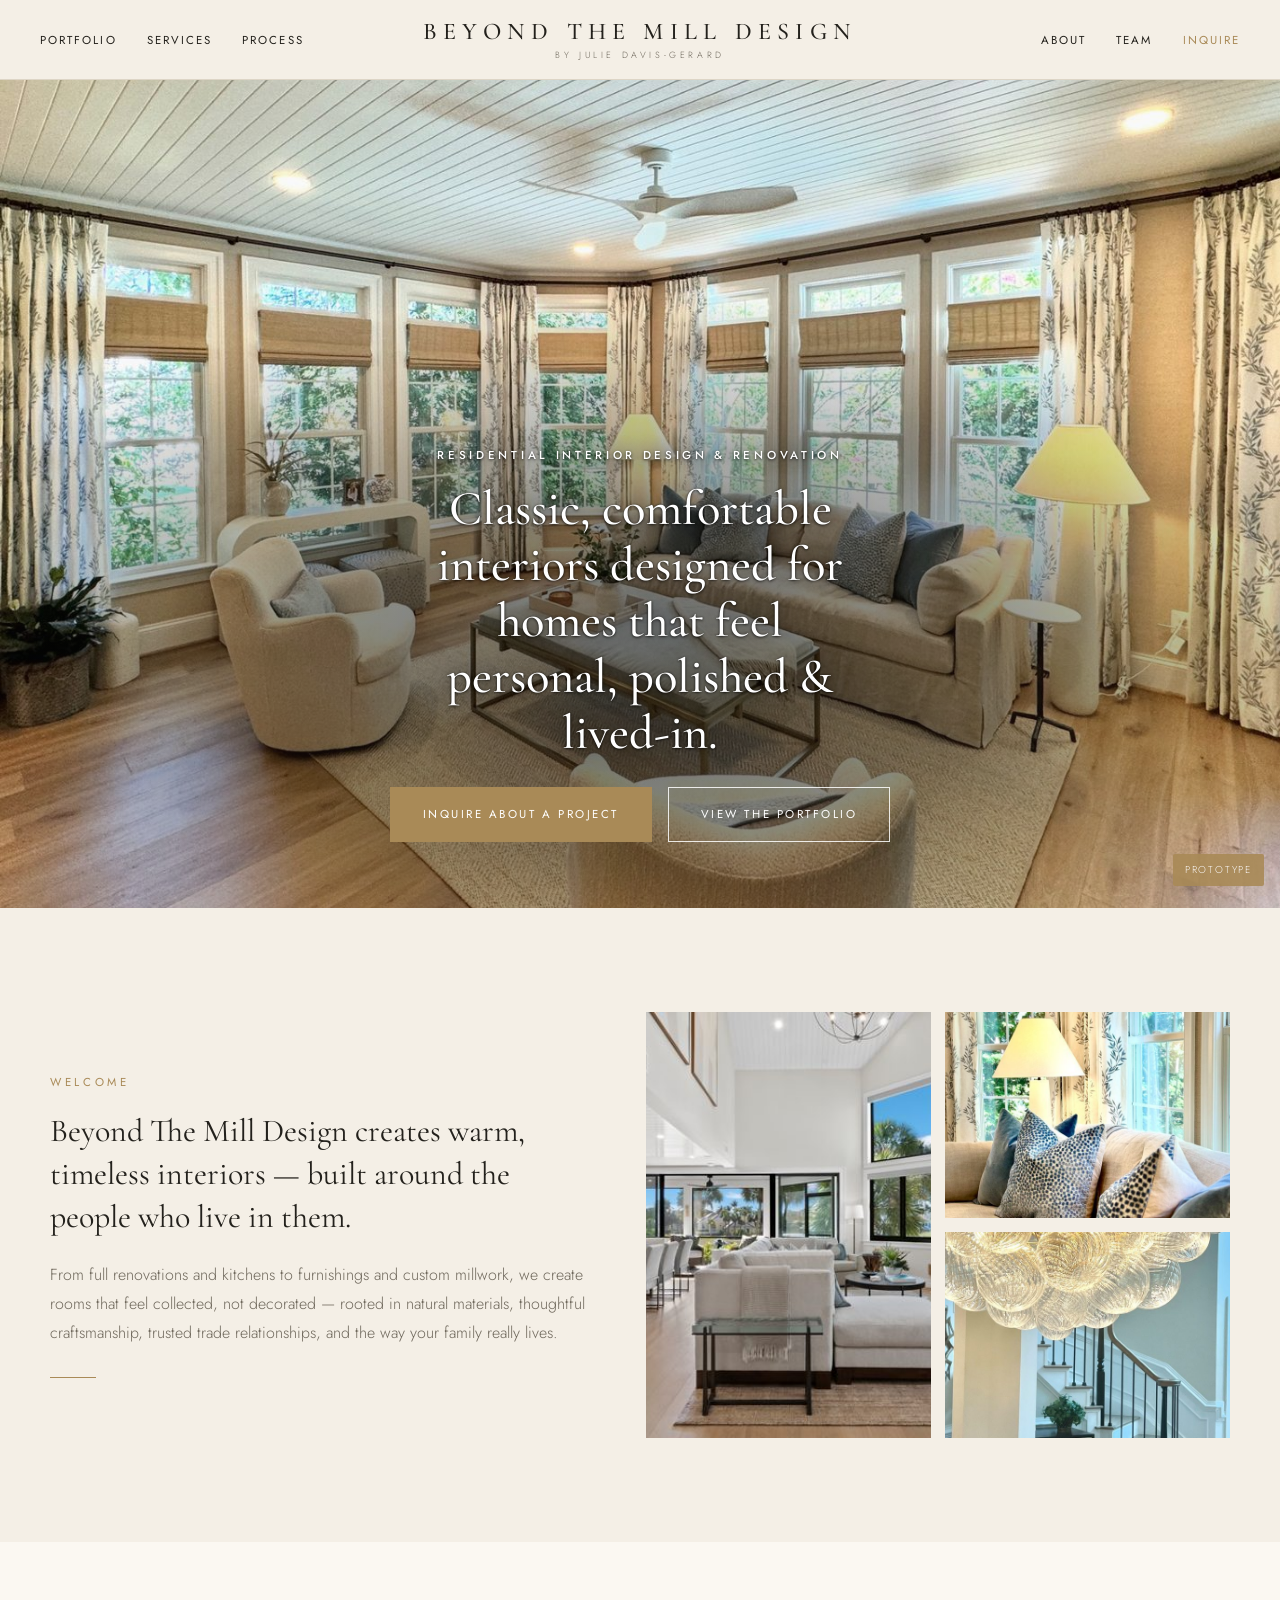
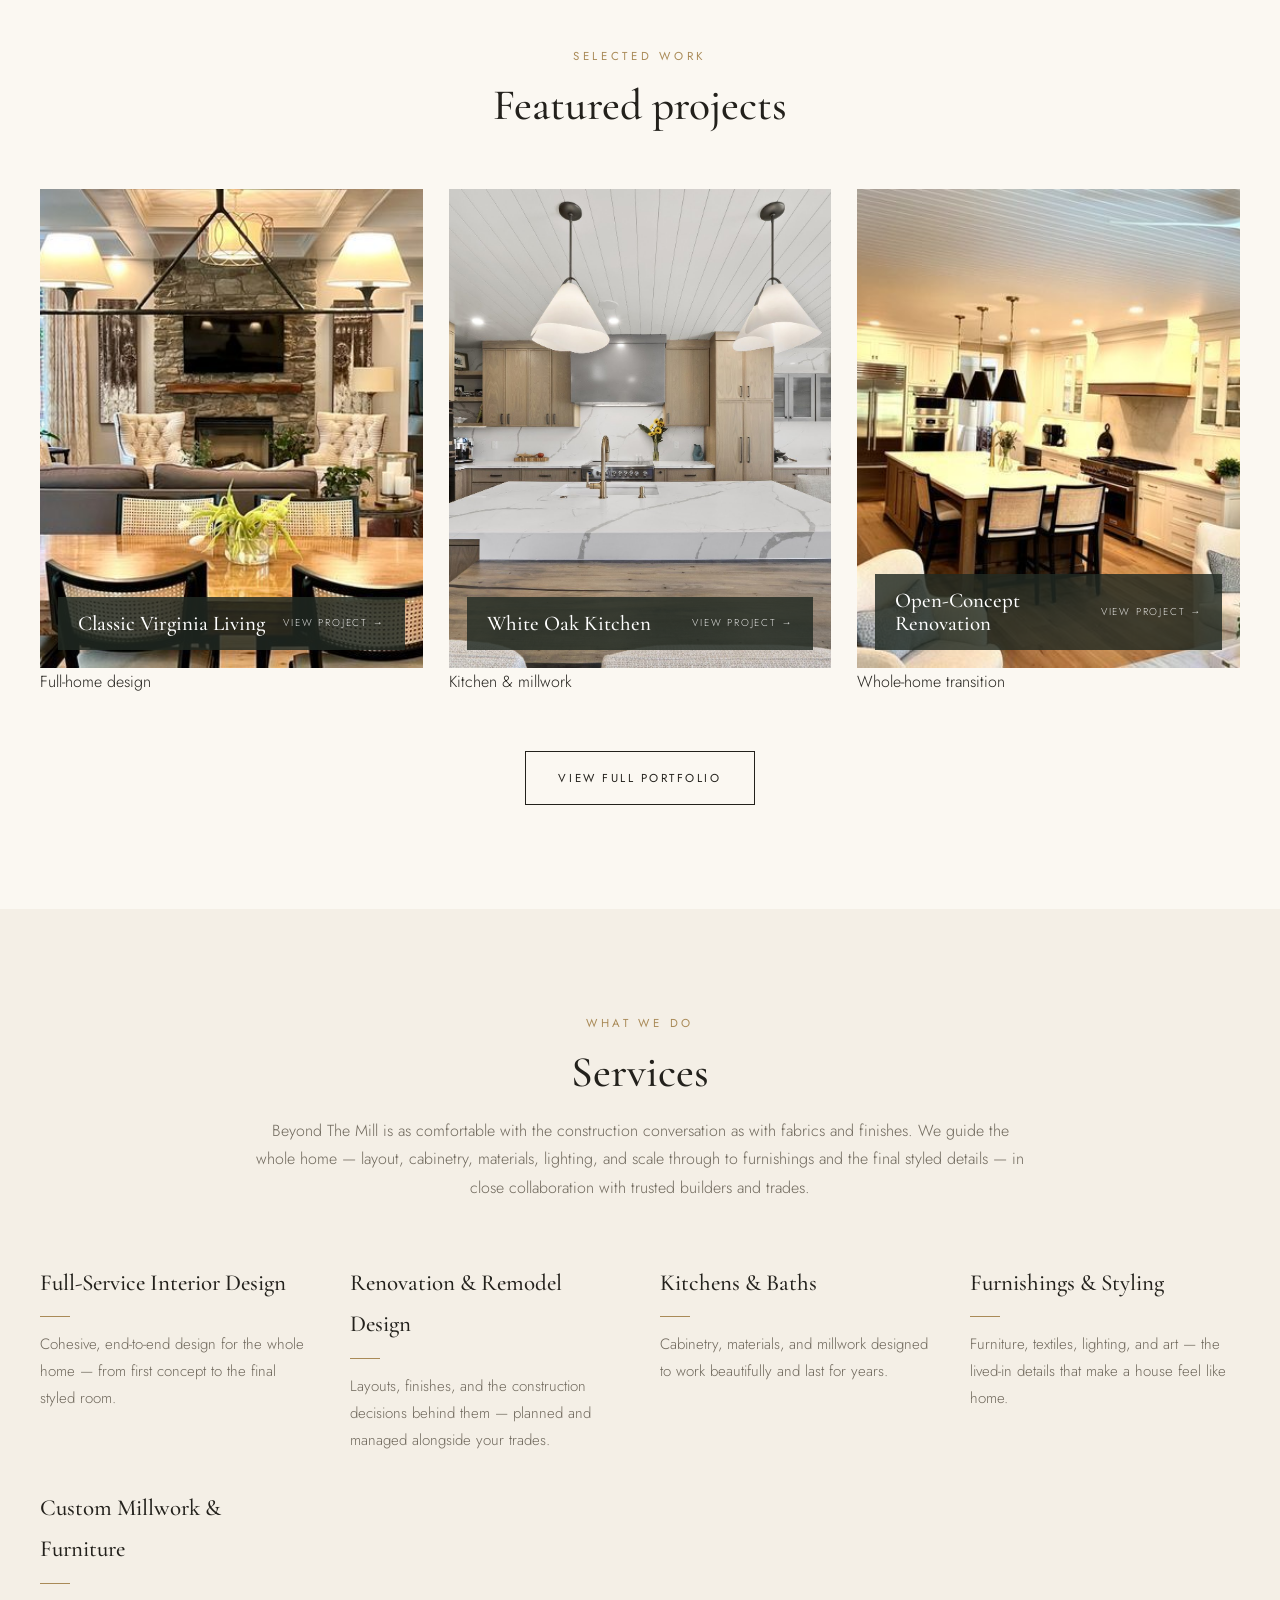
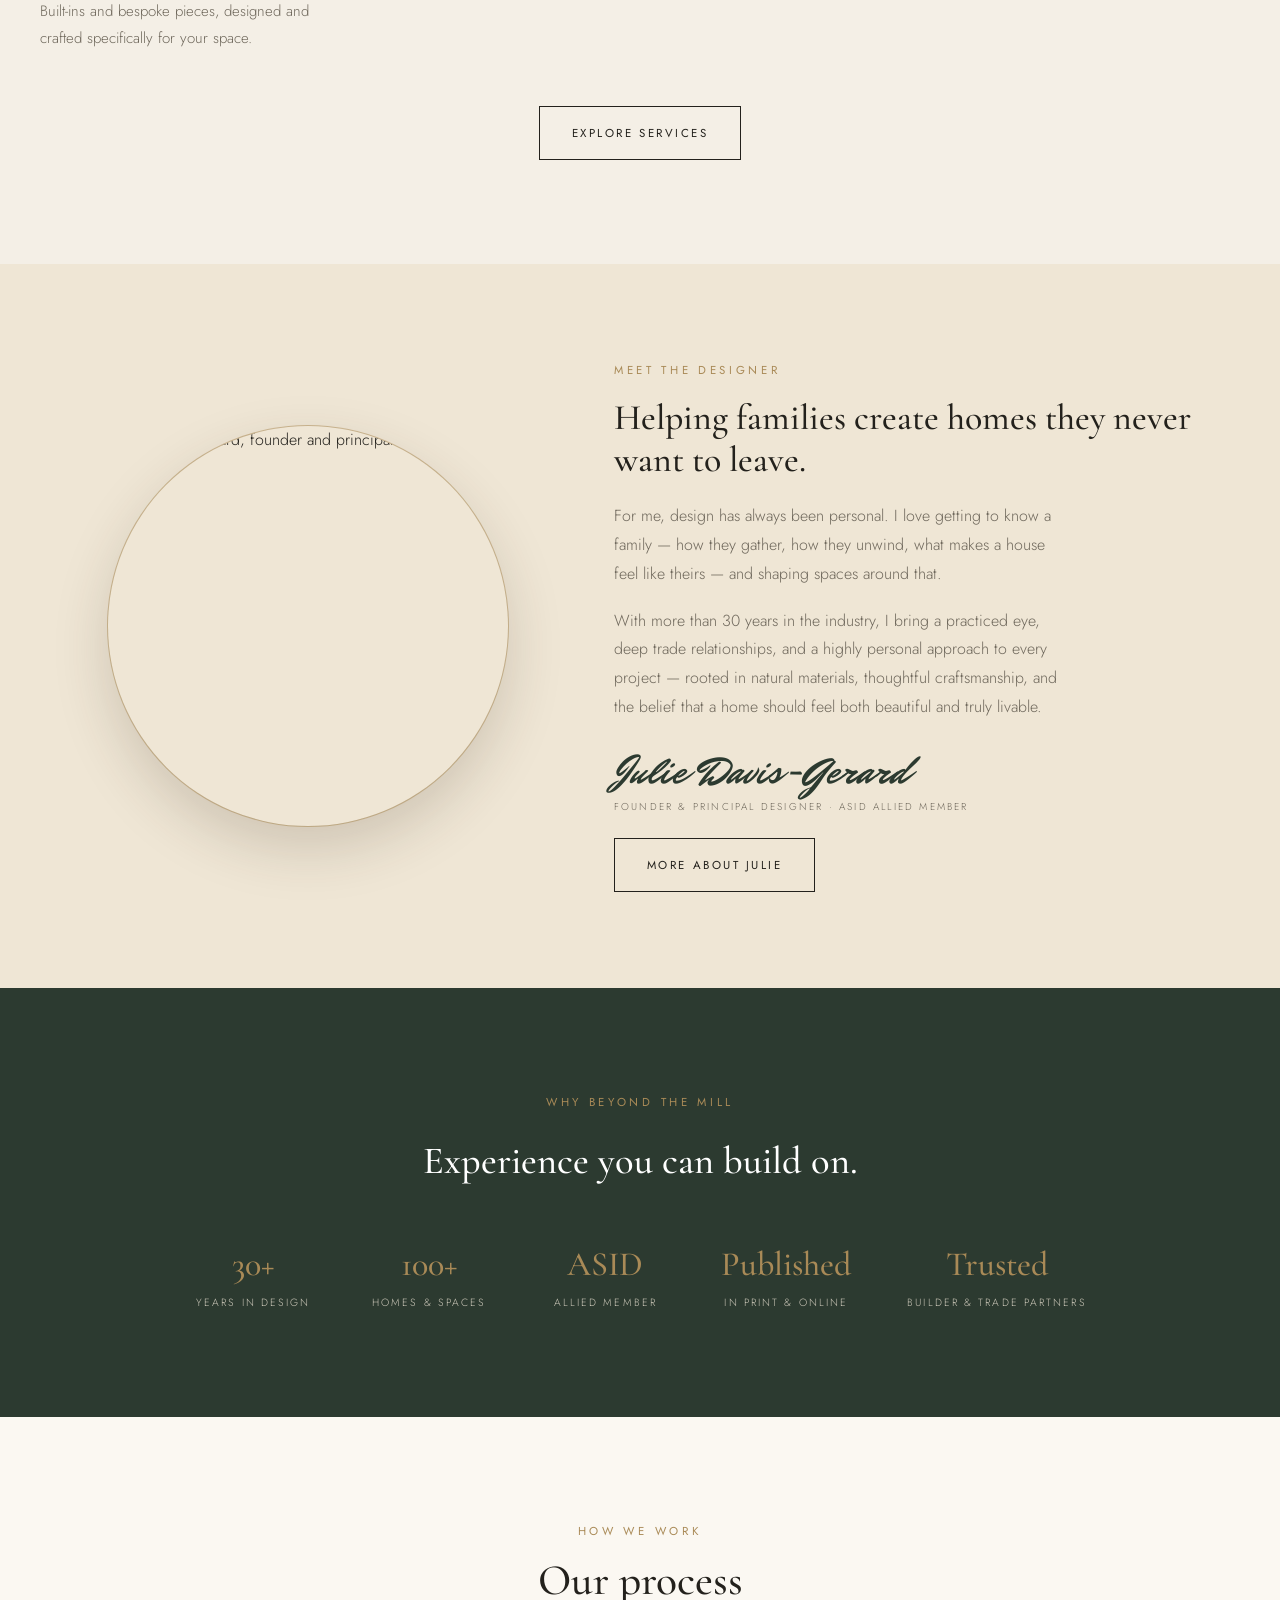
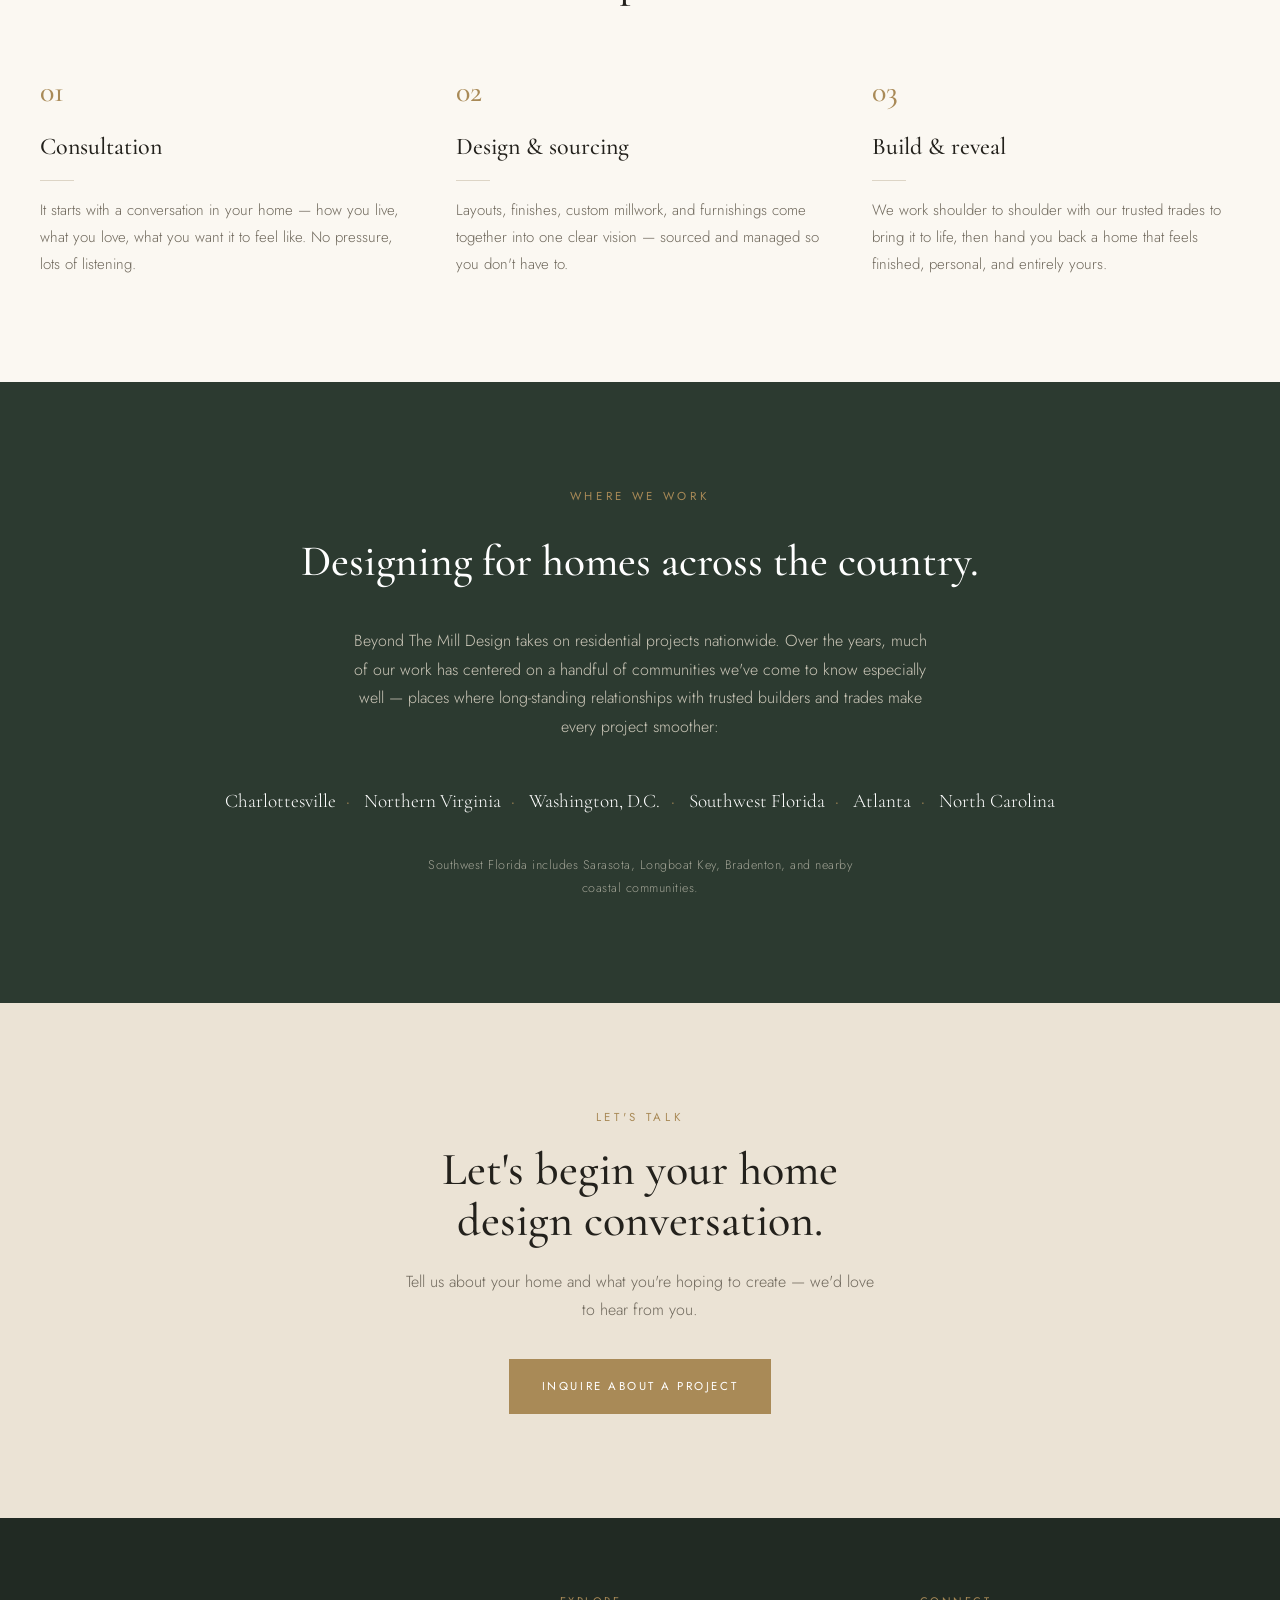
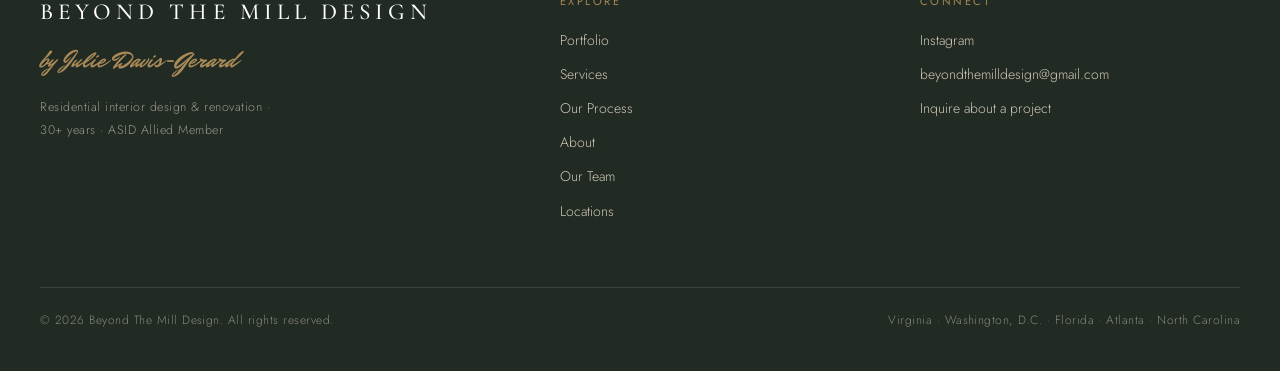
==== index.html @ 99b42111 "Add Team page, 3 project pages; captions below photos; brand + contact form per Julie's update doc C" ====
<!DOCTYPE html>
<html lang="en">
<head>
<meta charset="utf-8" />
<meta name="viewport" content="width=device-width, initial-scale=1" />
<title>Beyond The Mill Design — Residential Interior Design &amp; Renovation</title>
<link rel="preconnect" href="https://fonts.googleapis.com">
<link rel="preconnect" href="https://fonts.gstatic.com" crossorigin>
<link href="https://fonts.googleapis.com/css2?family=Cormorant+Garamond:ital,wght@0,400;0,500;0,600;1,400;1,500&family=Jost:wght@300;400;500&family=Mr+Dafoe&display=swap" rel="stylesheet">
<link rel="stylesheet" href="styles.css">
</head>
<body>

<header>
  <nav class="nav">
    <ul>
      <li><a href="portfolio.html">Portfolio</a></li>
      <li><a href="services.html">Services</a></li>
      <li><a href="index.html#process">Process</a></li>
    </ul>
    <div class="brand"><a href="index.html">
      <div class="name">BEYOND THE MILL DESIGN</div>
      <div class="sub">by Julie Davis-Gerard</div>
    </a></div>
    <ul class="right">
      <li><a href="about.html">About</a></li>
      <li><a href="team.html">Team</a></li>
      <li><a class="inq" href="contact.html">Inquire</a></li>
    </ul>
  </nav>
</header>

<div class="hero">
  <img src="img/hero.jpg" alt="Sunroom living room with warm neutral furnishings and garden views">
  <div class="scrim"></div>
  <div class="inner">
    <div class="eyebrow">Residential Interior Design &amp; Renovation</div>
    <h1 class="serif">Classic, comfortable interiors designed for homes that feel personal, polished &amp; lived-in.</h1>
    <div class="ctas">
      <a class="btn fill dark" href="contact.html">Inquire About a Project</a>
      <a class="btn light" href="portfolio.html">View the Portfolio</a>
    </div>
  </div>
</div>

<section class="intro">
  <div class="split">
    <div class="lead">
      <div class="eyebrow">Welcome</div>
      <p class="statement serif">Beyond The Mill Design creates warm, timeless interiors — built around the people who live in them.</p>
      <p class="body">From full renovations and kitchens to furnishings and custom millwork, we create rooms that feel collected, not decorated — rooted in natural materials, thoughtful craftsmanship, trusted trade relationships, and the way your family really lives.</p>
      <div class="rule"></div>
    </div>
    <div class="collage">
      <div class="tall"><img src="img/welcome-1.jpg" alt="Open-concept kitchen, living, and fireplace"></div>
      <img src="img/welcome-2.jpg" alt="Layered pillows and drapery detail">
      <img src="img/welcome-3.jpg" alt="Custom glass chandelier over a classic staircase">
    </div>
  </div>
</section>

<section class="featured" id="work">
  <div class="wrap">
    <div class="sec-head">
      <div class="eyebrow">Selected work</div>
      <h2 class="serif">Featured projects</h2>
    </div>
    <div class="grid3">
      <div>
        <div class="card">
          <div class="ph"><img src="img/feat-1.jpg" alt="Classic Virginia living and dining room with stone fireplace"></div>
          <div class="label"><span class="nm serif">Classic Virginia Living</span><span class="vp">View project →</span></div>
        </div>
        <div class="place">Full-home design</div>
      </div>
      <div>
        <div class="card">
          <div class="ph"><img src="img/florida/kitchen-oak.jpg" alt="White oak kitchen with marble waterfall island"></div>
          <div class="label"><span class="nm serif">White Oak Kitchen</span><span class="vp">View project →</span></div>
        </div>
        <div class="place">Kitchen &amp; millwork</div>
      </div>
      <div>
        <div class="card">
          <div class="ph"><img src="img/feat-3.jpg" alt="Open-concept kitchen and living renovation"></div>
          <div class="label"><span class="nm serif">Open-Concept Renovation</span><span class="vp">View project →</span></div>
        </div>
        <div class="place">Whole-home transition</div>
      </div>
    </div>
    <div class="center" style="margin-top:54px"><a class="btn" href="portfolio.html">View full portfolio</a></div>
  </div>
</section>

<section class="services" id="services">
  <div class="wrap">
    <div class="sec-head">
      <div class="eyebrow">What we do</div>
      <h2 class="serif">Services</h2>
      <p>Beyond The Mill is as comfortable with the construction conversation as with fabrics and finishes. We guide the whole home — layout, cabinetry, materials, lighting, and scale through to furnishings and the final styled details — in close collaboration with trusted builders and trades.</p>
    </div>
    <div class="svc-grid">
      <div class="svc">
        <h3 class="serif">Full-Service Interior Design</h3>
        <div class="ln"></div>
        <p>Cohesive, end-to-end design for the whole home — from first concept to the final styled room.</p>
      </div>
      <div class="svc">
        <h3 class="serif">Renovation &amp; Remodel Design</h3>
        <div class="ln"></div>
        <p>Layouts, finishes, and the construction decisions behind them — planned and managed alongside your trades.</p>
      </div>
      <div class="svc">
        <h3 class="serif">Kitchens &amp; Baths</h3>
        <div class="ln"></div>
        <p>Cabinetry, materials, and millwork designed to work beautifully and last for years.</p>
      </div>
      <div class="svc">
        <h3 class="serif">Furnishings &amp; Styling</h3>
        <div class="ln"></div>
        <p>Furniture, textiles, lighting, and art — the lived-in details that make a house feel like home.</p>
      </div>
      <div class="svc">
        <h3 class="serif">Custom Millwork &amp; Furniture</h3>
        <div class="ln"></div>
        <p>Built-ins and bespoke pieces, designed and crafted specifically for your space.</p>
      </div>
    </div>
    <div class="center" style="margin-top:54px"><a class="btn" href="services.html">Explore services</a></div>
  </div>
</section>

<section class="meet" id="about">
  <div class="row">
    <div class="media">
      <div class="portrait"><img src="https://static.wixstatic.com/media/a0bb2b_3e01b8cb6d084d5195e353aed743e5ec~mv2.jpg/v1/fill/w_700,h_700,al_c,q_90,enc_avif,quality_auto/julie.jpg" alt="Julie Davis-Gerard, founder and principal designer"></div>
    </div>
    <div class="txt">
      <div class="eyebrow">Meet the designer</div>
      <h2 class="serif">Helping families create homes they never want to leave.</h2>
      <p>For me, design has always been personal. I love getting to know a family — how they gather, how they unwind, what makes a house feel like theirs — and shaping spaces around that.</p>
      <p>With more than 30 years in the industry, I bring a practiced eye, deep trade relationships, and a highly personal approach to every project — rooted in natural materials, thoughtful craftsmanship, and the belief that a home should feel both beautiful and truly livable.</p>
      <div class="sig">Julie Davis-Gerard<small>Founder &amp; Principal Designer · ASID Allied Member</small></div>
      <div style="margin-top:26px"><a class="btn" href="about.html">More about Julie</a></div>
    </div>
  </div>
</section>

<section class="cred">
  <div class="wrap">
    <div class="eyebrow">Why Beyond The Mill</div>
    <h2 class="serif">Experience you can build on.</h2>
    <div class="stats">
      <div class="stat"><div class="n serif">30+</div><div class="l">Years in design</div></div>
      <div class="stat"><div class="n serif">100+</div><div class="l">Homes &amp; spaces</div></div>
      <div class="stat"><div class="n serif">ASID</div><div class="l">Allied member</div></div>
      <div class="stat"><div class="n serif">Published</div><div class="l">In print &amp; online</div></div>
      <div class="stat"><div class="n serif">Trusted</div><div class="l">Builder &amp; trade partners</div></div>
    </div>
  </div>
</section>

<section class="process" id="process">
  <div class="wrap">
    <div class="sec-head">
      <div class="eyebrow">How we work</div>
      <h2 class="serif">Our process</h2>
    </div>
    <div class="steps">
      <div class="step">
        <div class="no serif">01</div>
        <h3 class="serif">Consultation</h3>
        <div class="ln"></div>
        <p>It starts with a conversation in your home — how you live, what you love, what you want it to feel like. No pressure, lots of listening.</p>
      </div>
      <div class="step">
        <div class="no serif">02</div>
        <h3 class="serif">Design &amp; sourcing</h3>
        <div class="ln"></div>
        <p>Layouts, finishes, custom millwork, and furnishings come together into one clear vision — sourced and managed so you don't have to.</p>
      </div>
      <div class="step">
        <div class="no serif">03</div>
        <h3 class="serif">Build &amp; reveal</h3>
        <div class="ln"></div>
        <p>We work shoulder to shoulder with our trusted trades to bring it to life, then hand you back a home that feels finished, personal, and entirely yours.</p>
      </div>
    </div>
  </div>
</section>

<section class="where" id="locations">
  <div class="wrap">
    <div class="eyebrow">Where we work</div>
    <h2 class="serif">Designing for homes across the country.</h2>
    <p>Beyond The Mill Design takes on residential projects nationwide. Over the years, much of our work has centered on a handful of communities we've come to know especially well — places where long-standing relationships with trusted builders and trades make every project smoother:</p>
    <div class="regions">
      <span>Charlottesville</span>
      <span>Northern Virginia</span>
      <span>Washington, D.C.</span>
      <span>Southwest Florida</span>
      <span>Atlanta</span>
      <span>North Carolina</span>
    </div>
    <p class="fine">Southwest Florida includes Sarasota, Longboat Key, Bradenton, and nearby coastal communities.</p>
  </div>
</section>

<section class="cta" id="inquire">
  <div class="wrap">
    <div class="eyebrow">Let's talk</div>
    <h2 class="serif">Let's begin your home design conversation.</h2>
    <p>Tell us about your home and what you're hoping to create — we'd love to hear from you.</p>
    <a class="btn fill" href="contact.html">Inquire About a Project</a>
  </div>
</section>

<footer>
  <div class="fgrid">
    <div>
      <div class="name">BEYOND THE MILL DESIGN</div>
      <div class="by">by Julie Davis-Gerard</div>
      <div class="tag">Residential interior design &amp; renovation · 30+ years · ASID Allied Member</div>
    </div>
    <div>
      <h4>Explore</h4>
      <a href="portfolio.html">Portfolio</a>
      <a href="services.html">Services</a>
      <a href="index.html#process">Our Process</a>
      <a href="about.html">About</a>
      <a href="team.html">Our Team</a>
      <a href="index.html#locations">Locations</a>
    </div>
    <div>
      <h4>Connect</h4>
      <a href="#">Instagram</a>
      <a href="mailto:beyondthemilldesign@gmail.com">beyondthemilldesign@gmail.com</a>
      <a href="contact.html">Inquire about a project</a>
    </div>
  </div>
  <div class="fbar">
    <span>© 2026 Beyond The Mill Design. All rights reserved.</span>
    <span>Virginia · Washington, D.C. · Florida · Atlanta · North Carolina</span>
  </div>
</footer>

<div class="badge">Prototype</div>

</body>
</html>
---- styles.css ----
:root{
  --cream:#F4EFE6; --cream2:#EBE3D5; --paper:#FBF8F2;
  --ink:#23211C; --muted:#6F685C; --line:#DDD5C6;
  --ever:#2C3A30; --ever-deep:#212A23; --brass:#A98A57;
}
*{box-sizing:border-box;margin:0;padding:0}
html{scroll-behavior:smooth}
body{background:var(--cream);color:var(--ink);font-family:'Jost',sans-serif;font-weight:300;line-height:1.8;-webkit-font-smoothing:antialiased}
img{display:block;width:100%;height:100%;object-fit:cover}
.serif{font-family:'Cormorant Garamond',Georgia,serif}
.eyebrow{font-family:'Jost',sans-serif;font-weight:400;text-transform:uppercase;letter-spacing:.32em;font-size:11.5px;color:var(--brass)}
.btn{display:inline-block;font-family:'Jost',sans-serif;font-weight:400;text-transform:uppercase;letter-spacing:.22em;font-size:11.5px;padding:16px 32px;border:1px solid var(--ink);color:var(--ink);text-decoration:none;background:transparent;transition:.35s;cursor:pointer}
.btn:hover{background:var(--ink);color:var(--cream)}
.btn.light{border-color:rgba(255,255,255,.85);color:#fff}
.btn.light:hover{background:#fff;color:var(--ink)}
.btn.fill{background:var(--brass);border-color:var(--brass);color:#fff}
.btn.fill:hover{background:transparent;color:#fff;border-color:#fff}
.btn.fill.dark:hover{color:var(--ever);background:#fff;border-color:#fff}
.btn.solid{background:var(--ever);border-color:var(--ever);color:#fff}
.btn.solid:hover{background:transparent;color:var(--ever)}

/* HEADER */
header{position:sticky;top:0;z-index:50;background:rgba(244,239,230,.97);border-bottom:1px solid var(--line)}
.nav{display:grid;grid-template-columns:1fr auto 1fr;align-items:center;max-width:1320px;margin:0 auto;padding:20px 40px}
.nav ul{list-style:none;display:flex;gap:30px}
.nav a{font-family:'Jost',sans-serif;font-weight:400;text-transform:uppercase;letter-spacing:.18em;font-size:11.5px;color:var(--ink);text-decoration:none;padding-bottom:3px;border-bottom:1px solid transparent;transition:.3s}
.nav a:hover{border-color:var(--brass);color:var(--ever)}
.nav a.inq{color:var(--brass)}
.nav a.active{border-color:var(--brass)}
.nav .right{justify-content:flex-end}
.brand{text-align:center;line-height:1}
.brand a{text-decoration:none;color:inherit}
.brand .name{font-family:'Cormorant Garamond',serif;font-weight:500;font-size:24px;letter-spacing:.26em;color:var(--ink);white-space:nowrap}
.brand .sub{font-family:'Jost',sans-serif;font-weight:300;text-transform:uppercase;letter-spacing:.4em;font-size:9px;color:var(--muted);margin-top:6px}

/* HOME HERO */
.hero{position:relative;height:92vh;min-height:620px}
.hero img{position:absolute;inset:0}
.hero .scrim{position:absolute;inset:0;background:radial-gradient(ellipse 82% 60% at 50% 74%,rgba(13,15,11,.6) 0%,rgba(13,15,11,.46) 34%,rgba(13,15,11,.2) 60%,rgba(13,15,11,0) 80%)}
.hero .inner{position:absolute;left:0;right:0;bottom:8%;text-align:center;color:#fff;padding:0 24px}
.hero .eyebrow{color:#fff;font-weight:500;text-shadow:0 1px 3px rgba(0,0,0,.75),0 0 16px rgba(0,0,0,.75)}
.hero h1{font-family:'Cormorant Garamond',serif;font-weight:500;font-size:clamp(30px,3.8vw,50px);line-height:1.15;margin:16px auto 26px;max-width:19ch;text-shadow:0 0 2px rgba(0,0,0,.55),0 1px 3px rgba(0,0,0,.6),0 0 24px rgba(0,0,0,.6)}
.hero .ctas{display:flex;gap:16px;justify-content:center;flex-wrap:wrap}

/* PAGE BANNER (interior pages) */
.banner{position:relative;height:46vh;min-height:340px}
.banner img{position:absolute;inset:0}
.banner .scrim{position:absolute;inset:0;background:radial-gradient(ellipse 85% 75% at 50% 60%,rgba(13,15,11,.62) 0%,rgba(13,15,11,.45) 40%,rgba(13,15,11,.18) 70%,rgba(13,15,11,0) 90%)}
.banner .inner{position:absolute;inset:0;display:flex;flex-direction:column;align-items:center;justify-content:center;text-align:center;color:#fff;padding:0 24px}
.banner .eyebrow{color:#fff;font-weight:500;text-shadow:0 1px 3px rgba(0,0,0,.75),0 0 16px rgba(0,0,0,.7)}
.banner h1{font-family:'Cormorant Garamond',serif;font-weight:500;font-size:clamp(32px,4vw,54px);line-height:1.1;margin-top:14px;text-shadow:0 1px 3px rgba(0,0,0,.55),0 0 24px rgba(0,0,0,.55)}

/* SECTION SHELL */
section{padding:104px 40px}
.wrap{max-width:1240px;margin:0 auto}
.narrow{max-width:820px;margin:0 auto}
.center{text-align:center}
.sec-head{text-align:center;max-width:780px;margin:0 auto 60px}
.sec-head h2{font-family:'Cormorant Garamond',serif;font-weight:500;font-size:clamp(30px,3.4vw,46px);line-height:1.12;margin-top:14px}
.sec-head p{color:var(--muted);font-size:16px;margin-top:20px}

/* INTRO (home) */
.intro{background:var(--cream)}
.intro .split{display:grid;grid-template-columns:minmax(0,1fr) minmax(0,1.08fr);gap:56px;align-items:center;max-width:1180px;margin:0 auto}
.intro .lead{text-align:left}
.intro .collage{display:grid;grid-template-columns:minmax(0,1fr) minmax(0,1fr);grid-template-rows:206px 206px;gap:14px}
.intro .collage .tall{grid-row:1 / span 2}
.intro .statement{font-family:'Cormorant Garamond',serif;font-weight:400;font-size:clamp(24px,2.5vw,35px);line-height:1.34;margin:18px 0 0}
.intro p.body{margin:22px 0 0;color:var(--muted);font-size:16px}
.rule{width:46px;height:1px;background:var(--brass);margin:30px 0 0}

/* PROJECT CARDS */
.featured{background:var(--paper)}
.grid3{display:grid;grid-template-columns:repeat(3,minmax(0,1fr));gap:26px}
.card{position:relative;overflow:hidden}
.card .ph{position:relative;aspect-ratio:4/5;overflow:hidden}
.card .ph img{transition:transform 1.1s ease}
.card:hover .ph img{transform:scale(1.05)}
.card .label{position:absolute;left:18px;right:18px;bottom:18px;background:rgba(33,42,35,.82);color:#fff;padding:15px 20px;display:flex;justify-content:space-between;align-items:center;gap:12px}
.card .label .nm{font-family:'Cormorant Garamond',serif;font-size:21px;font-weight:500;line-height:1.1}
.card .label .vp{font-family:'Jost',sans-serif;text-transform:uppercase;letter-spacing:.18em;font-size:10px;color:rgba(255,255,255,.85);white-space:nowrap}
.card .place{font-family:'Jost',sans-serif;text-transform:uppercase;letter-spacing:.22em;font-size:11px;color:var(--muted);margin-top:16px;text-align:center}

/* SERVICES */
.services{background:var(--cream)}
.svc-grid{display:grid;grid-template-columns:repeat(auto-fit,minmax(240px,1fr));gap:34px 40px;margin-top:8px}
.svc h3{font-family:'Cormorant Garamond',serif;font-weight:500;font-size:23px;margin-bottom:4px}
.svc .ln{width:30px;height:1px;background:var(--brass);margin:12px 0 14px}
.svc p{color:var(--muted);font-size:15px}
.svc-row{display:grid;grid-template-columns:minmax(0,1fr) minmax(0,1fr);gap:56px;align-items:center;margin-bottom:80px}
.svc-row:last-child{margin-bottom:0}
.svc-row.flip .media{order:2}
.svc-row .media{aspect-ratio:4/3;overflow:hidden}
.svc-row h3{font-family:'Cormorant Garamond',serif;font-weight:500;font-size:clamp(24px,2.4vw,32px);margin:14px 0 0}
.svc-row p{color:var(--muted);font-size:16px;margin-top:18px}
.svc-row ul{list-style:none;margin-top:20px}
.svc-row li{color:var(--muted);font-size:15px;padding-left:20px;position:relative;margin-bottom:8px}
.svc-row li::before{content:"";position:absolute;left:0;top:13px;width:9px;height:1px;background:var(--brass)}

/* CREDIBILITY */
.cred{background:var(--ever);color:#EFE7D7;text-align:center}
.cred .eyebrow{color:var(--brass)}
.cred h2{font-family:'Cormorant Garamond',serif;font-weight:500;font-size:clamp(28px,3vw,40px);color:#fff;margin:14px 0 0}
.stats{display:flex;flex-wrap:wrap;justify-content:center;gap:40px 56px;margin-top:52px}
.stat{min-width:120px}
.stat .n{font-family:'Cormorant Garamond',serif;font-weight:500;font-size:34px;color:var(--brass);line-height:1}
.stat .l{font-family:'Jost',sans-serif;text-transform:uppercase;letter-spacing:.2em;font-size:10.5px;color:rgba(239,231,215,.82);margin-top:12px}

/* MEET / ABOUT */
.meet{background:#EFE6D5;padding:96px 40px}
.meet .row{display:grid;grid-template-columns:0.9fr 1.1fr;align-items:center;gap:5%;max-width:1160px;margin:0 auto}
.meet .media{display:flex;justify-content:center}
.meet .portrait{width:min(400px,82%);aspect-ratio:1;border-radius:50%;overflow:hidden;box-shadow:0 0 0 1px rgba(169,138,87,.55),0 22px 55px rgba(60,45,25,.18)}
.meet .txt{display:flex;flex-direction:column;justify-content:center;padding:0}
.meet .txt h2{font-family:'Cormorant Garamond',serif;font-weight:500;font-size:clamp(28px,2.8vw,40px);line-height:1.16;margin:16px 0 22px}
.meet .txt p{color:var(--muted);font-size:16px;margin-bottom:18px;max-width:50ch}
.meet .sig{font-family:'Mr Dafoe',cursive;font-size:40px;color:var(--ever);margin-top:12px;line-height:1}
.meet .sig small{display:block;font-family:'Jost',sans-serif;font-style:normal;text-transform:uppercase;letter-spacing:.22em;font-size:10px;color:var(--muted);margin-top:10px}
.prose p{color:var(--muted);font-size:16px;margin-bottom:20px}
.prose p.lead-in{font-family:'Cormorant Garamond',serif;font-size:clamp(21px,2.1vw,28px);line-height:1.45;color:var(--ink)}

/* PROCESS */
.process{background:var(--paper)}
.steps{display:grid;grid-template-columns:repeat(3,minmax(0,1fr));gap:48px;margin-top:8px}
.step .no{font-family:'Cormorant Garamond',serif;font-size:30px;color:var(--brass);font-weight:500}
.step h3{font-family:'Cormorant Garamond',serif;font-weight:500;font-size:24px;margin:6px 0 12px}
.step .ln{width:34px;height:1px;background:var(--line);margin:0 0 16px}
.step p{color:var(--muted);font-size:15px}

/* LOCATIONS */
.where{background:var(--ever);color:#EFE7D7;text-align:center}
.where .eyebrow{color:var(--brass)}
.where h2{font-family:'Cormorant Garamond',serif;font-weight:500;font-size:clamp(30px,3.4vw,46px);margin:16px 0 26px;color:#fff}
.where p{max-width:64ch;margin:0 auto;color:rgba(239,231,215,.82);font-size:16px}
.regions{display:flex;flex-wrap:nowrap;justify-content:center;gap:0 clamp(18px,2.2vw,32px);margin:42px auto 36px;max-width:none}
.regions span{font-family:'Cormorant Garamond',serif;font-size:clamp(15px,1.5vw,21px);color:#fff;position:relative;white-space:nowrap}
.regions span:not(:last-child)::after{content:"·";position:absolute;right:calc(clamp(18px,2.2vw,32px) * -0.5);color:var(--brass)}
.where .fine{font-size:12.5px;letter-spacing:.04em;color:rgba(239,231,215,.6);margin:0 auto;text-transform:none}

/* CTA */
.cta{background:var(--cream2);text-align:center}
.cta h2{font-family:'Cormorant Garamond',serif;font-weight:500;font-size:clamp(30px,3.6vw,48px);line-height:1.1;max-width:18ch;margin:16px auto 0}
.cta p{color:var(--muted);font-size:16px;max-width:52ch;margin:22px auto 34px}

/* CONTACT FORM */
.contact-grid{display:grid;grid-template-columns:minmax(0,1.15fr) minmax(0,.85fr);gap:64px;align-items:start}
.field{margin-bottom:22px}
.field label{display:block;font-family:'Jost',sans-serif;text-transform:uppercase;letter-spacing:.2em;font-size:10.5px;color:var(--muted);margin-bottom:9px}
.field input,.field select,.field textarea{width:100%;font-family:'Jost',sans-serif;font-weight:300;font-size:15px;color:var(--ink);background:var(--paper);border:1px solid var(--line);padding:13px 15px;outline:none;transition:.25s}
.field input:focus,.field select:focus,.field textarea:focus{border-color:var(--brass);background:#fff}
.field textarea{min-height:140px;resize:vertical}
.field-row{display:grid;grid-template-columns:1fr 1fr;gap:20px}
.info-block{margin-bottom:32px}
.info-block h4{font-family:'Jost',sans-serif;font-weight:400;text-transform:uppercase;letter-spacing:.22em;font-size:11px;color:var(--brass);margin-bottom:10px}
.info-block p,.info-block a{color:var(--muted);font-size:15px;text-decoration:none;display:block}
.info-block a:hover{color:var(--ever)}
.form-note{font-size:12.5px;color:var(--muted);margin-top:14px}

/* FOOTER */
footer{background:var(--ever-deep);color:#CFC7B6;padding:74px 40px 40px}
.fgrid{max-width:1240px;margin:0 auto;display:grid;grid-template-columns:1.5fr 1fr 1fr;gap:40px;align-items:start}
footer .name{font-family:'Cormorant Garamond',serif;font-weight:500;font-size:23px;letter-spacing:.22em;color:#fff}
footer .by{font-family:'Mr Dafoe',cursive;font-size:24px;color:var(--brass);margin-top:6px}
footer .tag{font-size:12.5px;letter-spacing:.04em;color:rgba(207,199,182,.7);margin-top:14px;max-width:34ch}
footer h4{font-family:'Jost',sans-serif;font-weight:400;text-transform:uppercase;letter-spacing:.22em;font-size:11px;color:var(--brass);margin-bottom:16px}
footer a{display:block;color:#CFC7B6;text-decoration:none;font-size:14px;margin-bottom:9px;transition:.3s}
footer a:hover{color:#fff}
.fbar{max-width:1240px;margin:54px auto 0;padding-top:22px;border-top:1px solid rgba(255,255,255,.12);display:flex;justify-content:space-between;gap:16px;font-size:12px;color:rgba(207,199,182,.6);letter-spacing:.04em}
.badge{position:fixed;bottom:14px;right:16px;z-index:99;background:var(--brass);color:#fff;font-family:'Jost',sans-serif;font-size:10px;letter-spacing:.18em;text-transform:uppercase;padding:7px 12px;border-radius:2px;opacity:.9}

@media(max-width:900px){
  .contact-grid{grid-template-columns:1fr;gap:44px}
  .svc-row{grid-template-columns:1fr;gap:28px;margin-bottom:56px}
  .svc-row.flip .media{order:0}
}
@media(max-width:860px){
  .intro .split,.meet .row{grid-template-columns:1fr}
  .intro .collage{margin-top:32px}
  .grid3,.steps{grid-template-columns:1fr}
  .nav{grid-template-columns:auto 1fr;gap:14px}
  .nav ul:first-child{display:none}
  .field-row{grid-template-columns:1fr}
}

/* PROJECT GALLERY */
.gallery{display:grid;grid-template-columns:repeat(2,minmax(0,1fr));gap:20px}
.gallery figure{margin:0}
.gallery figure img{aspect-ratio:4/3}
.gallery .full{grid-column:1 / -1}
.gallery .full img{aspect-ratio:16/9}
.gallery figcaption{font-family:'Jost',sans-serif;text-transform:uppercase;letter-spacing:.2em;font-size:10.5px;color:var(--muted);margin-top:10px}
.proj-meta{display:flex;flex-wrap:wrap;gap:26px 60px;margin:0 auto 60px;padding:28px 0;border-top:1px solid var(--line);border-bottom:1px solid var(--line);max-width:900px}
.proj-meta h4{font-family:'Jost',sans-serif;font-weight:400;text-transform:uppercase;letter-spacing:.22em;font-size:10.5px;color:var(--brass);margin-bottom:7px}
.proj-meta p{font-size:15px;color:var(--ink)}
@media(max-width:760px){.gallery{grid-template-columns:1fr}}

/* PORTFOLIO CARDS — caption below image (no text over photos) */
.grid-proj{display:grid;grid-template-columns:repeat(auto-fit,minmax(300px,1fr));gap:46px 30px}
.pcard{display:block;text-decoration:none;color:inherit}
.pcard .ph{aspect-ratio:4/3;overflow:hidden}
.pcard .ph img{transition:transform 1.1s ease}
.pcard:hover .ph img{transform:scale(1.04)}
.pcard .nm{font-family:'Cormorant Garamond',serif;font-size:25px;font-weight:500;line-height:1.15;margin-top:20px}
.pcard .meta{font-family:'Jost',sans-serif;text-transform:uppercase;letter-spacing:.22em;font-size:10.5px;color:var(--brass);margin-top:9px}
.pcard .desc{color:var(--muted);font-size:14.5px;margin-top:12px}
.pcard .more{font-family:'Jost',sans-serif;text-transform:uppercase;letter-spacing:.2em;font-size:10.5px;color:var(--ever);margin-top:15px;display:inline-block;border-bottom:1px solid var(--brass);padding-bottom:3px}
.pcard:hover .more{color:var(--brass)}

/* TEAM */
.team-grid{display:grid;grid-template-columns:repeat(auto-fit,minmax(270px,1fr));gap:60px 44px}
.team-card{text-align:center}
.team-card .ph{width:min(230px,78%);aspect-ratio:1;border-radius:50%;overflow:hidden;margin:0 auto 24px;box-shadow:0 0 0 1px rgba(169,138,87,.5),0 18px 45px rgba(60,45,25,.15)}
.team-card h3{font-family:'Cormorant Garamond',serif;font-weight:500;font-size:26px}
.team-card .role{font-family:'Jost',sans-serif;text-transform:uppercase;letter-spacing:.22em;font-size:10.5px;color:var(--brass);margin-top:9px}
.team-card p{color:var(--muted);font-size:14.5px;margin-top:18px;text-align:left}
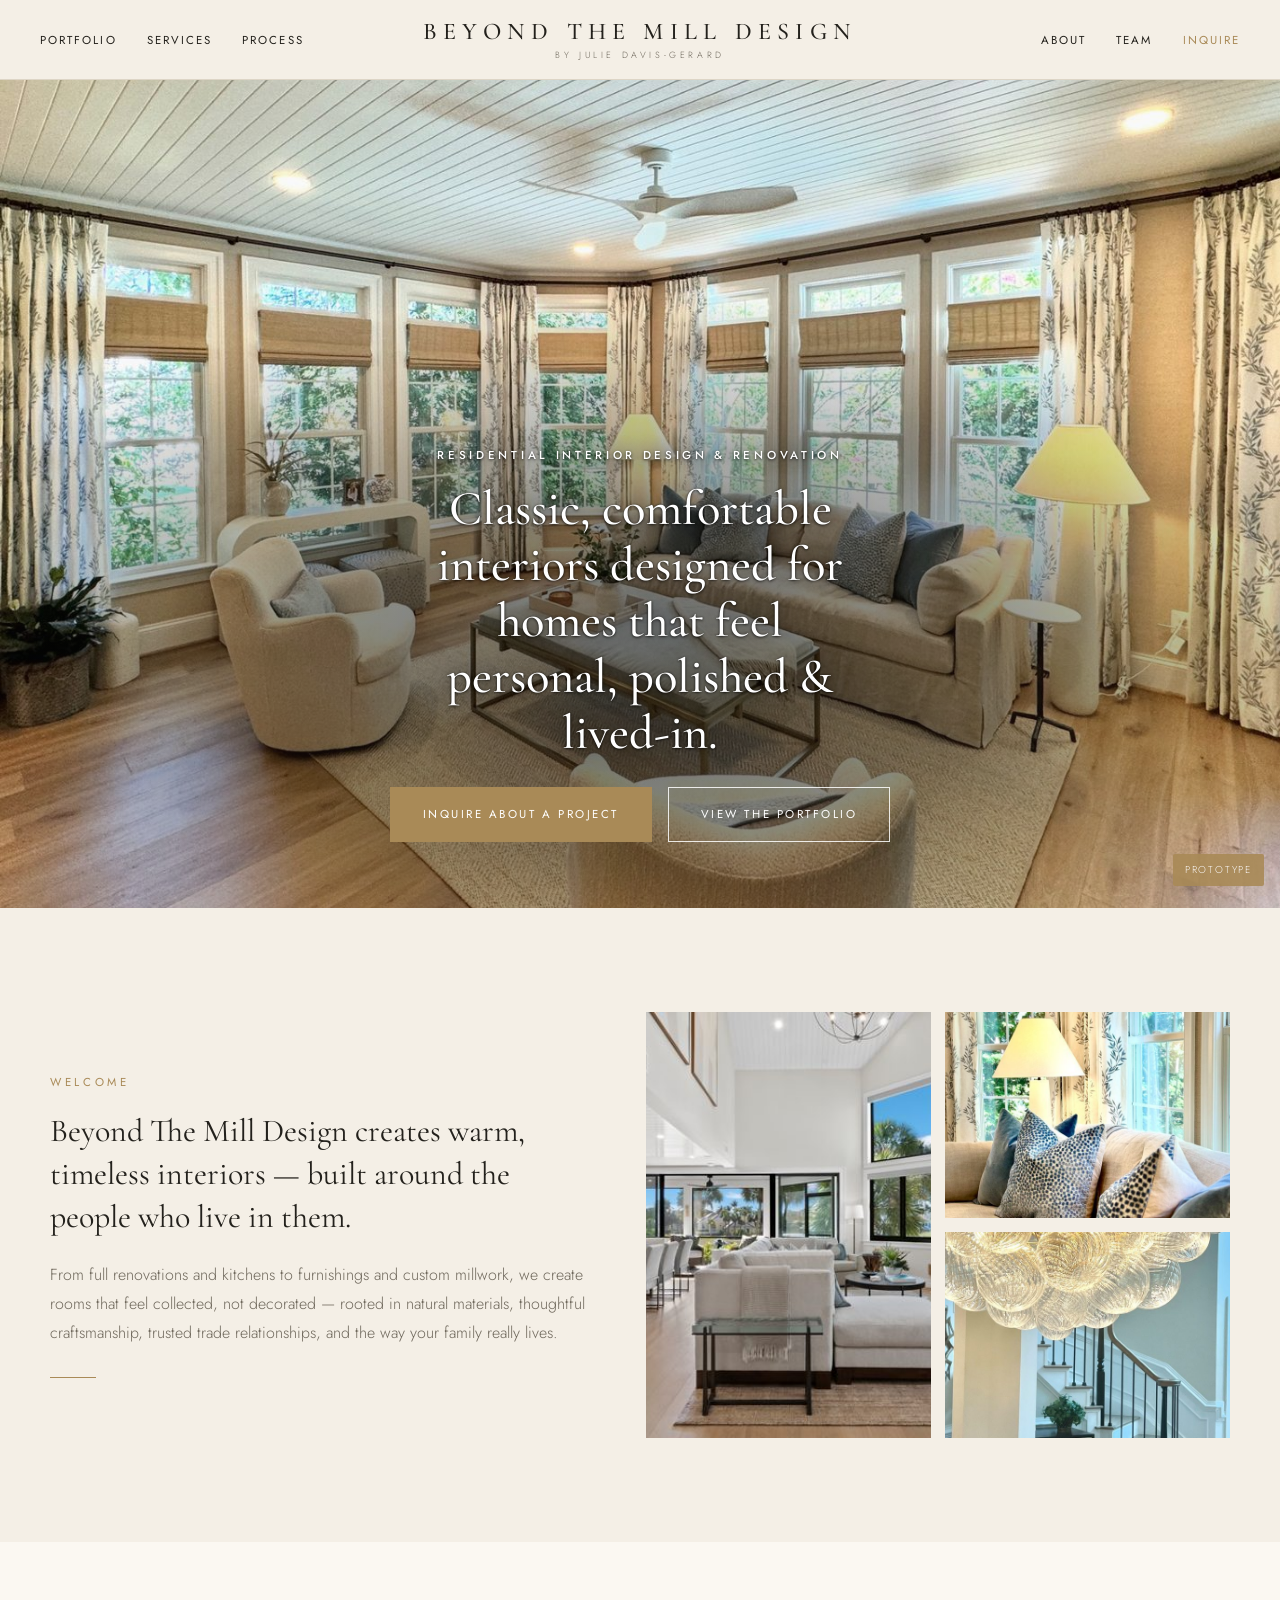
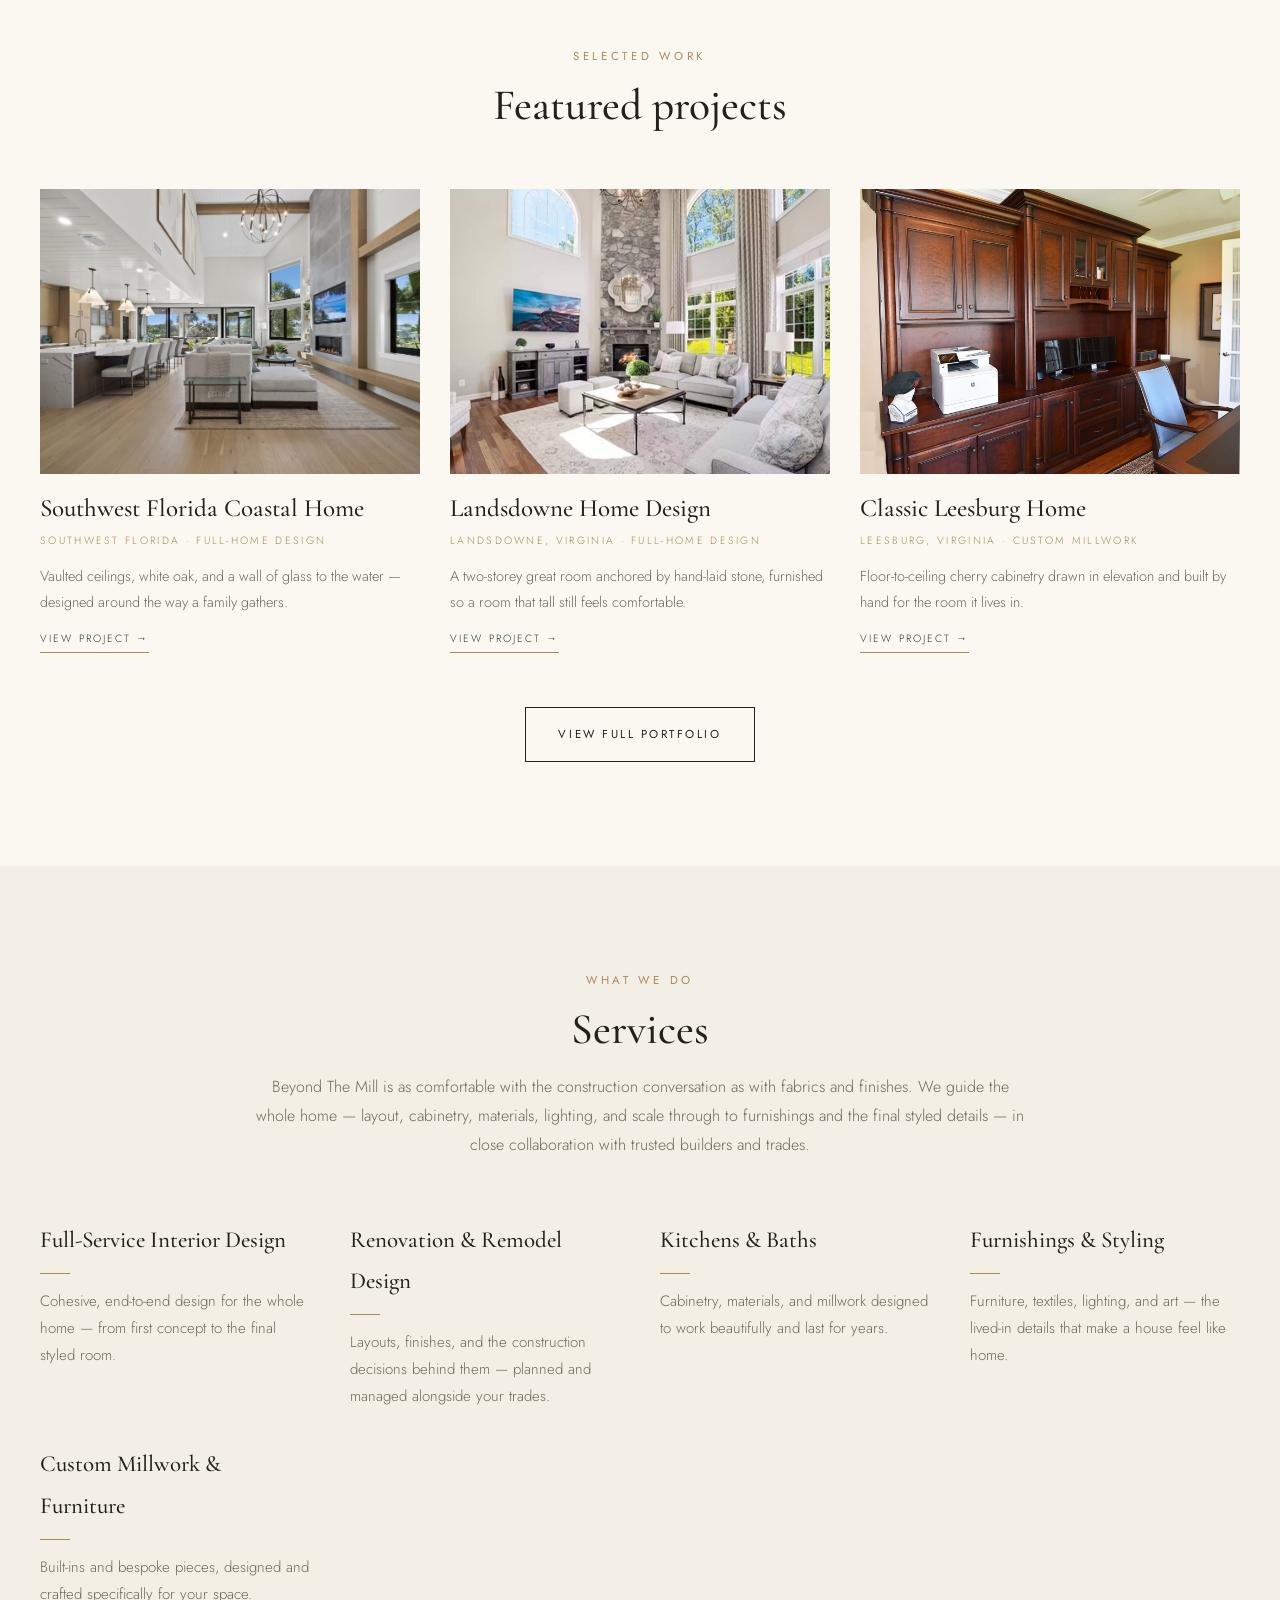
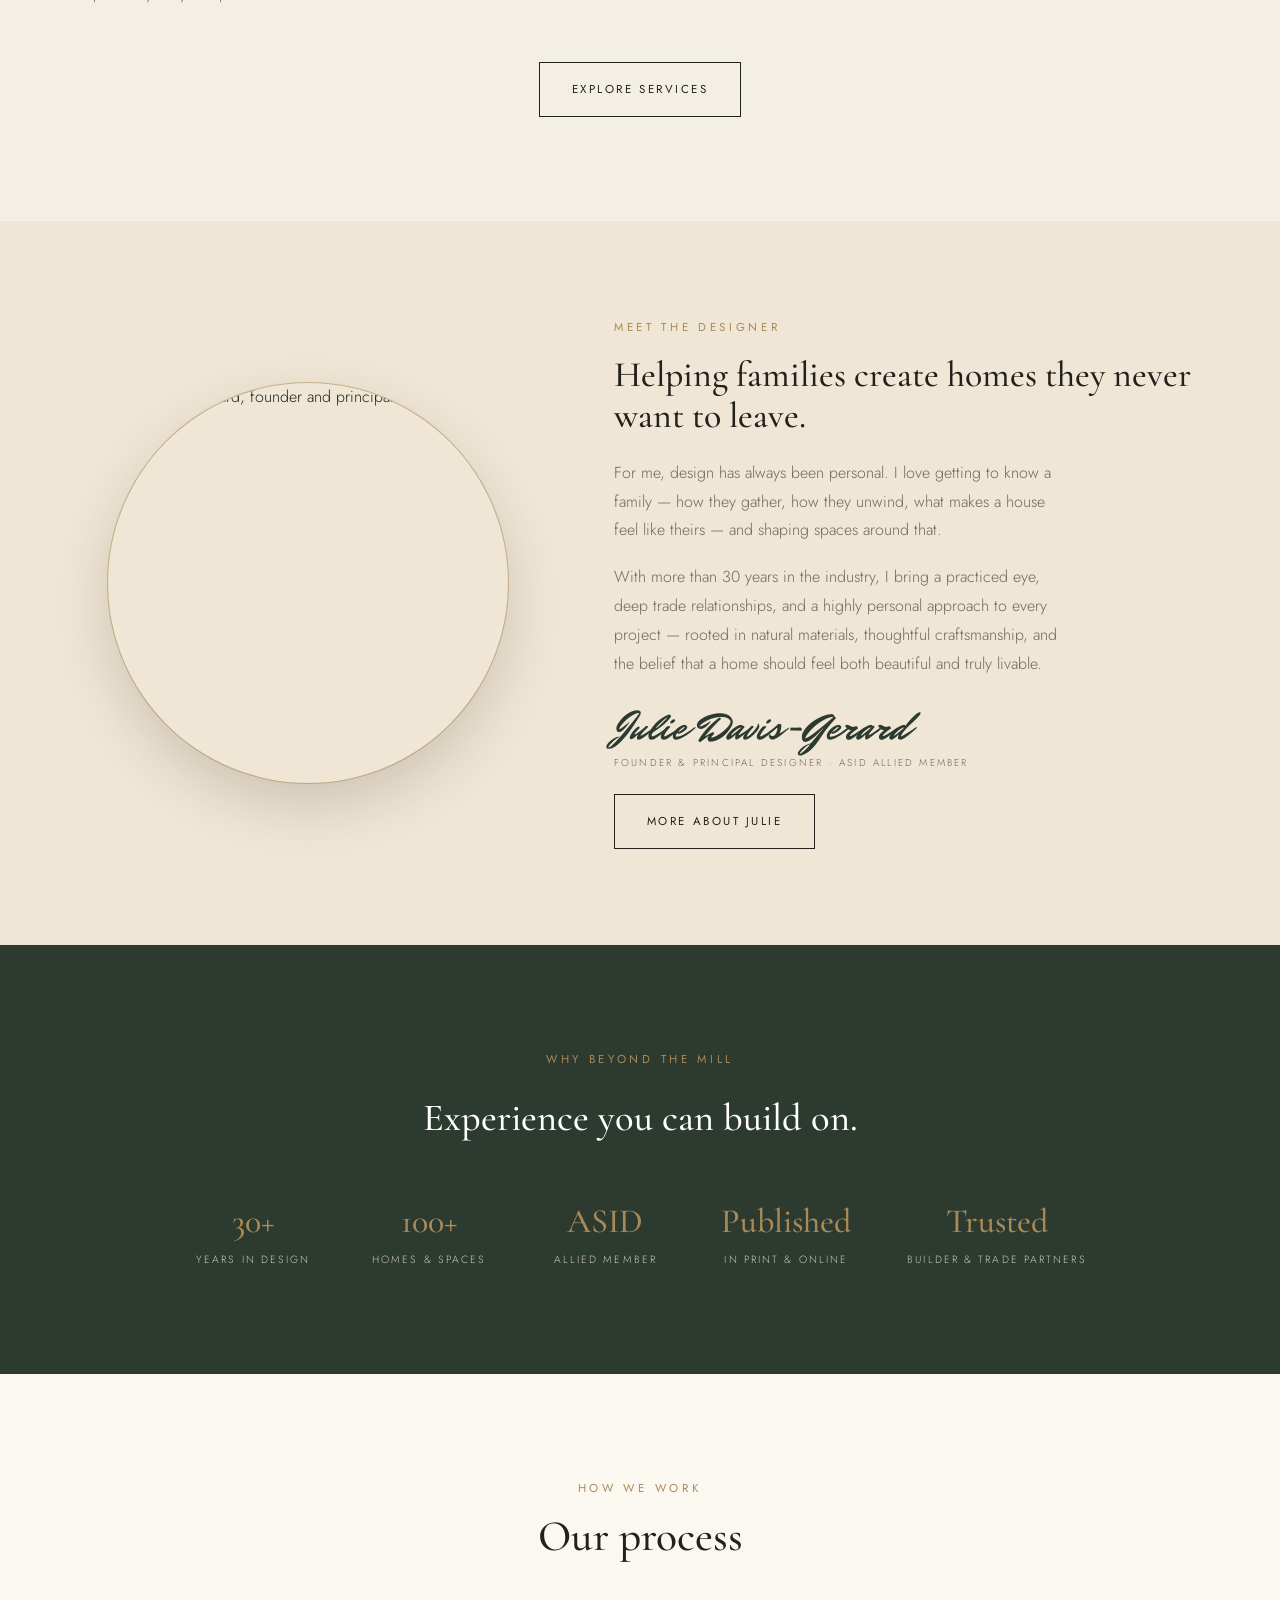
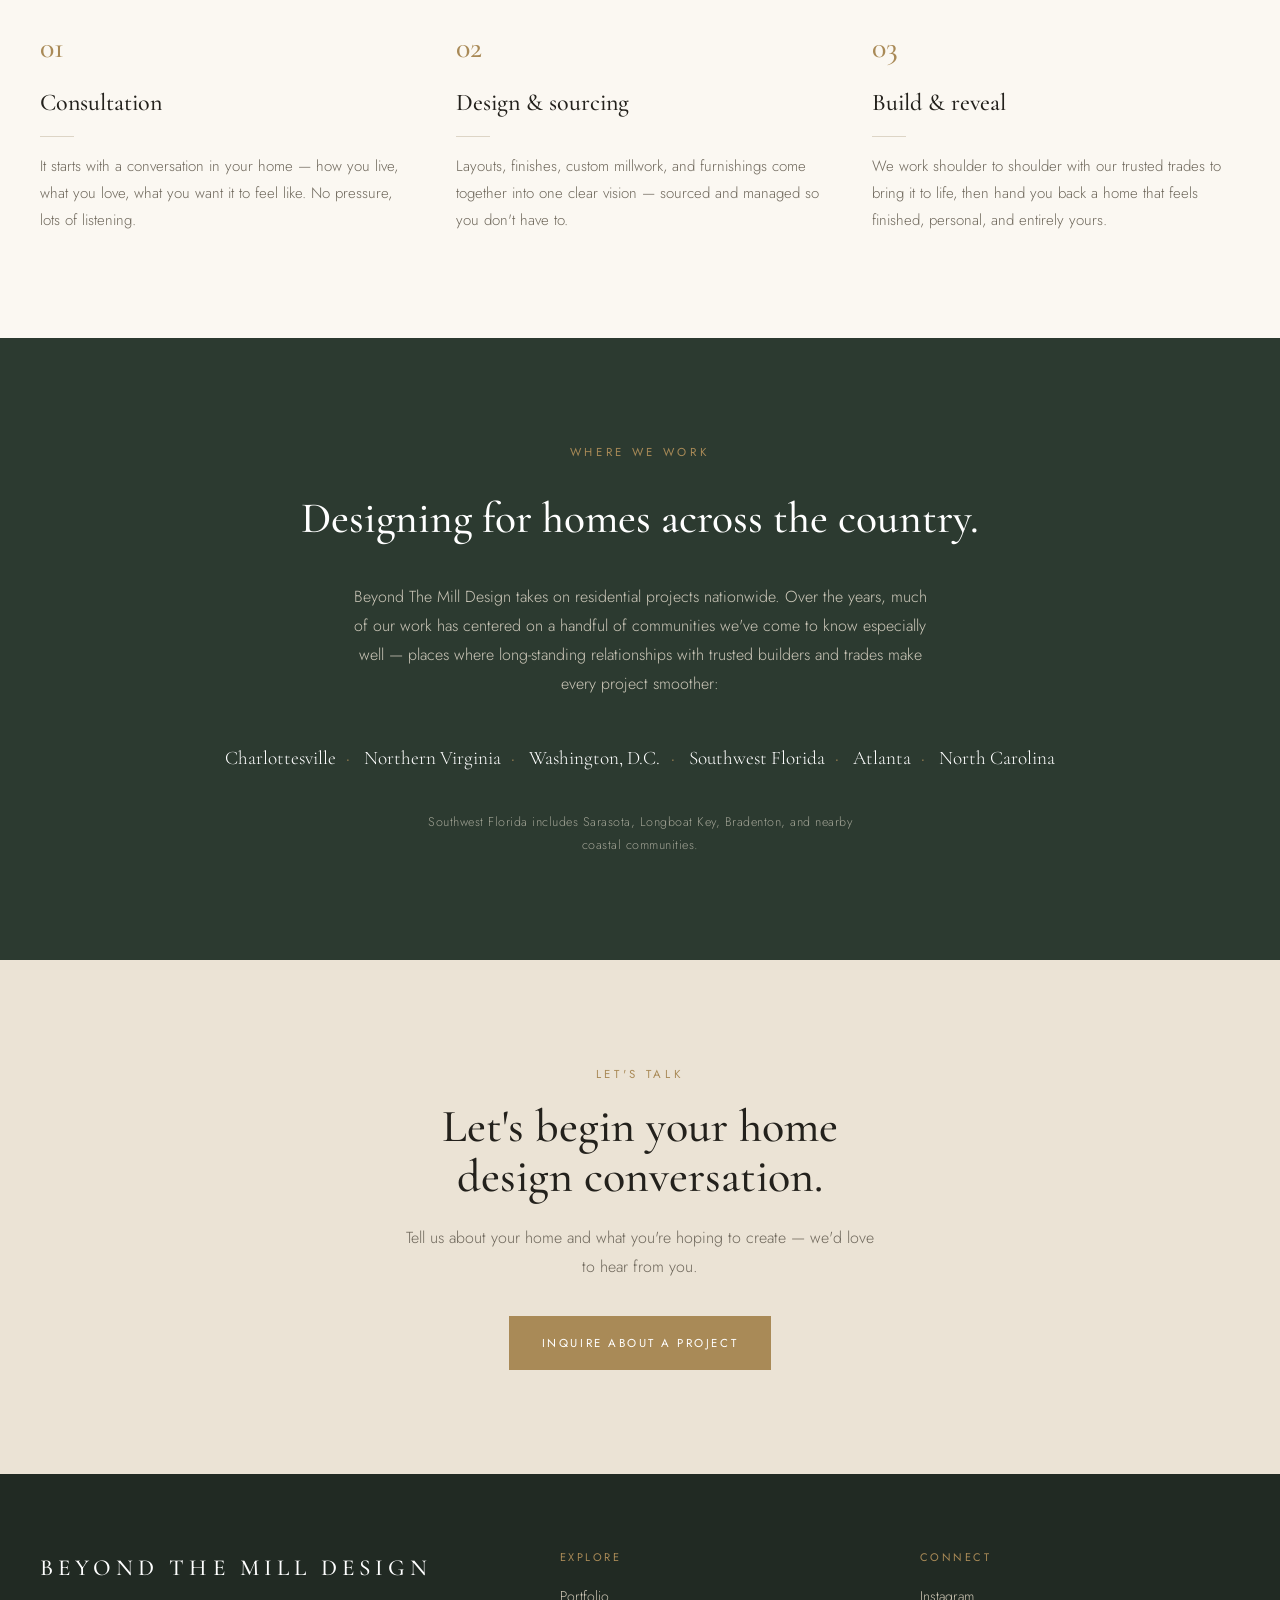
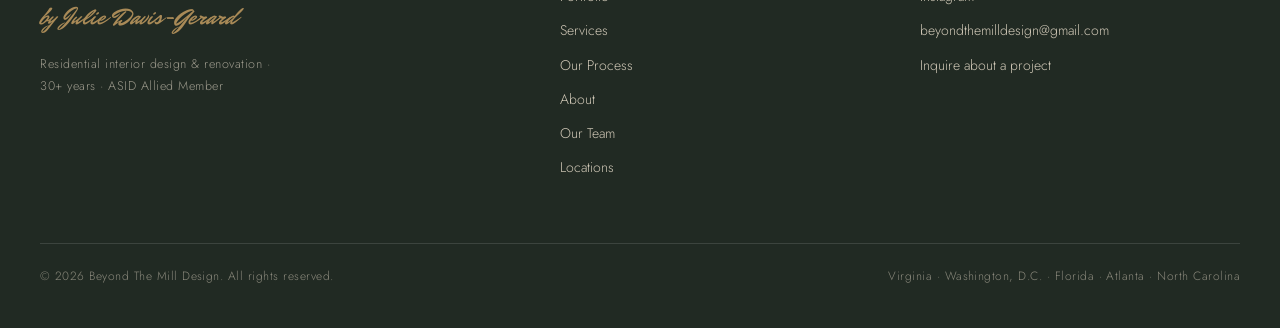
==== commit 8b3d8f58: "Fix homepage featured projects: clickable, real verified projects, captions below photos Co-Authored" ====
--- a/index.html
+++ b/index.html
@@ -65,28 +65,28 @@
       <div class="eyebrow">Selected work</div>
       <h2 class="serif">Featured projects</h2>
     </div>
-    <div class="grid3">
-      <div>
-        <div class="card">
-          <div class="ph"><img src="img/feat-1.jpg" alt="Classic Virginia living and dining room with stone fireplace"></div>
-          <div class="label"><span class="nm serif">Classic Virginia Living</span><span class="vp">View project →</span></div>
-        </div>
-        <div class="place">Full-home design</div>
-      </div>
-      <div>
-        <div class="card">
-          <div class="ph"><img src="img/florida/kitchen-oak.jpg" alt="White oak kitchen with marble waterfall island"></div>
-          <div class="label"><span class="nm serif">White Oak Kitchen</span><span class="vp">View project →</span></div>
-        </div>
-        <div class="place">Kitchen &amp; millwork</div>
-      </div>
-      <div>
-        <div class="card">
-          <div class="ph"><img src="img/feat-3.jpg" alt="Open-concept kitchen and living renovation"></div>
-          <div class="label"><span class="nm serif">Open-Concept Renovation</span><span class="vp">View project →</span></div>
-        </div>
-        <div class="place">Whole-home transition</div>
-      </div>
+    <div class="grid-proj">
+      <a class="pcard" href="florida-project.html">
+        <div class="ph"><img src="img/florida/hero.jpg" alt="Open-concept living and kitchen with vaulted ceiling"></div>
+        <div class="nm serif">Southwest Florida Coastal Home</div>
+        <div class="meta">Southwest Florida &middot; Full-home design</div>
+        <p class="desc">Vaulted ceilings, white oak, and a wall of glass to the water &mdash; designed around the way a family gathers.</p>
+        <span class="more">View project &rarr;</span>
+      </a>
+      <a class="pcard" href="project-landsdowne.html">
+        <div class="ph"><img src="img/projects/landsdowne/00.jpg" alt="Two-storey great room with stone fireplace"></div>
+        <div class="nm serif">Landsdowne Home Design</div>
+        <div class="meta">Landsdowne, Virginia &middot; Full-home design</div>
+        <p class="desc">A two-storey great room anchored by hand-laid stone, furnished so a room that tall still feels comfortable.</p>
+        <span class="more">View project &rarr;</span>
+      </a>
+      <a class="pcard" href="project-leesburg.html">
+        <div class="ph"><img src="img/projects/leesburg/01.jpg" alt="Custom built-in cherry millwork"></div>
+        <div class="nm serif">Classic Leesburg Home</div>
+        <div class="meta">Leesburg, Virginia &middot; Custom millwork</div>
+        <p class="desc">Floor-to-ceiling cherry cabinetry drawn in elevation and built by hand for the room it lives in.</p>
+        <span class="more">View project &rarr;</span>
+      </a>
     </div>
     <div class="center" style="margin-top:54px"><a class="btn" href="portfolio.html">View full portfolio</a></div>
   </div>
--- a/styles.css
+++ b/styles.css
@@ -213,3 +213,28 @@
 .team-card h3{font-family:'Cormorant Garamond',serif;font-weight:500;font-size:26px}
 .team-card .role{font-family:'Jost',sans-serif;text-transform:uppercase;letter-spacing:.22em;font-size:10.5px;color:var(--brass);margin-top:9px}
 .team-card p{color:var(--muted);font-size:14.5px;margin-top:18px;text-align:left}
+
+/* PORTFOLIO — editorial alternating rows */
+.proj-list{display:flex;flex-direction:column;gap:120px}
+.proj-item{display:grid;grid-template-columns:minmax(0,1.12fr) minmax(0,.88fr);gap:60px;align-items:center;text-decoration:none;color:inherit}
+.proj-item.flip .proj-media{order:2}
+.proj-media{position:relative}
+.proj-media .main{aspect-ratio:4/3;overflow:hidden}
+.proj-media .main img{transition:transform 1.2s ease}
+.proj-item:hover .main img{transform:scale(1.04)}
+.proj-media .inset{position:absolute;width:40%;aspect-ratio:1;overflow:hidden;bottom:-42px;right:-28px;border:9px solid var(--paper);box-shadow:0 20px 44px rgba(60,45,25,.18)}
+.proj-item.flip .proj-media .inset{right:auto;left:-28px}
+.proj-num{font-family:'Jost',sans-serif;font-weight:400;letter-spacing:.34em;font-size:11px;color:var(--brass)}
+.proj-item h3{font-family:'Cormorant Garamond',serif;font-weight:500;font-size:clamp(28px,3.1vw,44px);line-height:1.08;margin:14px 0 0}
+.proj-item .meta{font-family:'Jost',sans-serif;text-transform:uppercase;letter-spacing:.22em;font-size:10.5px;color:var(--muted);margin-top:12px}
+.proj-item .rule-sm{width:38px;height:1px;background:var(--brass);margin:22px 0}
+.proj-item .desc{color:var(--muted);font-size:15.5px}
+.proj-item .count{font-family:'Jost',sans-serif;text-transform:uppercase;letter-spacing:.2em;font-size:10px;color:var(--muted);margin-top:16px}
+.proj-item .more{font-family:'Jost',sans-serif;text-transform:uppercase;letter-spacing:.2em;font-size:11px;color:var(--ever);margin-top:24px;display:inline-block;border-bottom:1px solid var(--brass);padding-bottom:4px;transition:.3s}
+.proj-item:hover .more{color:var(--brass);letter-spacing:.26em}
+@media(max-width:900px){
+  .proj-list{gap:76px}
+  .proj-item,.proj-item.flip{grid-template-columns:1fr;gap:26px}
+  .proj-item.flip .proj-media{order:0}
+  .proj-media .inset{display:none}
+}
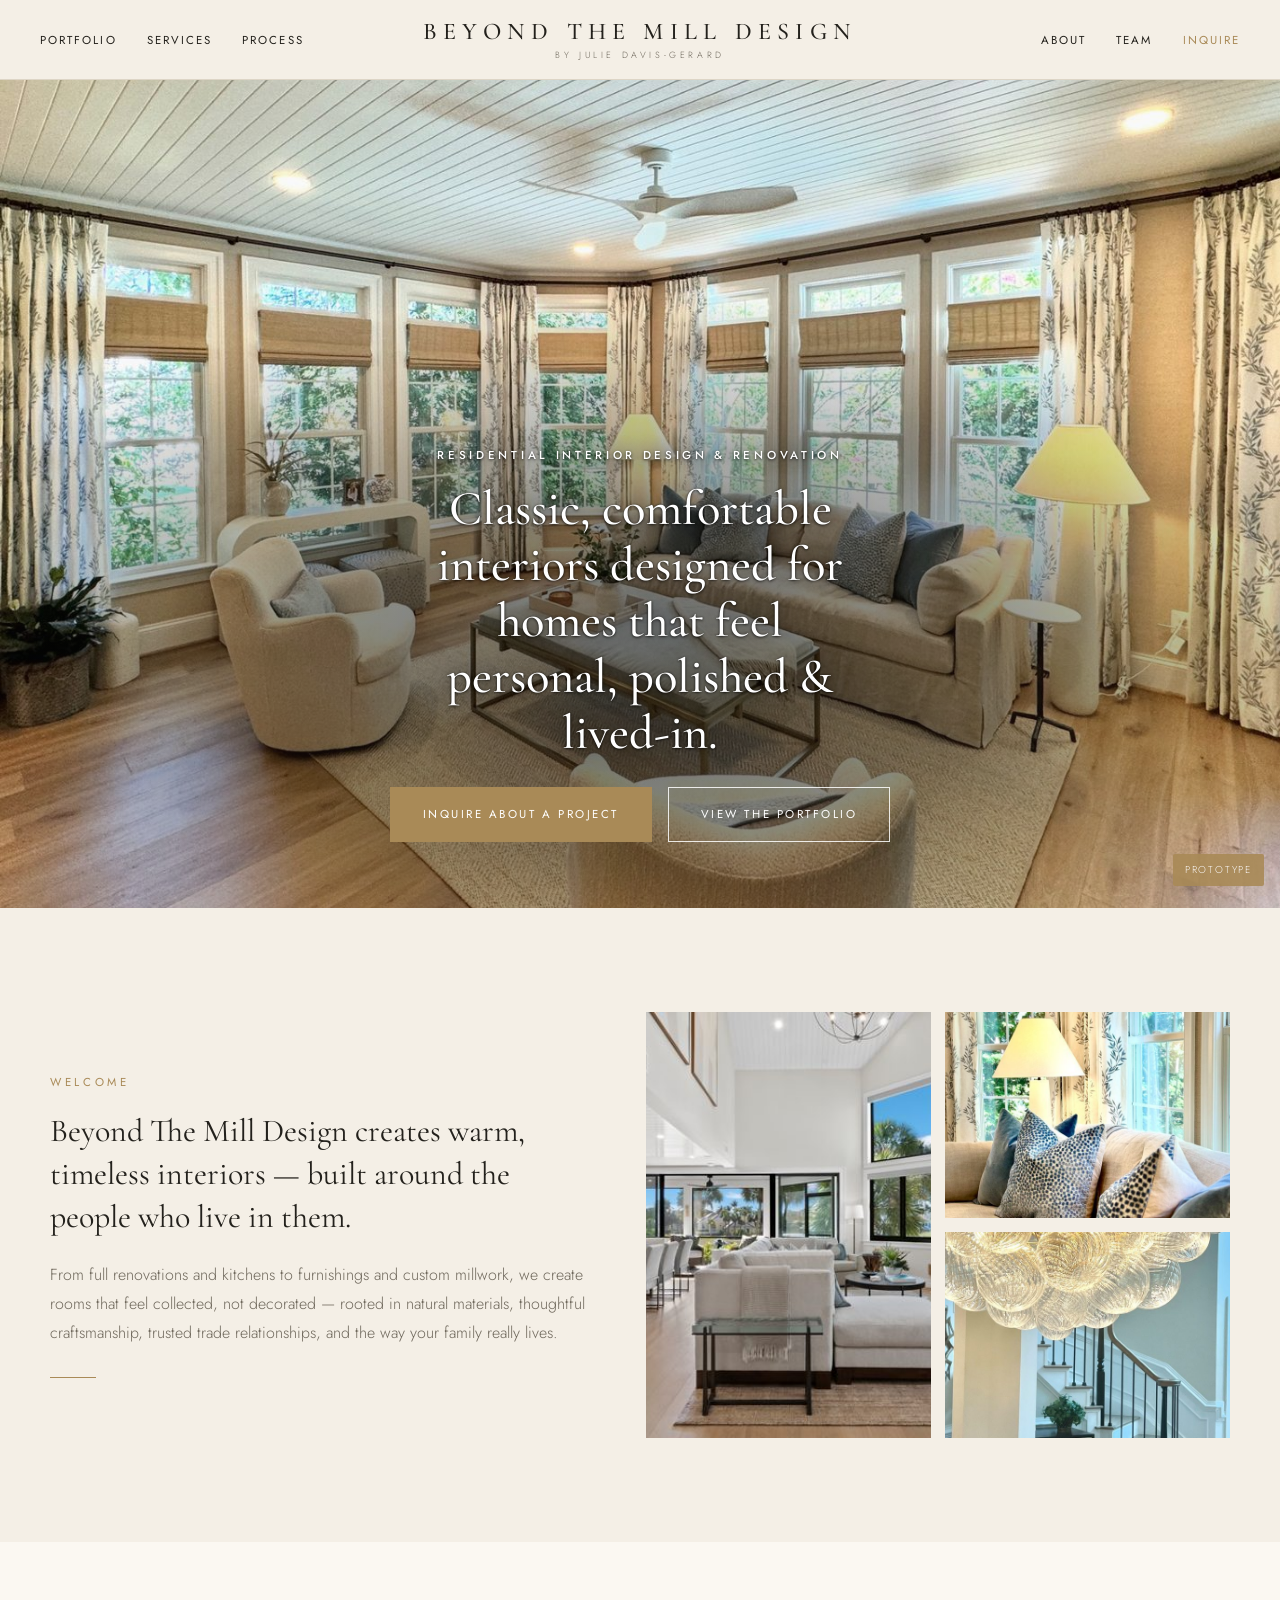
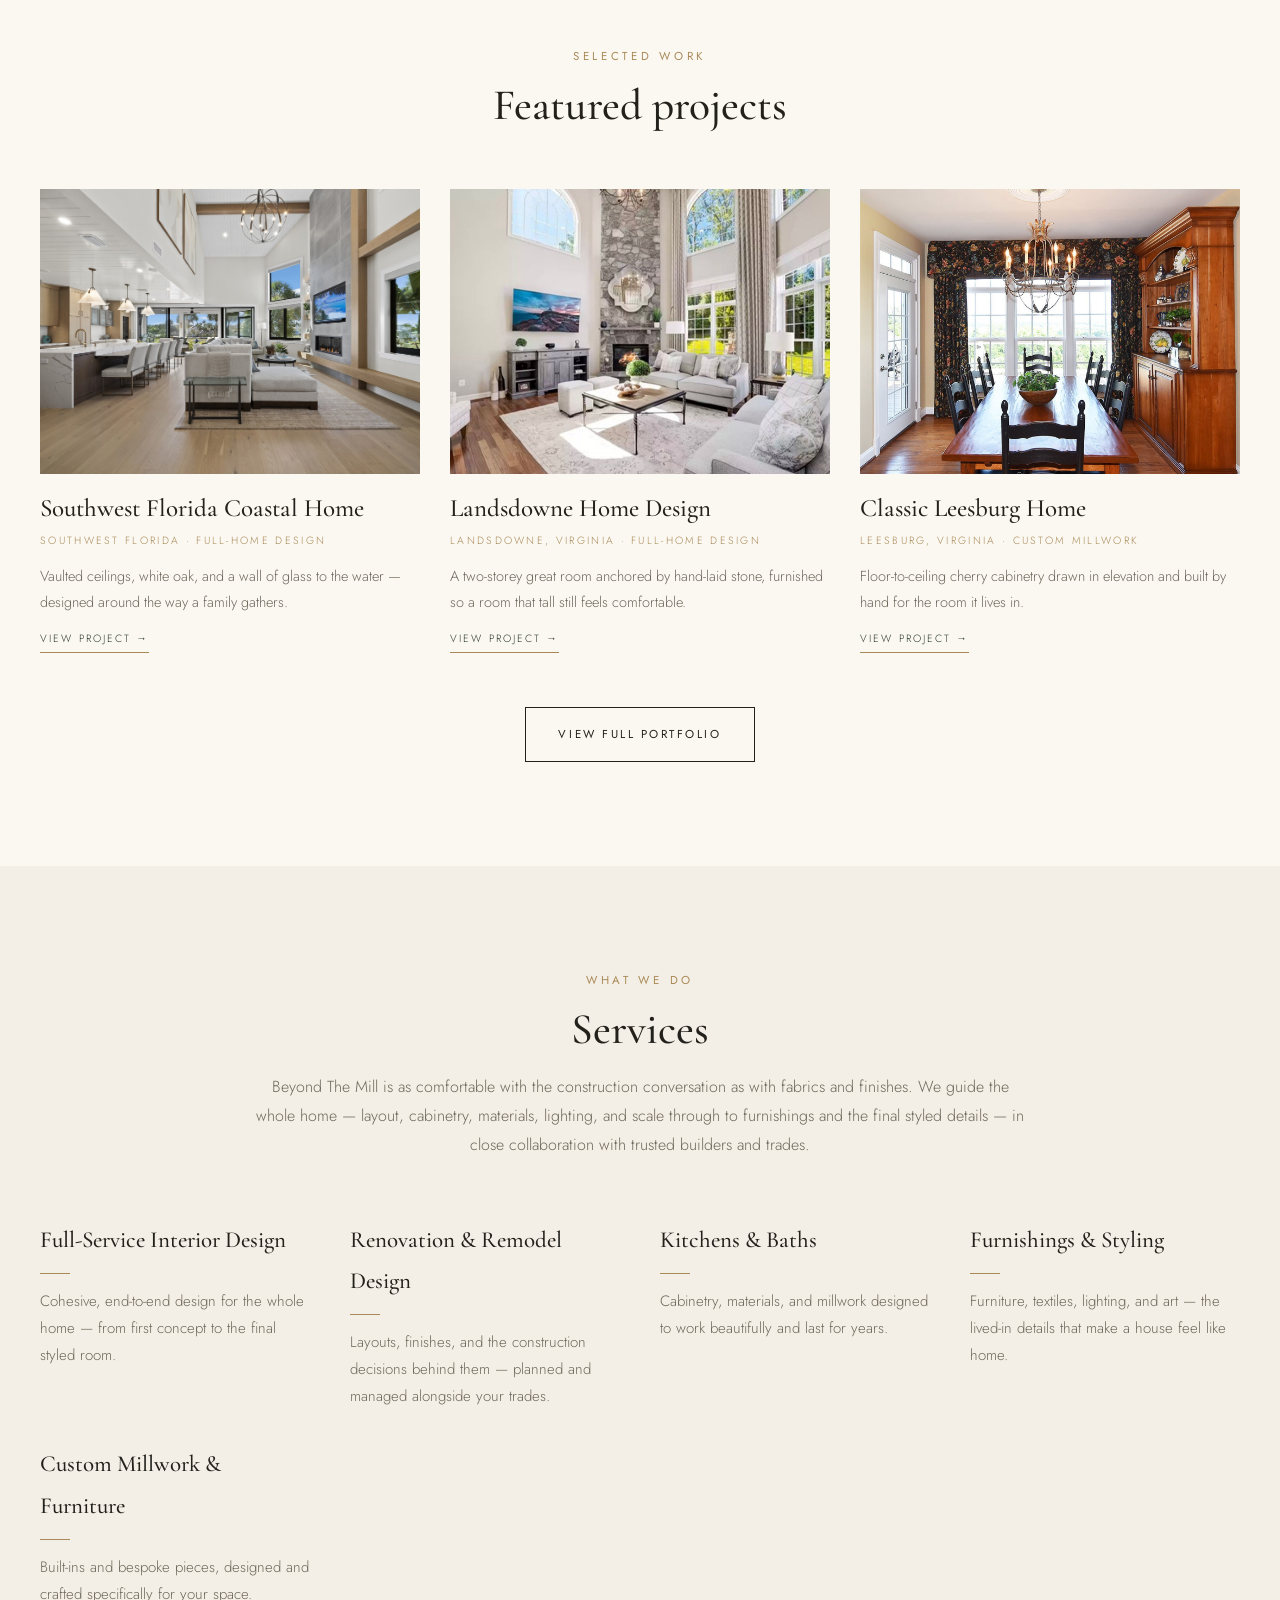
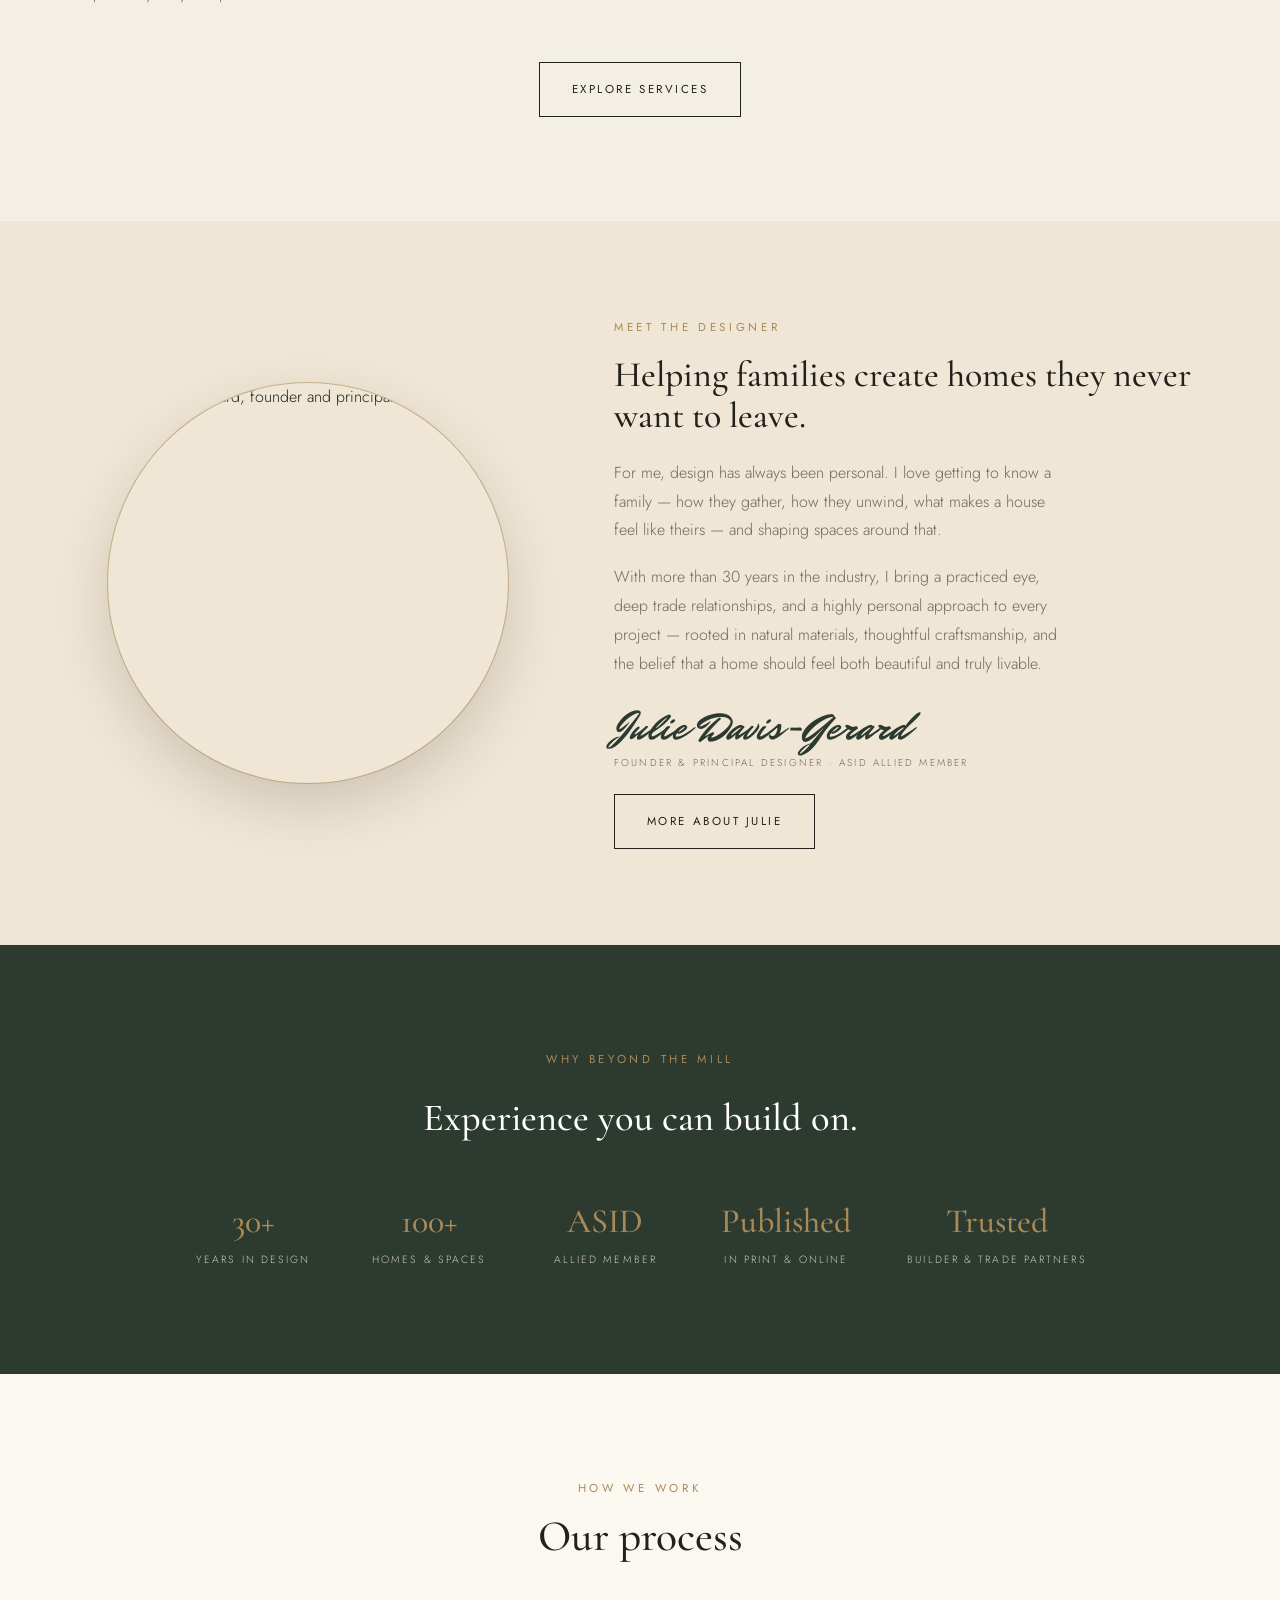
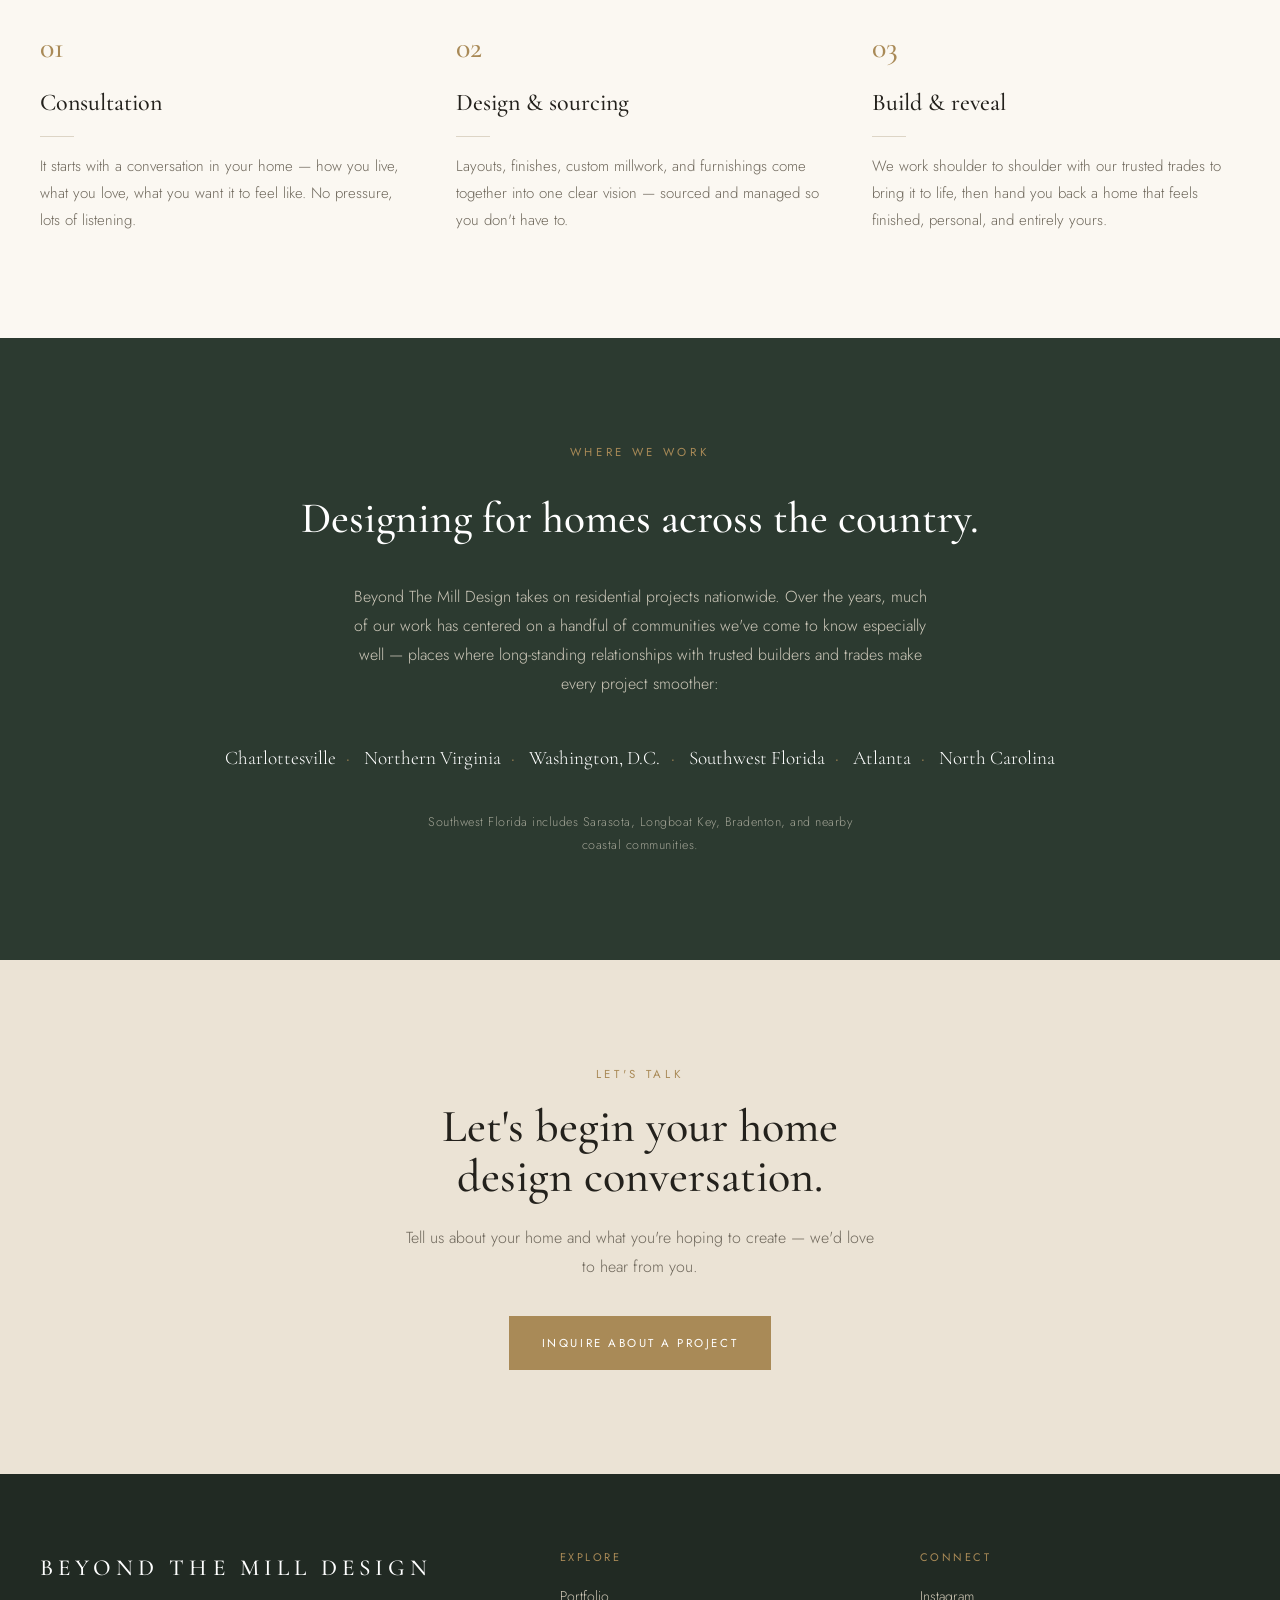
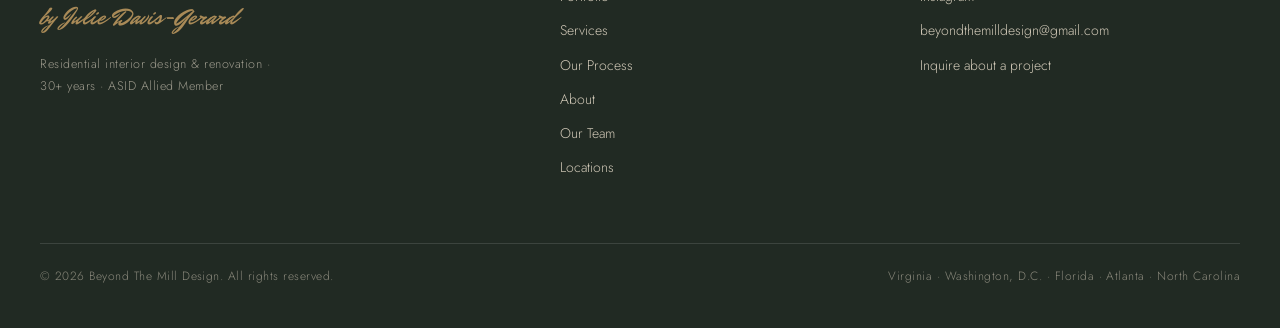
==== commit 2cdf9079: "Use brighter dining room with custom china cabinet as Classic Leesburg cover Co-Authored-By: Claude " ====
--- a/index.html
+++ b/index.html
@@ -81,7 +81,7 @@
         <span class="more">View project &rarr;</span>
       </a>
       <a class="pcard" href="project-leesburg.html">
-        <div class="ph"><img src="img/projects/leesburg/01.jpg" alt="Custom built-in cherry millwork"></div>
+        <div class="ph"><img src="img/projects/leesburg/03.jpg" alt="Formal dining room with custom cherry china cabinet and chandelier"></div>
         <div class="nm serif">Classic Leesburg Home</div>
         <div class="meta">Leesburg, Virginia &middot; Custom millwork</div>
         <p class="desc">Floor-to-ceiling cherry cabinetry drawn in elevation and built by hand for the room it lives in.</p>
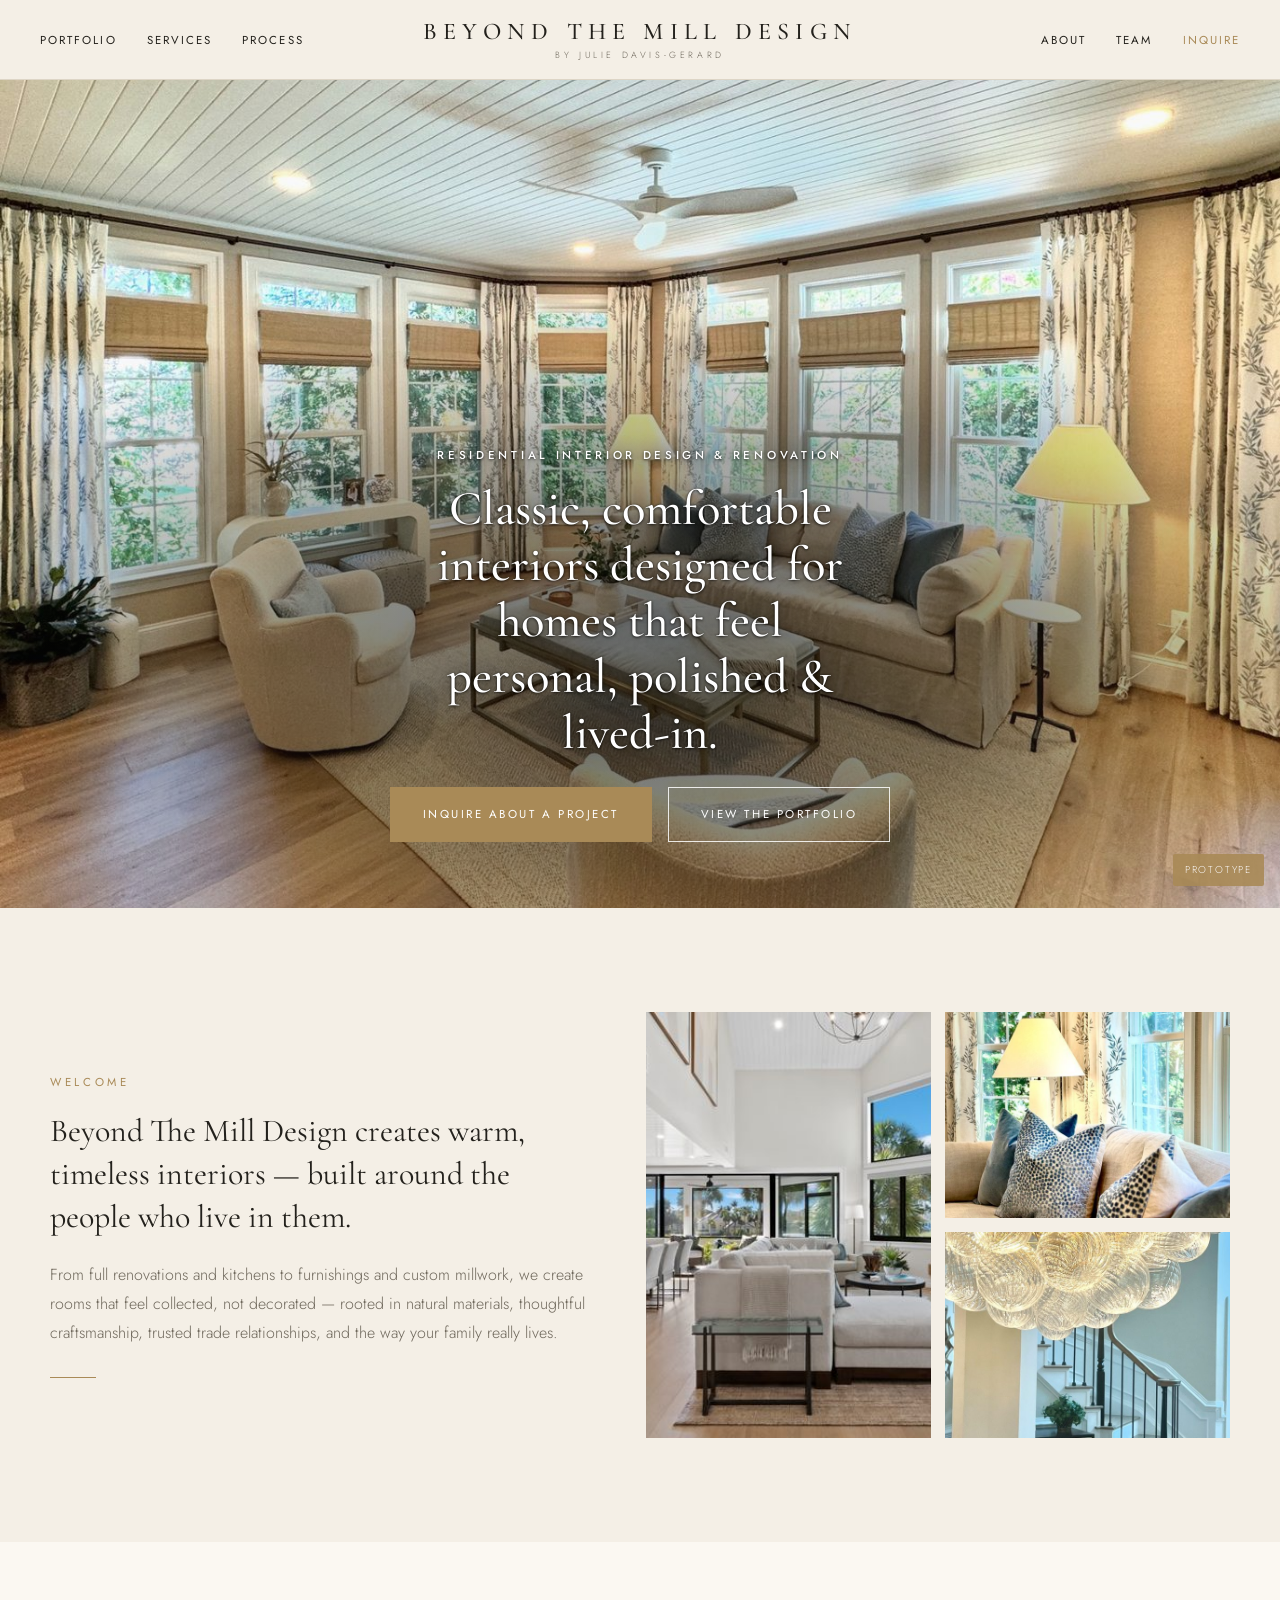
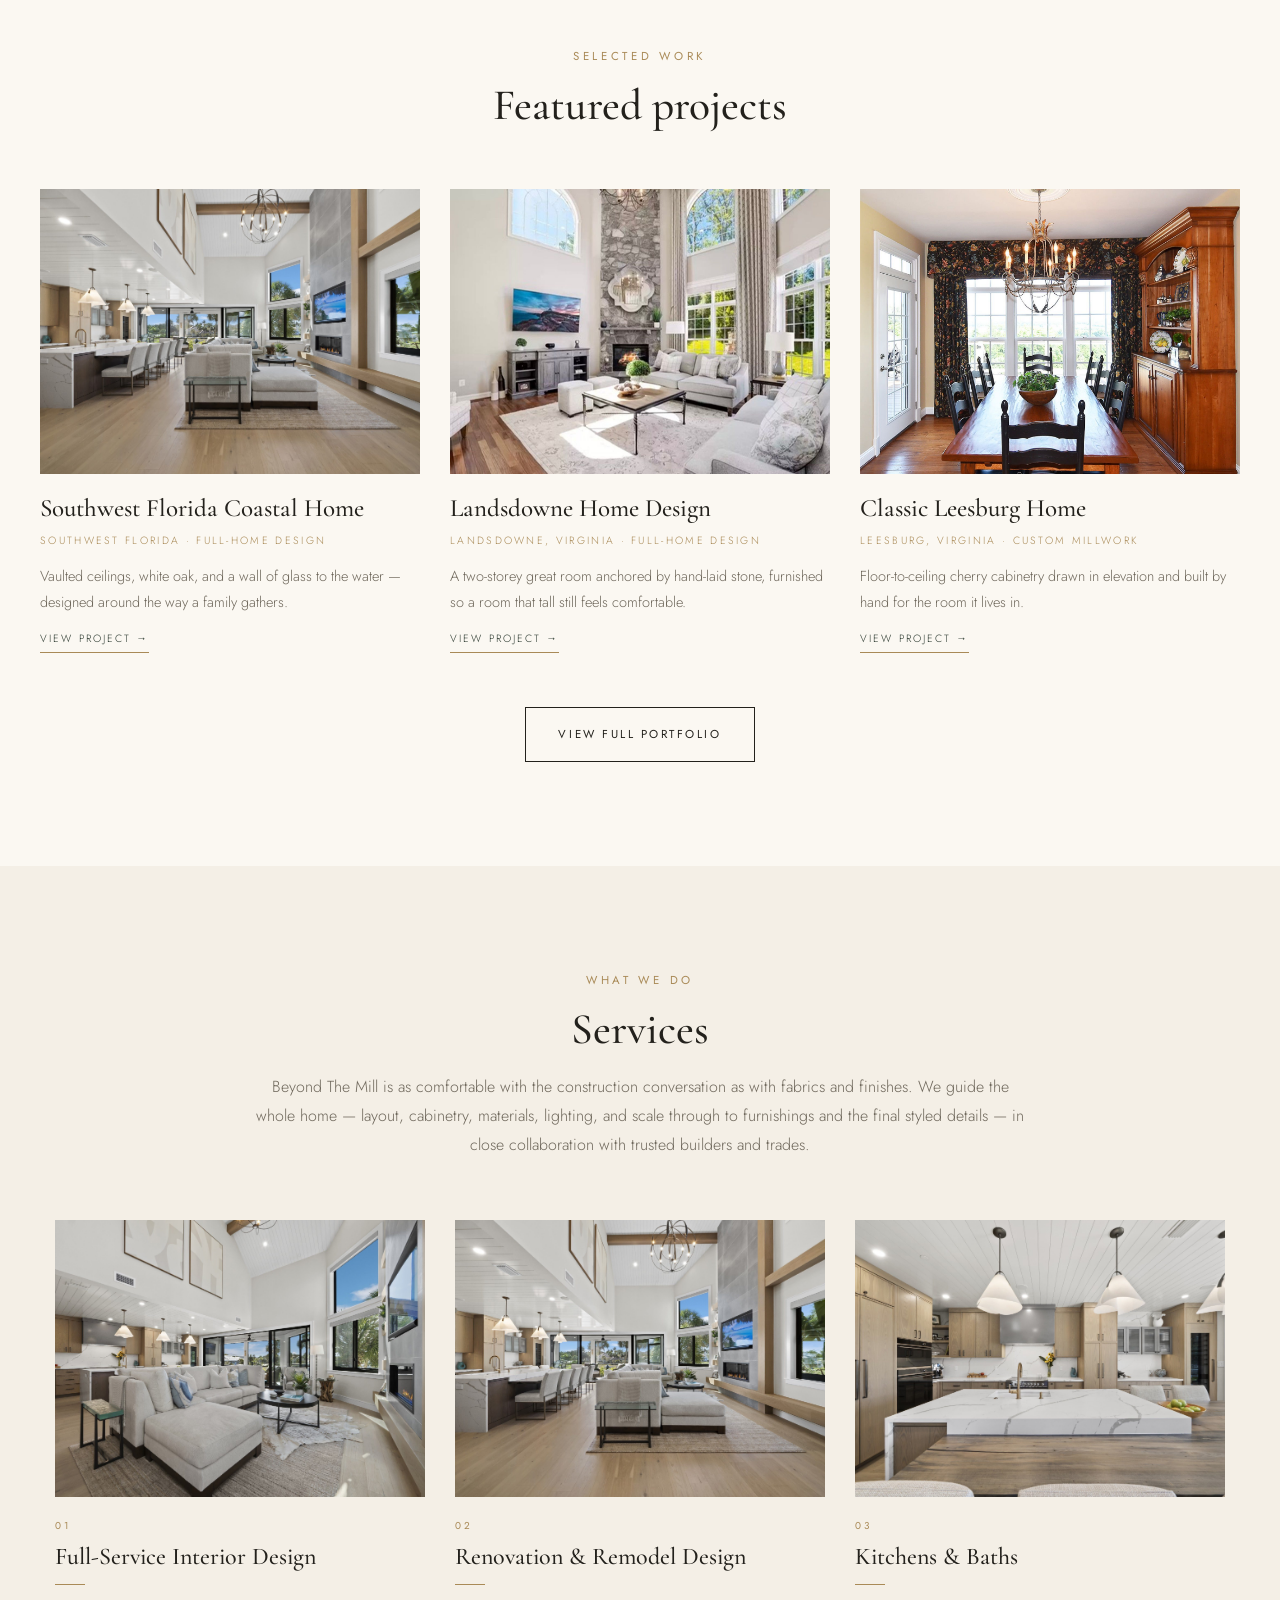
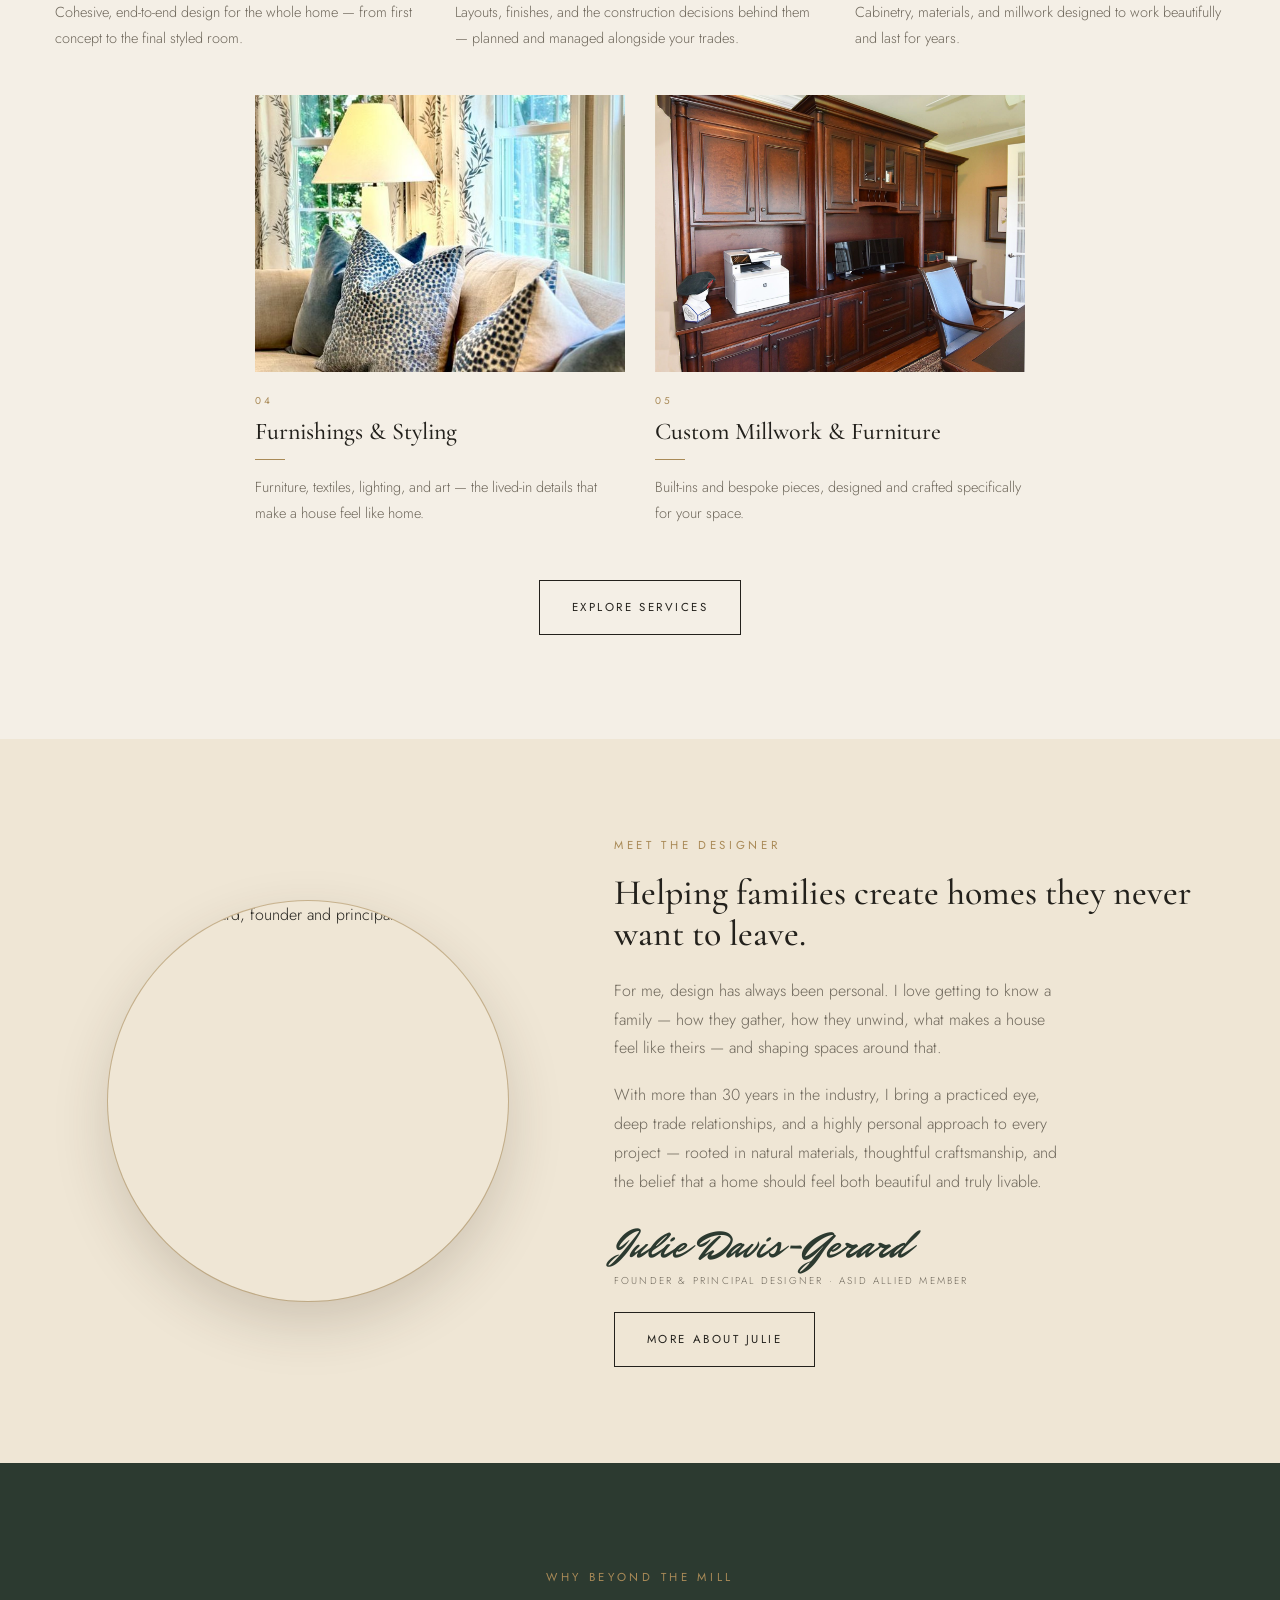
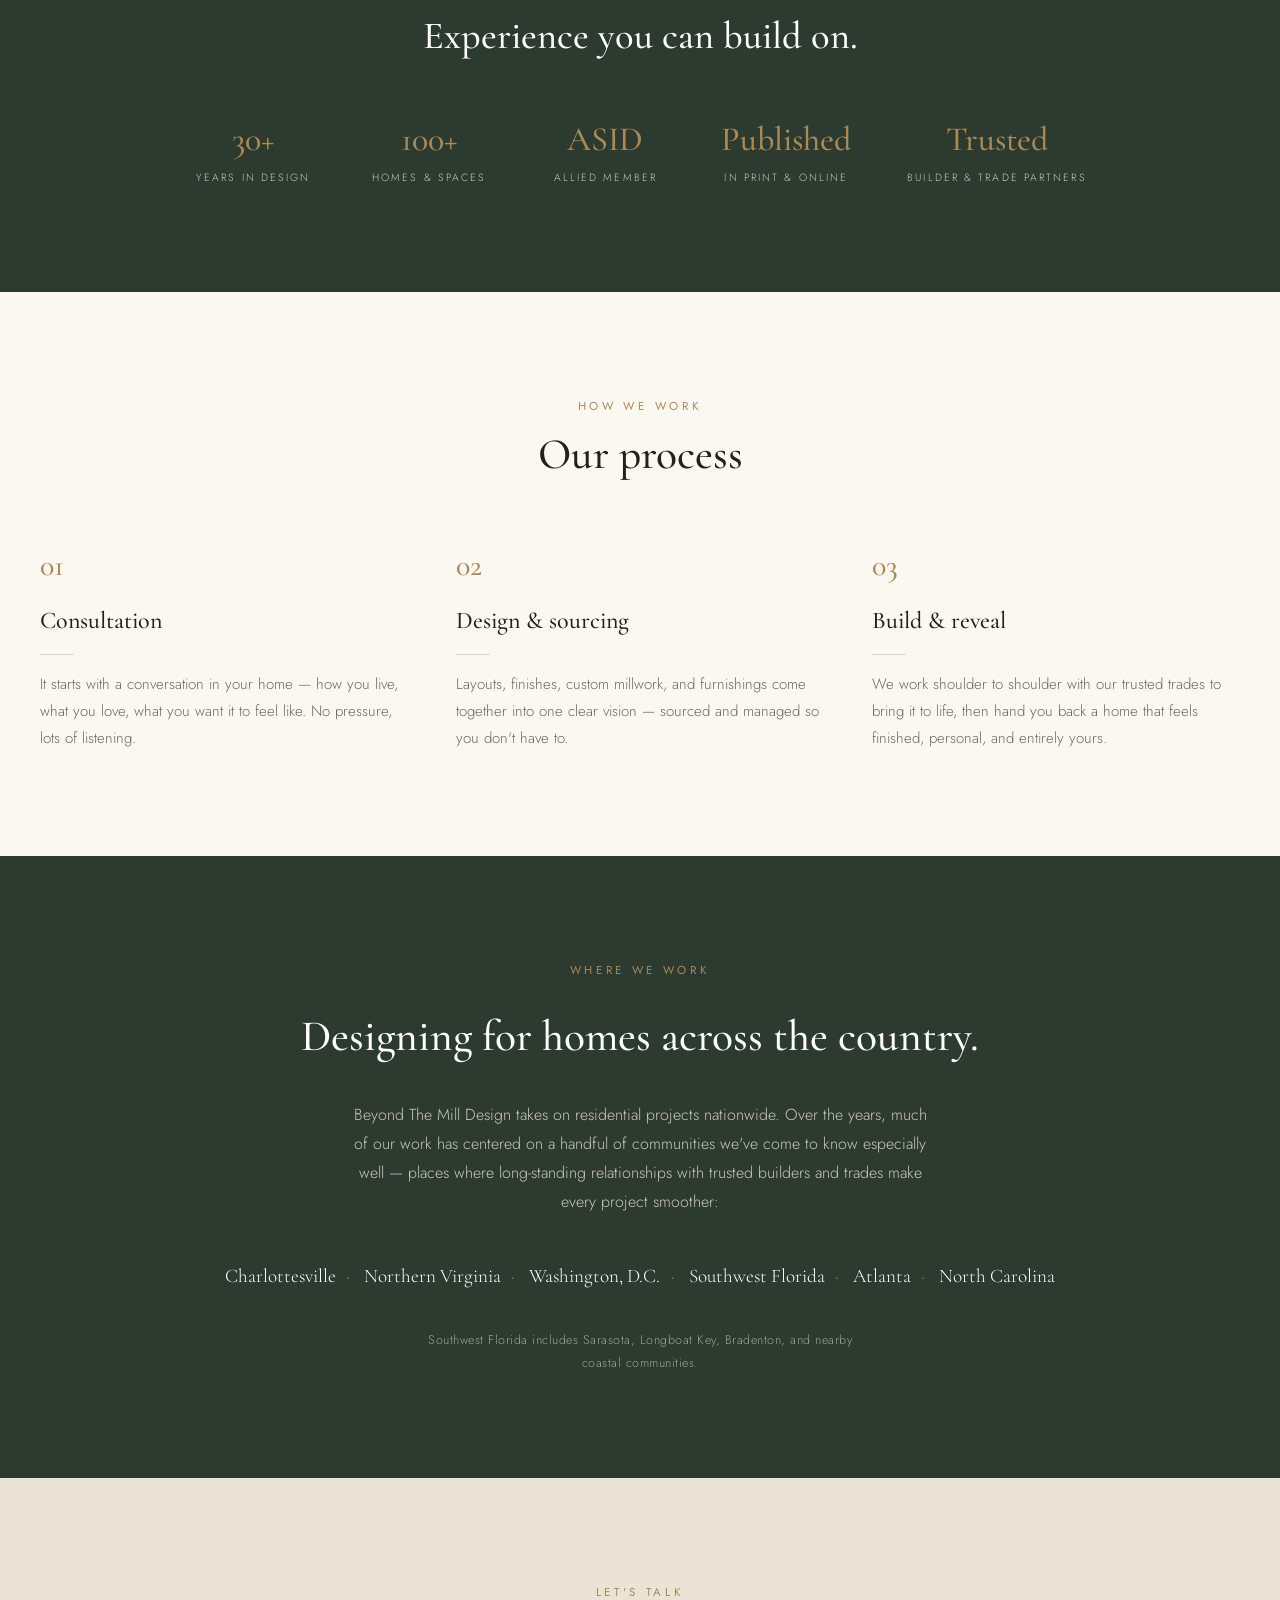
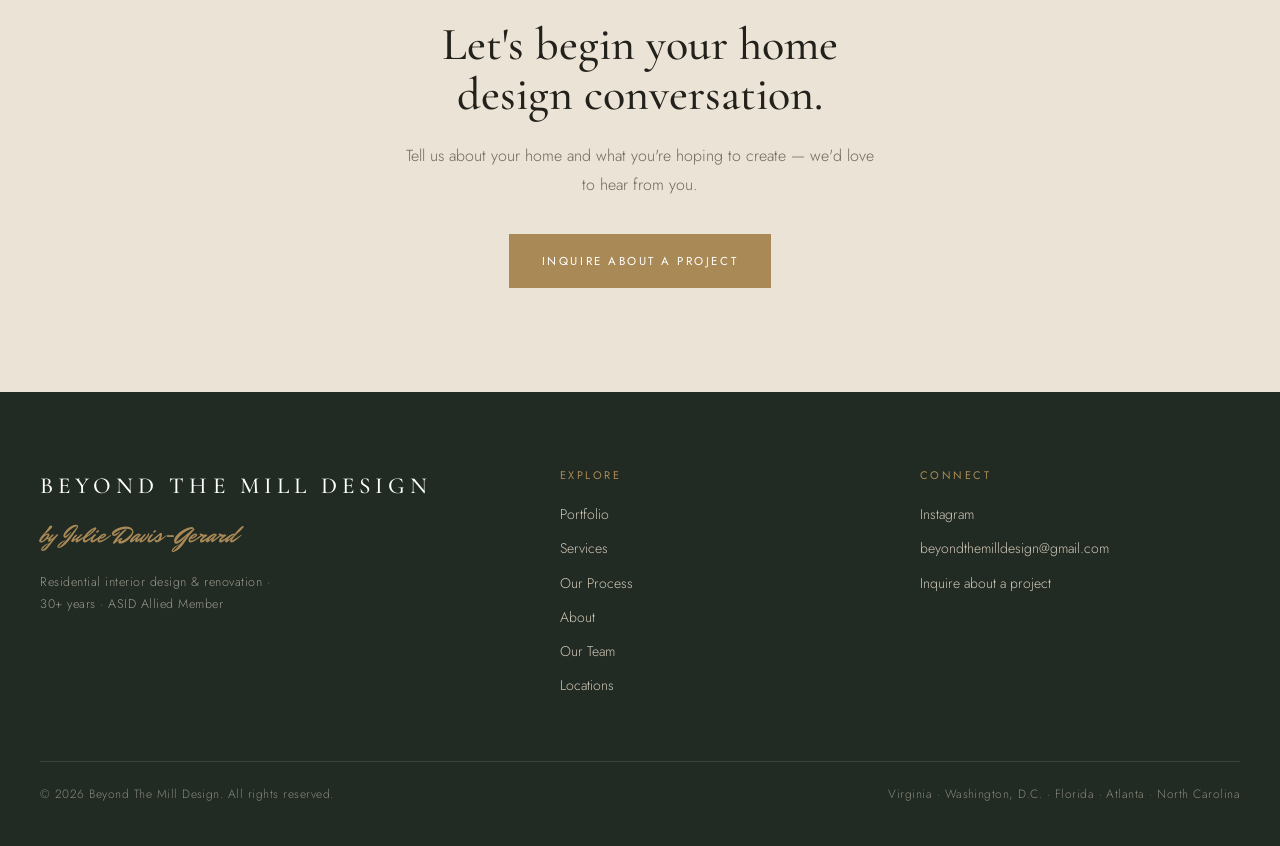
==== commit 9cf08251: "Homepage services: photo-led numbered cards, centred so 5 items balance Co-Authored-By: Claude Opus " ====
--- a/index.html
+++ b/index.html
@@ -99,32 +99,42 @@
       <h2 class="serif">Services</h2>
       <p>Beyond The Mill is as comfortable with the construction conversation as with fabrics and finishes. We guide the whole home — layout, cabinetry, materials, lighting, and scale through to furnishings and the final styled details — in close collaboration with trusted builders and trades.</p>
     </div>
-    <div class="svc-grid">
-      <div class="svc">
+    <div class="svc-cards">
+      <a class="svc-card" href="services.html">
+        <div class="ph"><img src="img/florida/living-1.jpg" alt="Living room with vaulted ceiling"></div>
+        <div class="no">01</div>
         <h3 class="serif">Full-Service Interior Design</h3>
         <div class="ln"></div>
-        <p>Cohesive, end-to-end design for the whole home — from first concept to the final styled room.</p>
-      </div>
-      <div class="svc">
+        <p>Cohesive, end-to-end design for the whole home &mdash; from first concept to the final styled room.</p>
+      </a>
+      <a class="svc-card" href="services.html">
+        <div class="ph"><img src="img/florida/hero.jpg" alt="Open-concept kitchen and living renovation"></div>
+        <div class="no">02</div>
         <h3 class="serif">Renovation &amp; Remodel Design</h3>
         <div class="ln"></div>
-        <p>Layouts, finishes, and the construction decisions behind them — planned and managed alongside your trades.</p>
-      </div>
-      <div class="svc">
+        <p>Layouts, finishes, and the construction decisions behind them &mdash; planned and managed alongside your trades.</p>
+      </a>
+      <a class="svc-card" href="services.html">
+        <div class="ph"><img src="img/florida/kitchen-oak.jpg" alt="White oak kitchen with marble island"></div>
+        <div class="no">03</div>
         <h3 class="serif">Kitchens &amp; Baths</h3>
         <div class="ln"></div>
         <p>Cabinetry, materials, and millwork designed to work beautifully and last for years.</p>
-      </div>
-      <div class="svc">
+      </a>
+      <a class="svc-card" href="services.html">
+        <div class="ph"><img src="img/welcome-2.jpg" alt="Layered pillows, textiles, and drapery"></div>
+        <div class="no">04</div>
         <h3 class="serif">Furnishings &amp; Styling</h3>
         <div class="ln"></div>
-        <p>Furniture, textiles, lighting, and art — the lived-in details that make a house feel like home.</p>
-      </div>
-      <div class="svc">
+        <p>Furniture, textiles, lighting, and art &mdash; the lived-in details that make a house feel like home.</p>
+      </a>
+      <a class="svc-card" href="services.html">
+        <div class="ph"><img src="img/projects/leesburg/01.jpg" alt="Custom built-in cherry millwork"></div>
+        <div class="no">05</div>
         <h3 class="serif">Custom Millwork &amp; Furniture</h3>
         <div class="ln"></div>
         <p>Built-ins and bespoke pieces, designed and crafted specifically for your space.</p>
-      </div>
+      </a>
     </div>
     <div class="center" style="margin-top:54px"><a class="btn" href="services.html">Explore services</a></div>
   </div>
--- a/styles.css
+++ b/styles.css
@@ -238,3 +238,17 @@
   .proj-item.flip .proj-media{order:0}
   .proj-media .inset{display:none}
 }
+
+/* SERVICES CARDS (homepage) — photo-led, centred so 5 items balance */
+.svc-cards{display:flex;flex-wrap:wrap;justify-content:center;gap:44px 30px;margin-top:8px}
+.svc-card{flex:0 1 calc(33.333% - 20px);min-width:250px;max-width:370px;text-decoration:none;color:inherit;display:block}
+.svc-card .ph{aspect-ratio:4/3;overflow:hidden}
+.svc-card .ph img{transition:transform 1.15s ease}
+.svc-card:hover .ph img{transform:scale(1.05)}
+.svc-card .no{font-family:'Jost',sans-serif;font-weight:400;letter-spacing:.3em;font-size:10px;color:var(--brass);margin-top:20px}
+.svc-card h3{font-family:'Cormorant Garamond',serif;font-weight:500;font-size:24px;line-height:1.15;margin-top:8px}
+.svc-card .ln{width:30px;height:1px;background:var(--brass);margin:13px 0 14px;transition:width .35s ease}
+.svc-card:hover .ln{width:52px}
+.svc-card p{color:var(--muted);font-size:14.5px}
+@media(max-width:900px){.svc-card{flex:0 1 calc(50% - 16px)}}
+@media(max-width:620px){.svc-card{flex:0 1 100%}}
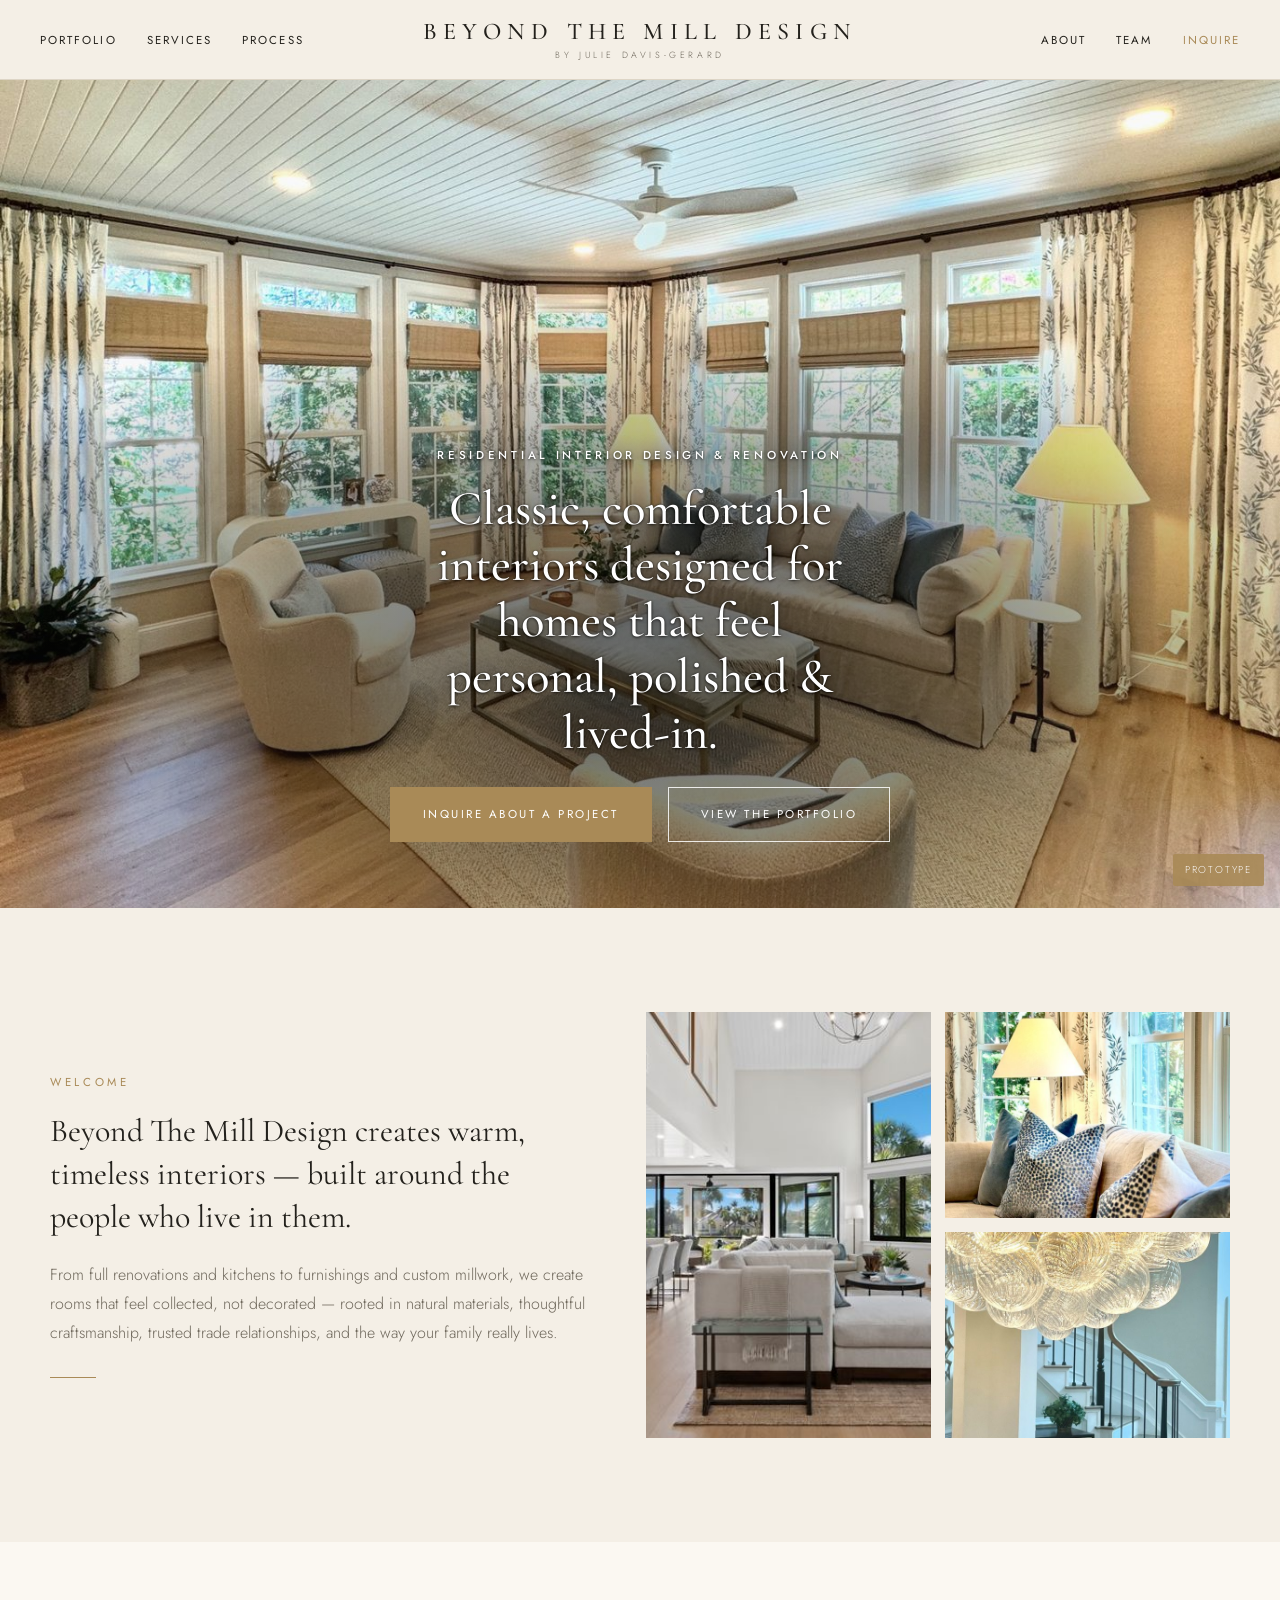
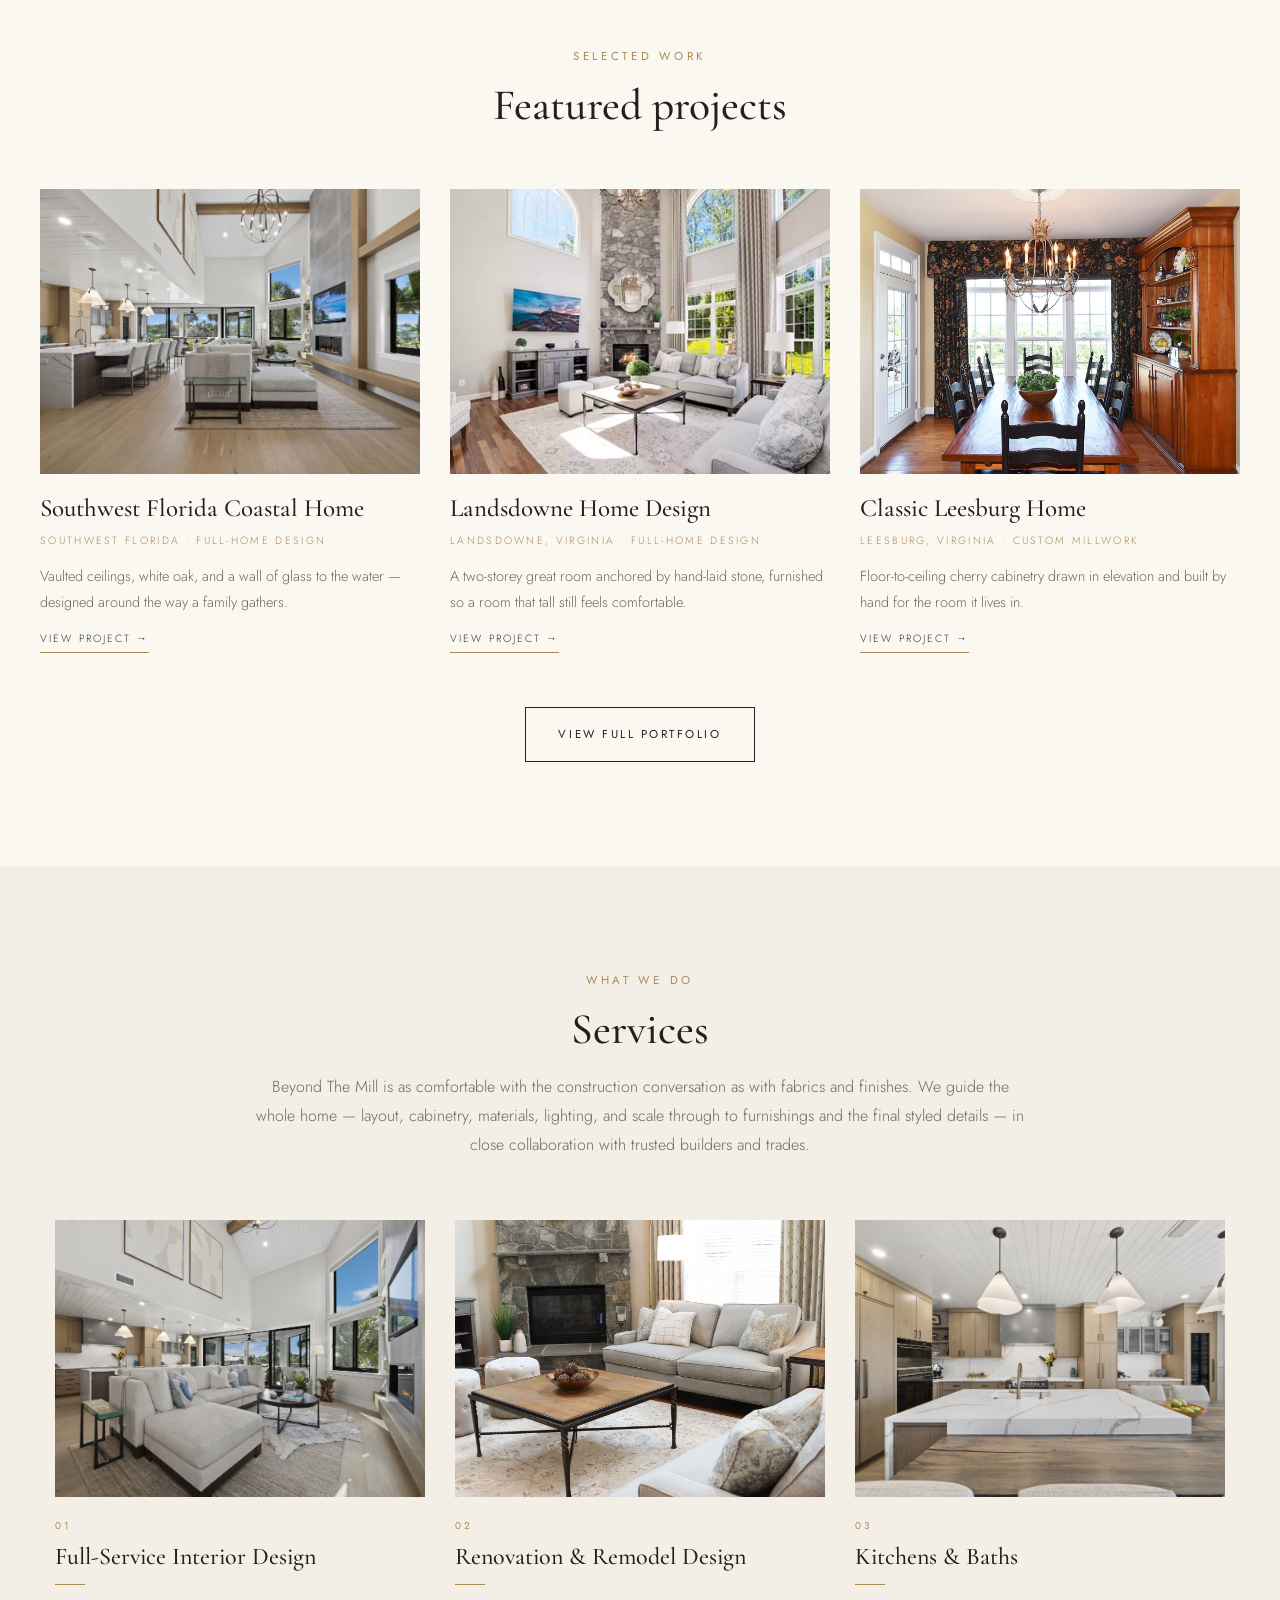
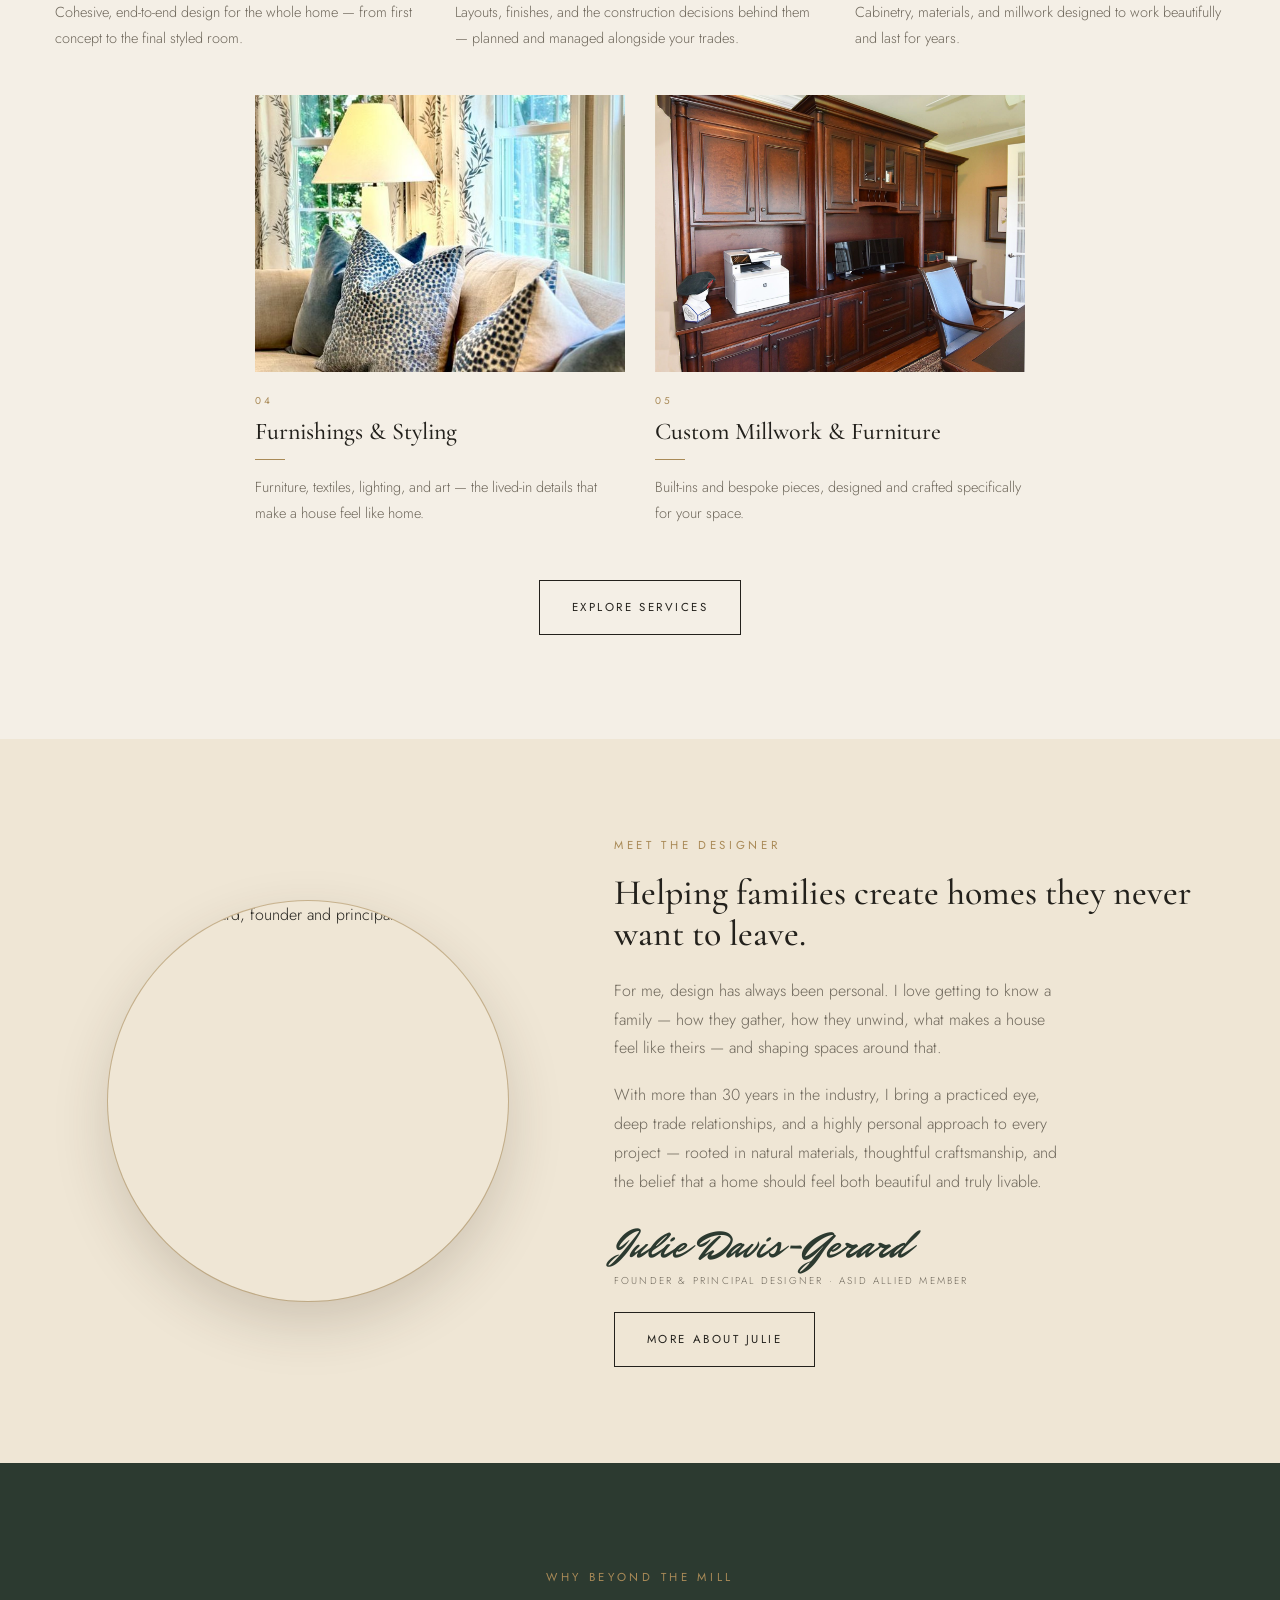
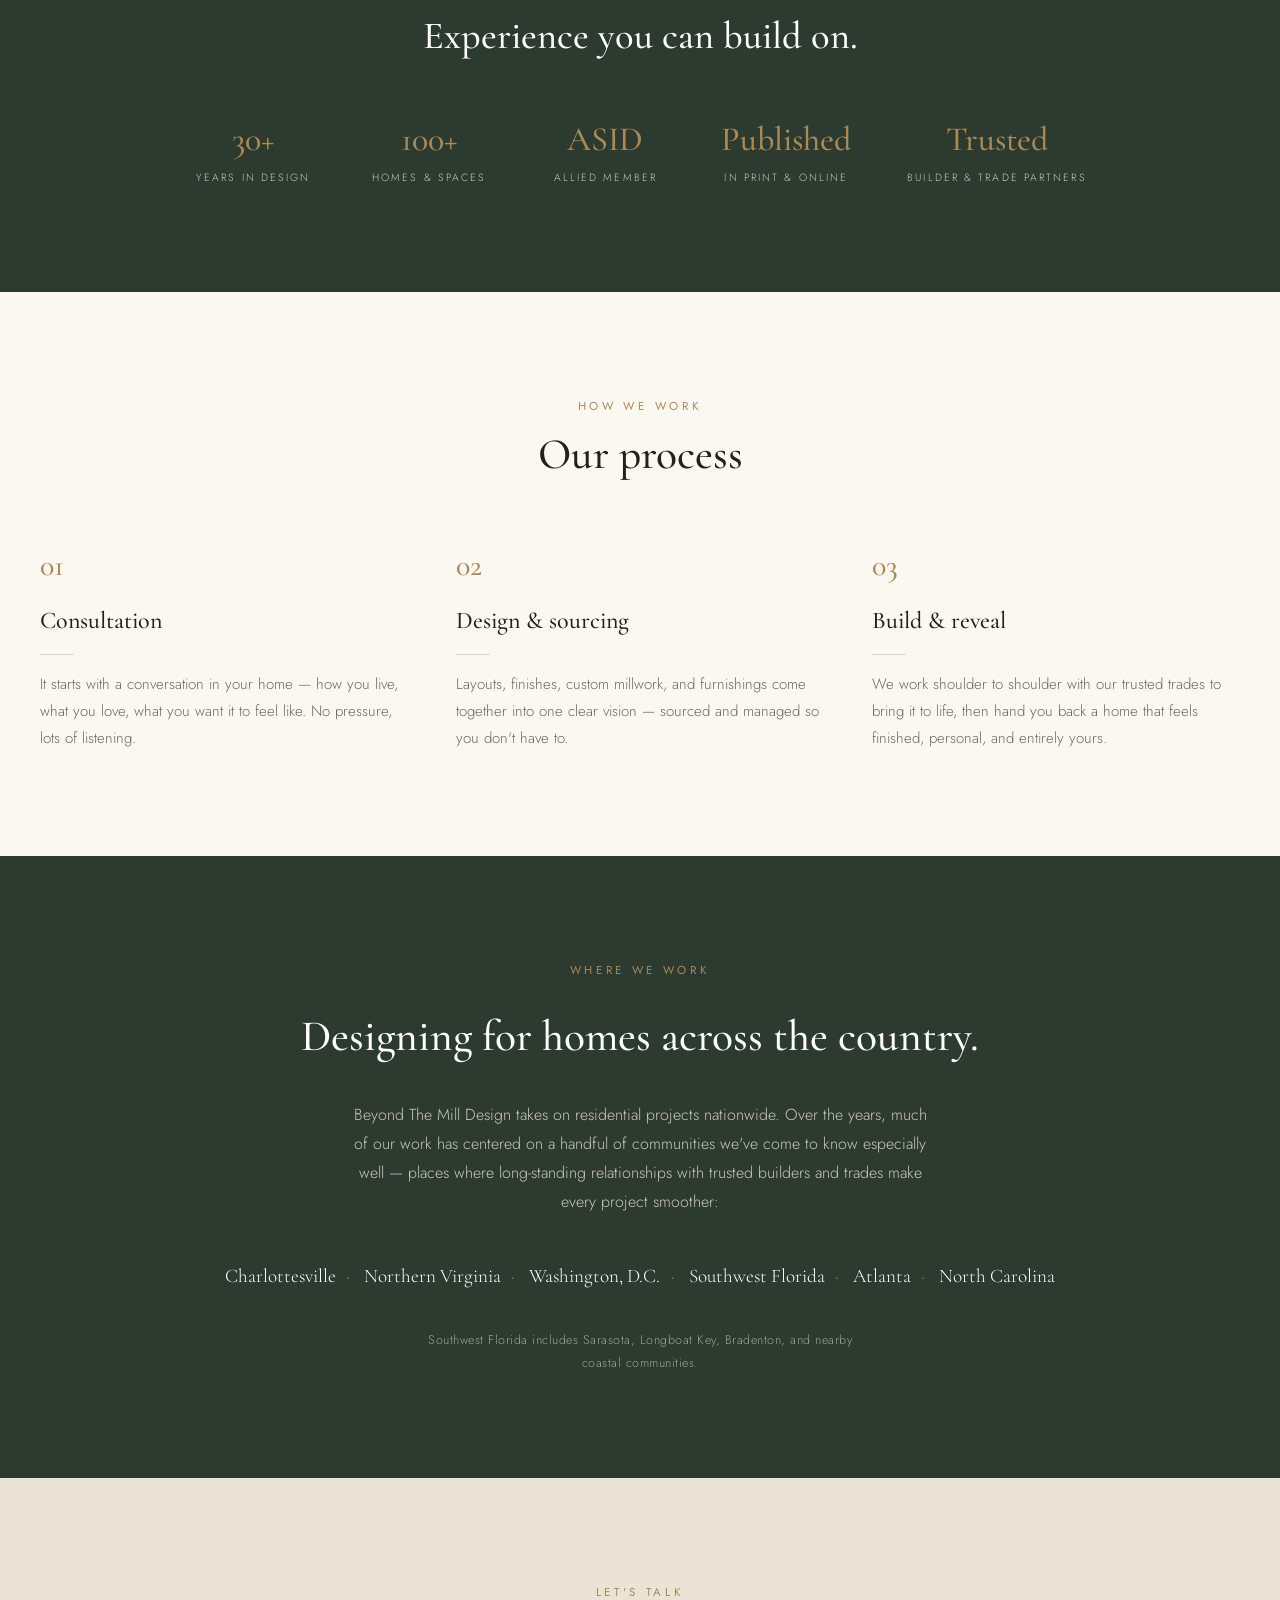
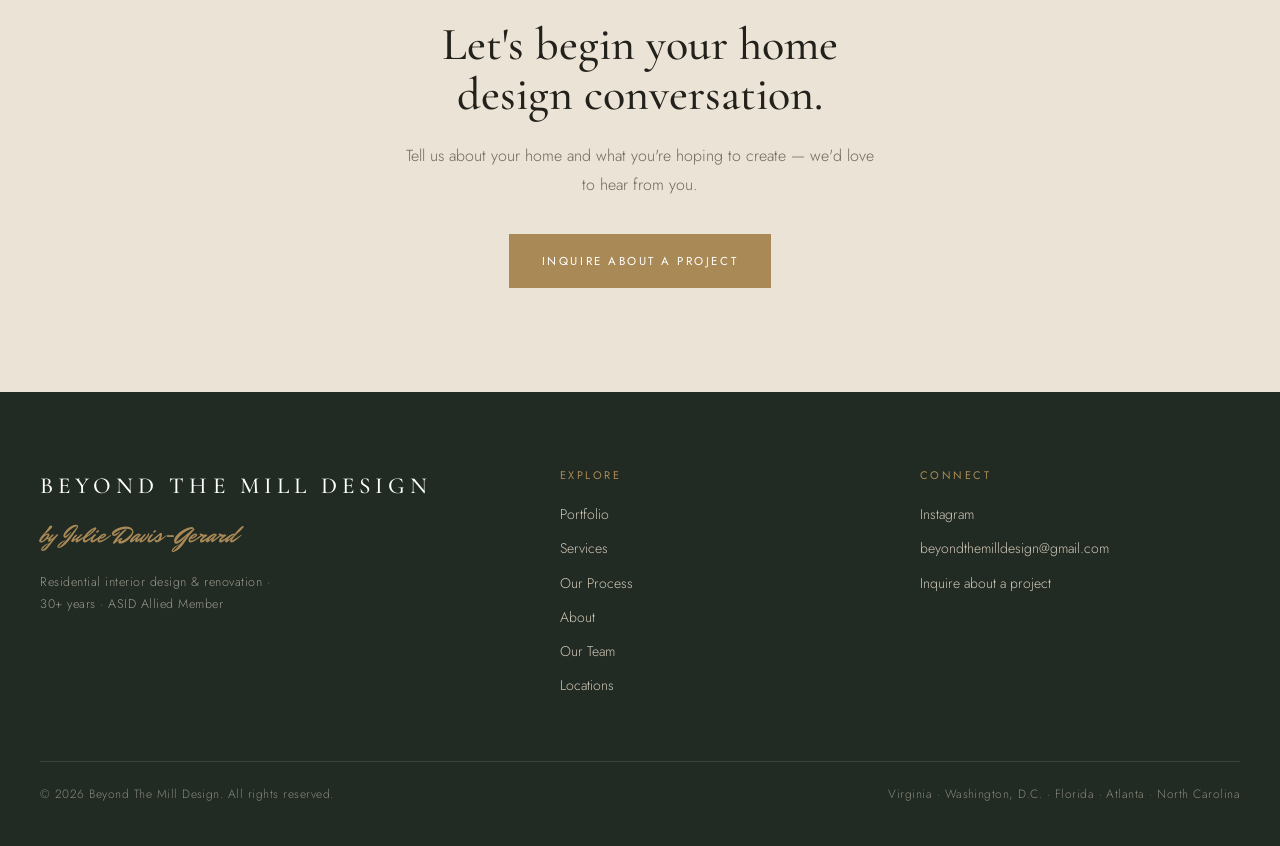
==== commit 8390ebec: "Homepage: use distinct Landsdowne photo for Renovation service card (was duplicating Florida hero) C" ====
--- a/index.html
+++ b/index.html
@@ -108,7 +108,7 @@
         <p>Cohesive, end-to-end design for the whole home &mdash; from first concept to the final styled room.</p>
       </a>
       <a class="svc-card" href="services.html">
-        <div class="ph"><img src="img/florida/hero.jpg" alt="Open-concept kitchen and living renovation"></div>
+        <div class="ph"><img src="img/projects/landsdowne/04.jpg" alt="Renovated Virginia living room with stone fireplace"></div>
         <div class="no">02</div>
         <h3 class="serif">Renovation &amp; Remodel Design</h3>
         <div class="ln"></div>
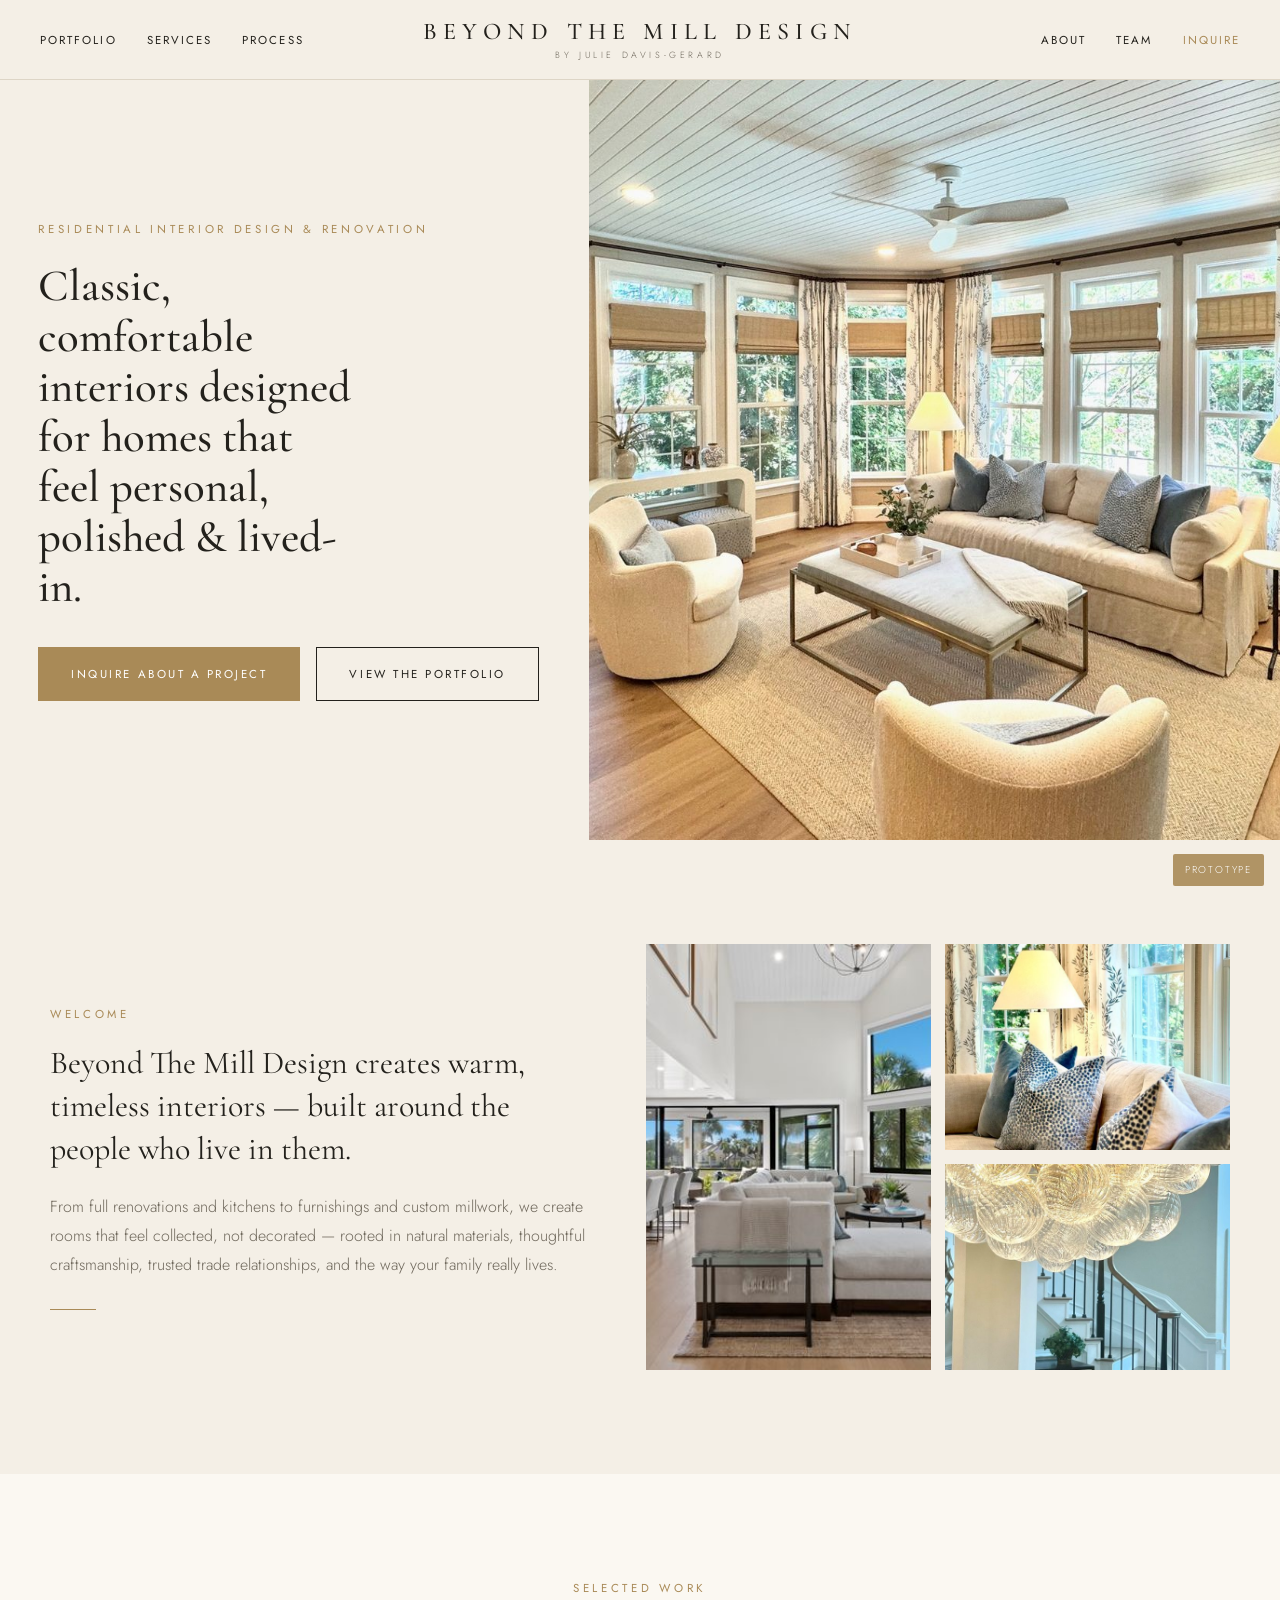
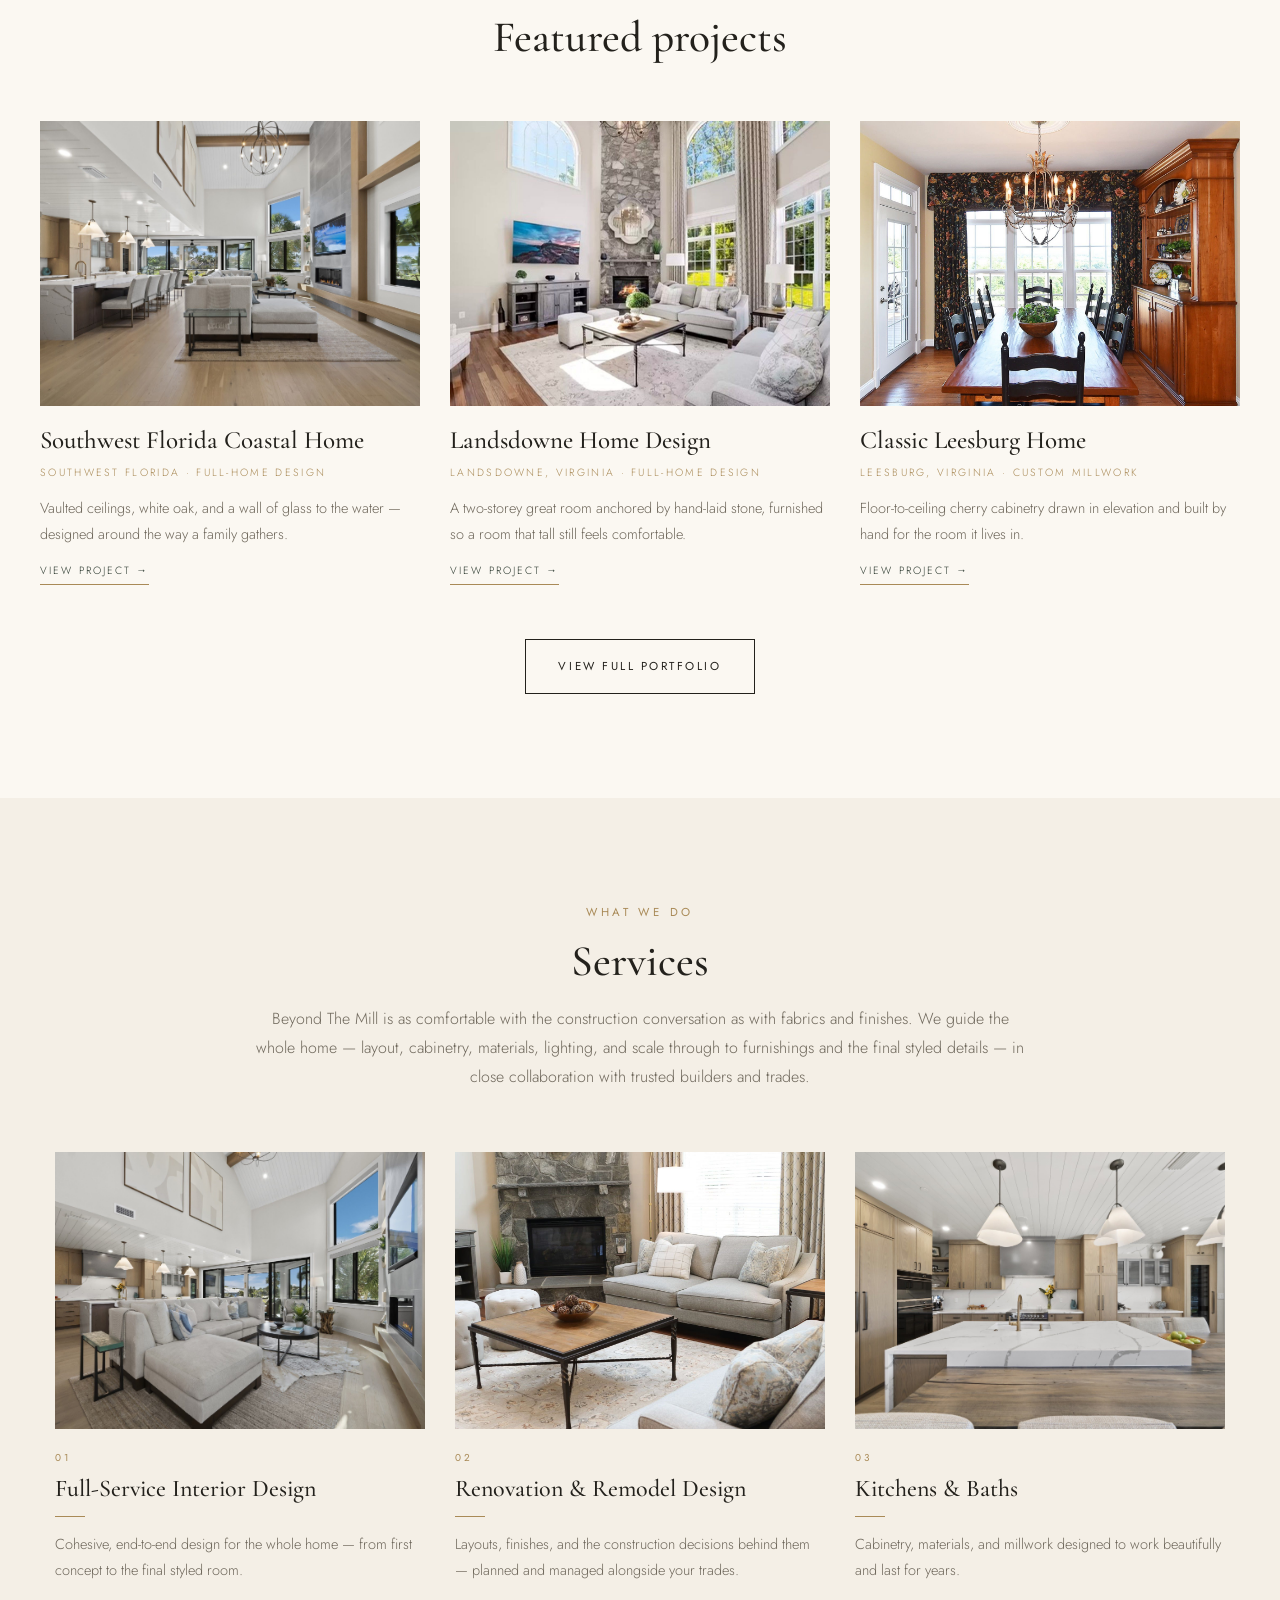
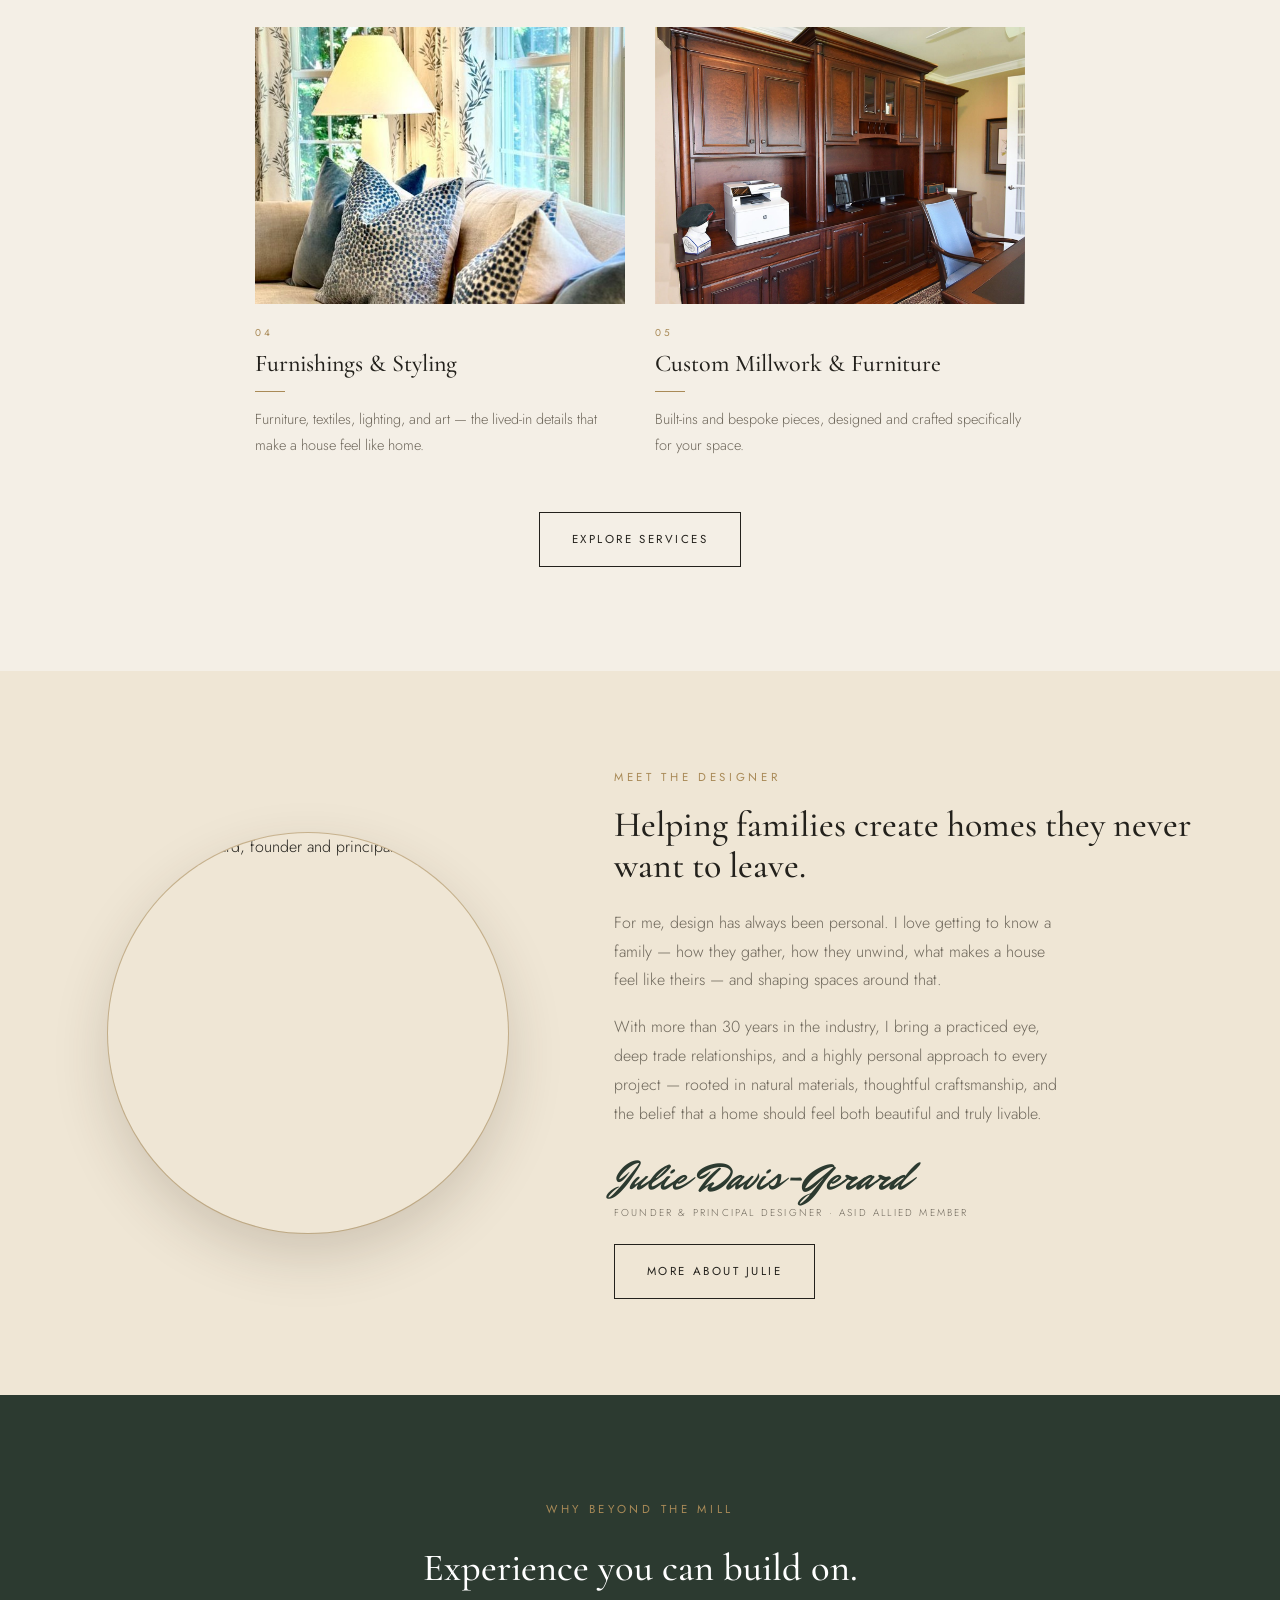
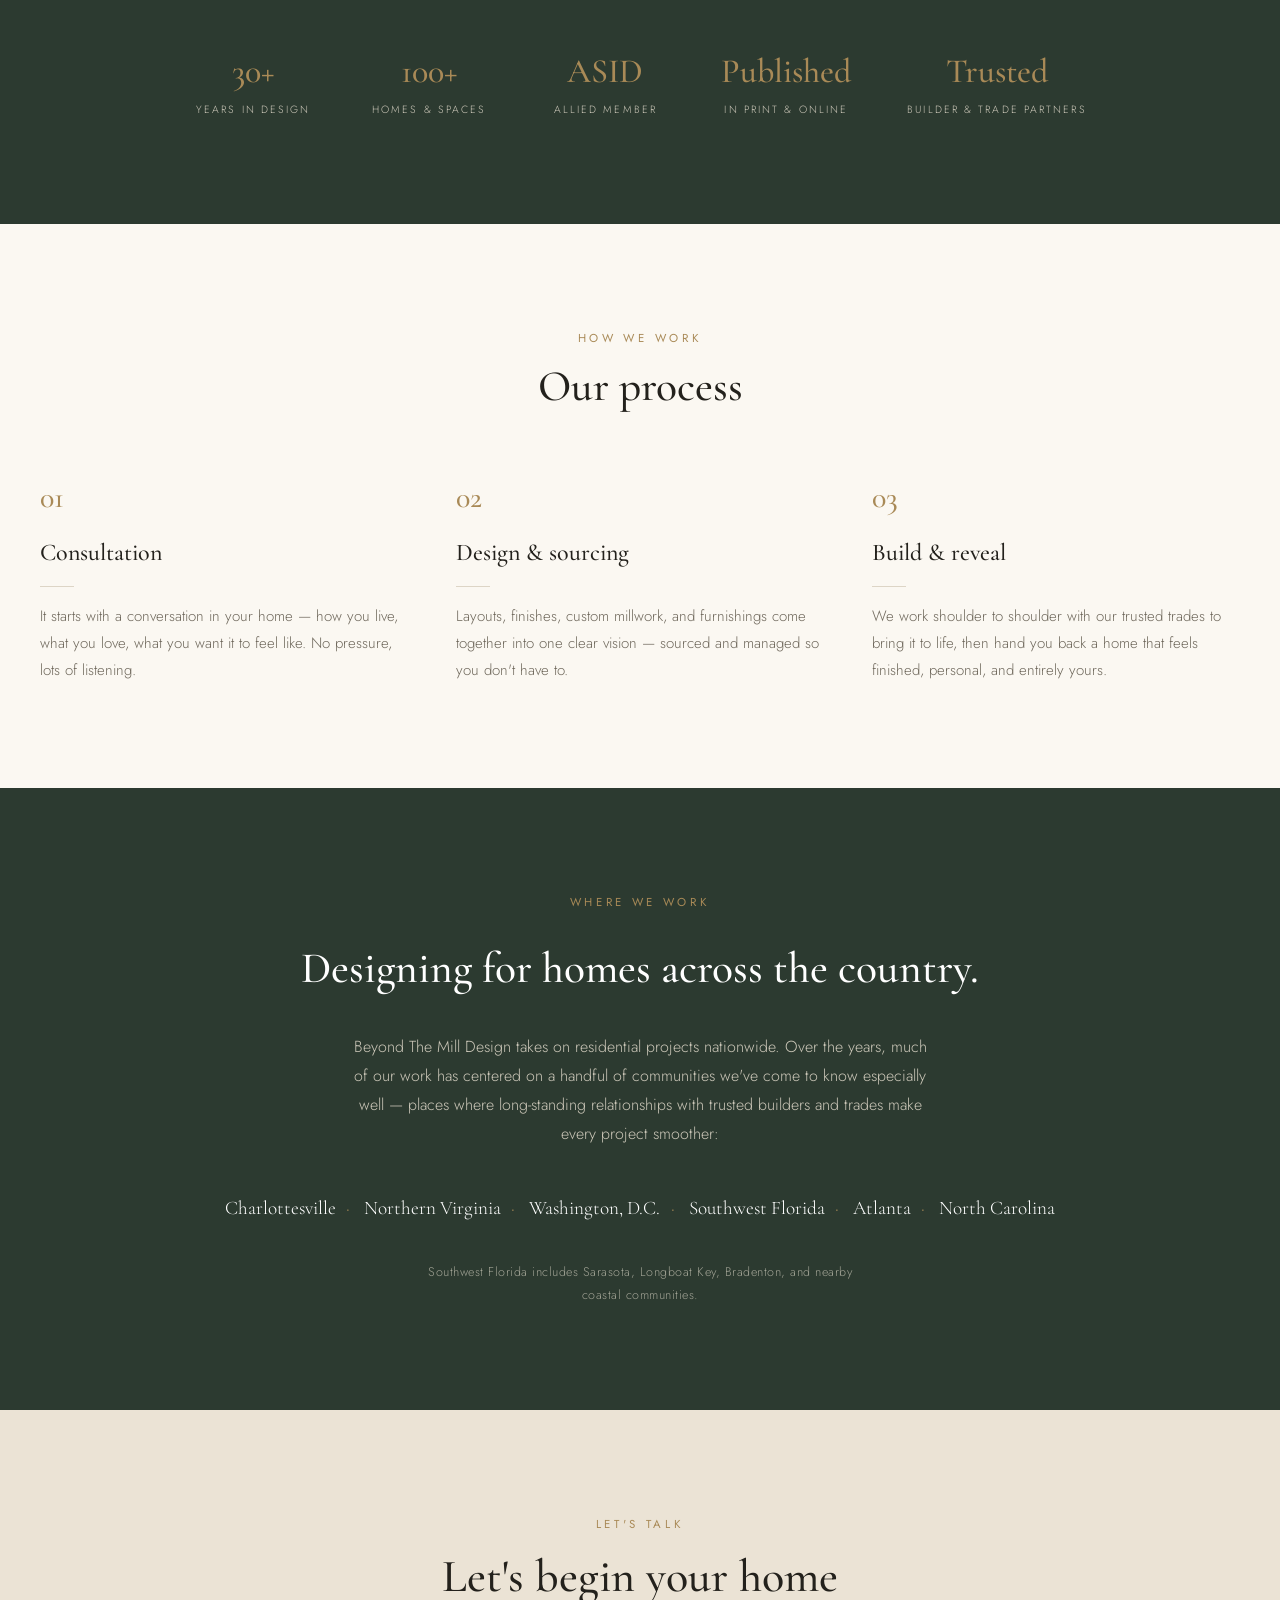
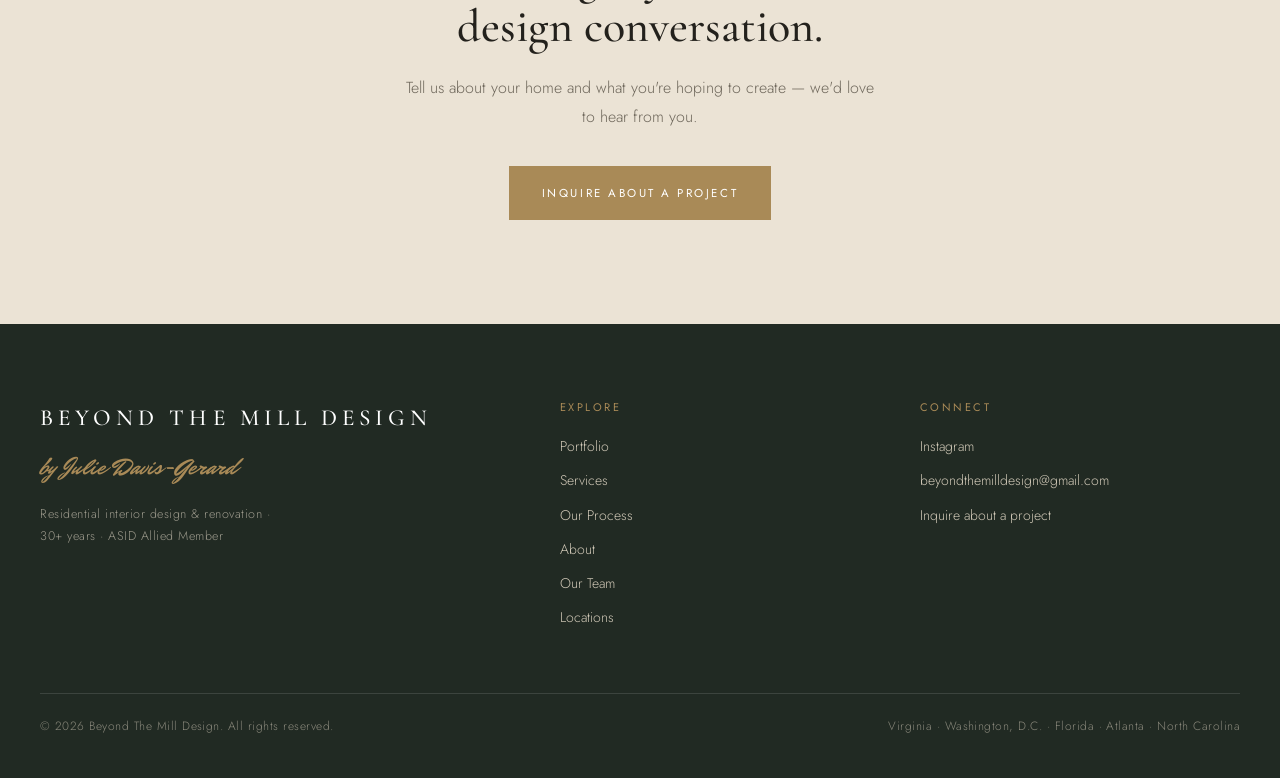
==== commit d8f4513a: "Redesign homepage hero as modern split: text on clean panel, photo shown uncluttered (fixes contrast" ====
--- a/index.html
+++ b/index.html
@@ -31,16 +31,15 @@
 </header>
 
 <div class="hero">
-  <img src="img/hero.jpg" alt="Sunroom living room with warm neutral furnishings and garden views">
-  <div class="scrim"></div>
-  <div class="inner">
+  <div class="panel">
     <div class="eyebrow">Residential Interior Design &amp; Renovation</div>
     <h1 class="serif">Classic, comfortable interiors designed for homes that feel personal, polished &amp; lived-in.</h1>
     <div class="ctas">
-      <a class="btn fill dark" href="contact.html">Inquire About a Project</a>
-      <a class="btn light" href="portfolio.html">View the Portfolio</a>
-    </div>
-  </div>
+      <a class="btn fill" href="contact.html">Inquire About a Project</a>
+      <a class="btn" href="portfolio.html">View the Portfolio</a>
+    </div>
+  </div>
+  <div class="photo"><img src="img/hero.jpg" alt="Sunroom living room with warm neutral furnishings and garden views"></div>
 </div>
 
 <section class="intro">
--- a/styles.css
+++ b/styles.css
@@ -33,14 +33,21 @@
 .brand .name{font-family:'Cormorant Garamond',serif;font-weight:500;font-size:24px;letter-spacing:.26em;color:var(--ink);white-space:nowrap}
 .brand .sub{font-family:'Jost',sans-serif;font-weight:300;text-transform:uppercase;letter-spacing:.4em;font-size:9px;color:var(--muted);margin-top:6px}
 
-/* HOME HERO */
-.hero{position:relative;height:92vh;min-height:620px}
-.hero img{position:absolute;inset:0}
-.hero .scrim{position:absolute;inset:0;background:radial-gradient(ellipse 82% 60% at 50% 74%,rgba(13,15,11,.6) 0%,rgba(13,15,11,.46) 34%,rgba(13,15,11,.2) 60%,rgba(13,15,11,0) 80%)}
-.hero .inner{position:absolute;left:0;right:0;bottom:8%;text-align:center;color:#fff;padding:0 24px}
-.hero .eyebrow{color:#fff;font-weight:500;text-shadow:0 1px 3px rgba(0,0,0,.75),0 0 16px rgba(0,0,0,.75)}
-.hero h1{font-family:'Cormorant Garamond',serif;font-weight:500;font-size:clamp(30px,3.8vw,50px);line-height:1.15;margin:16px auto 26px;max-width:19ch;text-shadow:0 0 2px rgba(0,0,0,.55),0 1px 3px rgba(0,0,0,.6),0 0 24px rgba(0,0,0,.6)}
-.hero .ctas{display:flex;gap:16px;justify-content:center;flex-wrap:wrap}
+/* HOME HERO — modern split (text on a clean panel, photo shown uncluttered) */
+.hero{display:grid;grid-template-columns:minmax(0,.92fr) minmax(0,1.08fr);min-height:min(86vh,760px);background:var(--cream)}
+.hero .panel{display:flex;flex-direction:column;justify-content:center;padding:6% 6.5%;position:relative}
+.hero .panel::before{content:"";position:absolute;left:6.5%;top:calc(6% + 2px);width:40px;height:1px;background:var(--brass);opacity:0}
+.hero .eyebrow{color:var(--brass)}
+.hero h1{font-family:'Cormorant Garamond',serif;font-weight:500;font-size:clamp(32px,3.5vw,52px);line-height:1.12;color:var(--ink);margin:22px 0 0;max-width:15ch}
+.hero .lede{color:var(--muted);font-size:16px;line-height:1.75;margin-top:22px;max-width:34ch}
+.hero .ctas{display:flex;gap:16px;flex-wrap:wrap;margin-top:34px}
+.hero .photo{position:relative;overflow:hidden}
+.hero .photo img{position:absolute;inset:0;width:100%;height:100%;object-fit:cover}
+@media(max-width:860px){
+  .hero{grid-template-columns:1fr;min-height:0}
+  .hero .photo{height:46vh;min-height:300px;order:1}
+  .hero .panel{padding:52px 30px 56px;order:2}
+}
 
 /* PAGE BANNER (interior pages) */
 .banner{position:relative;height:46vh;min-height:340px}
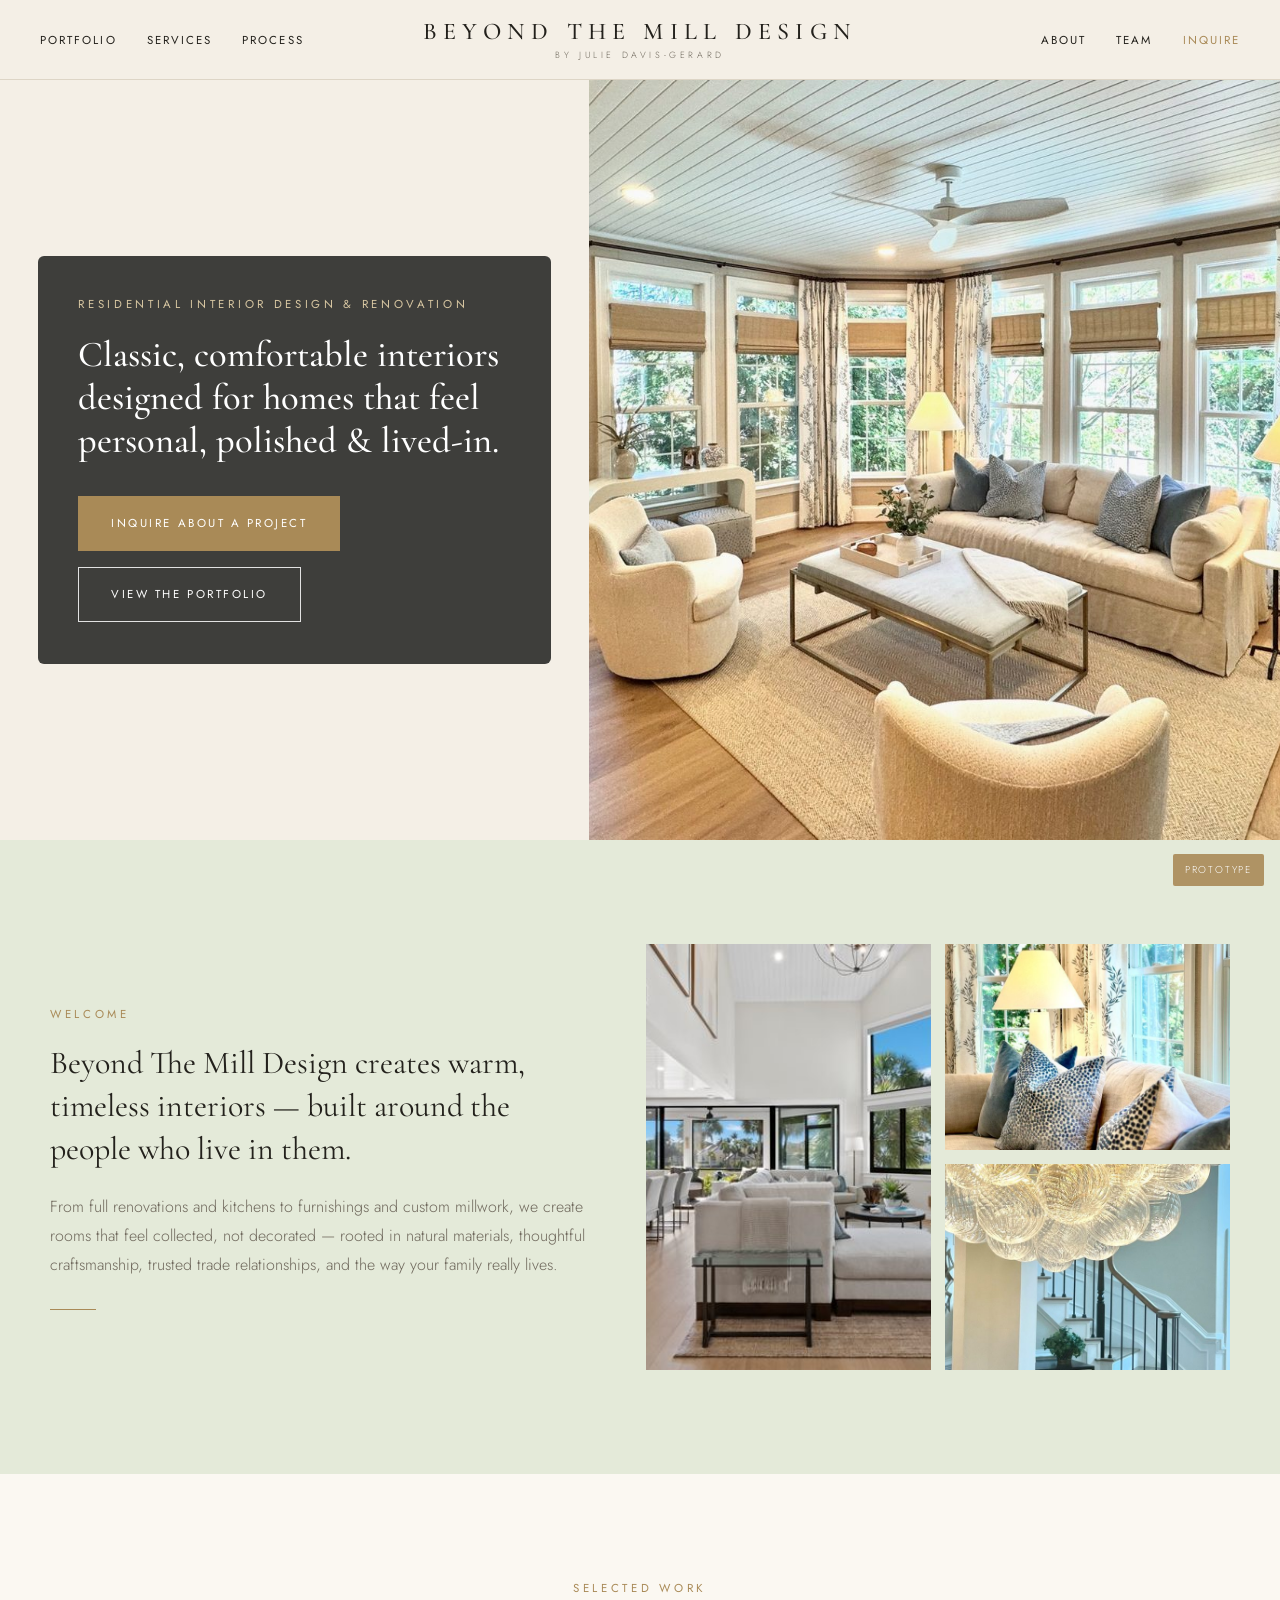
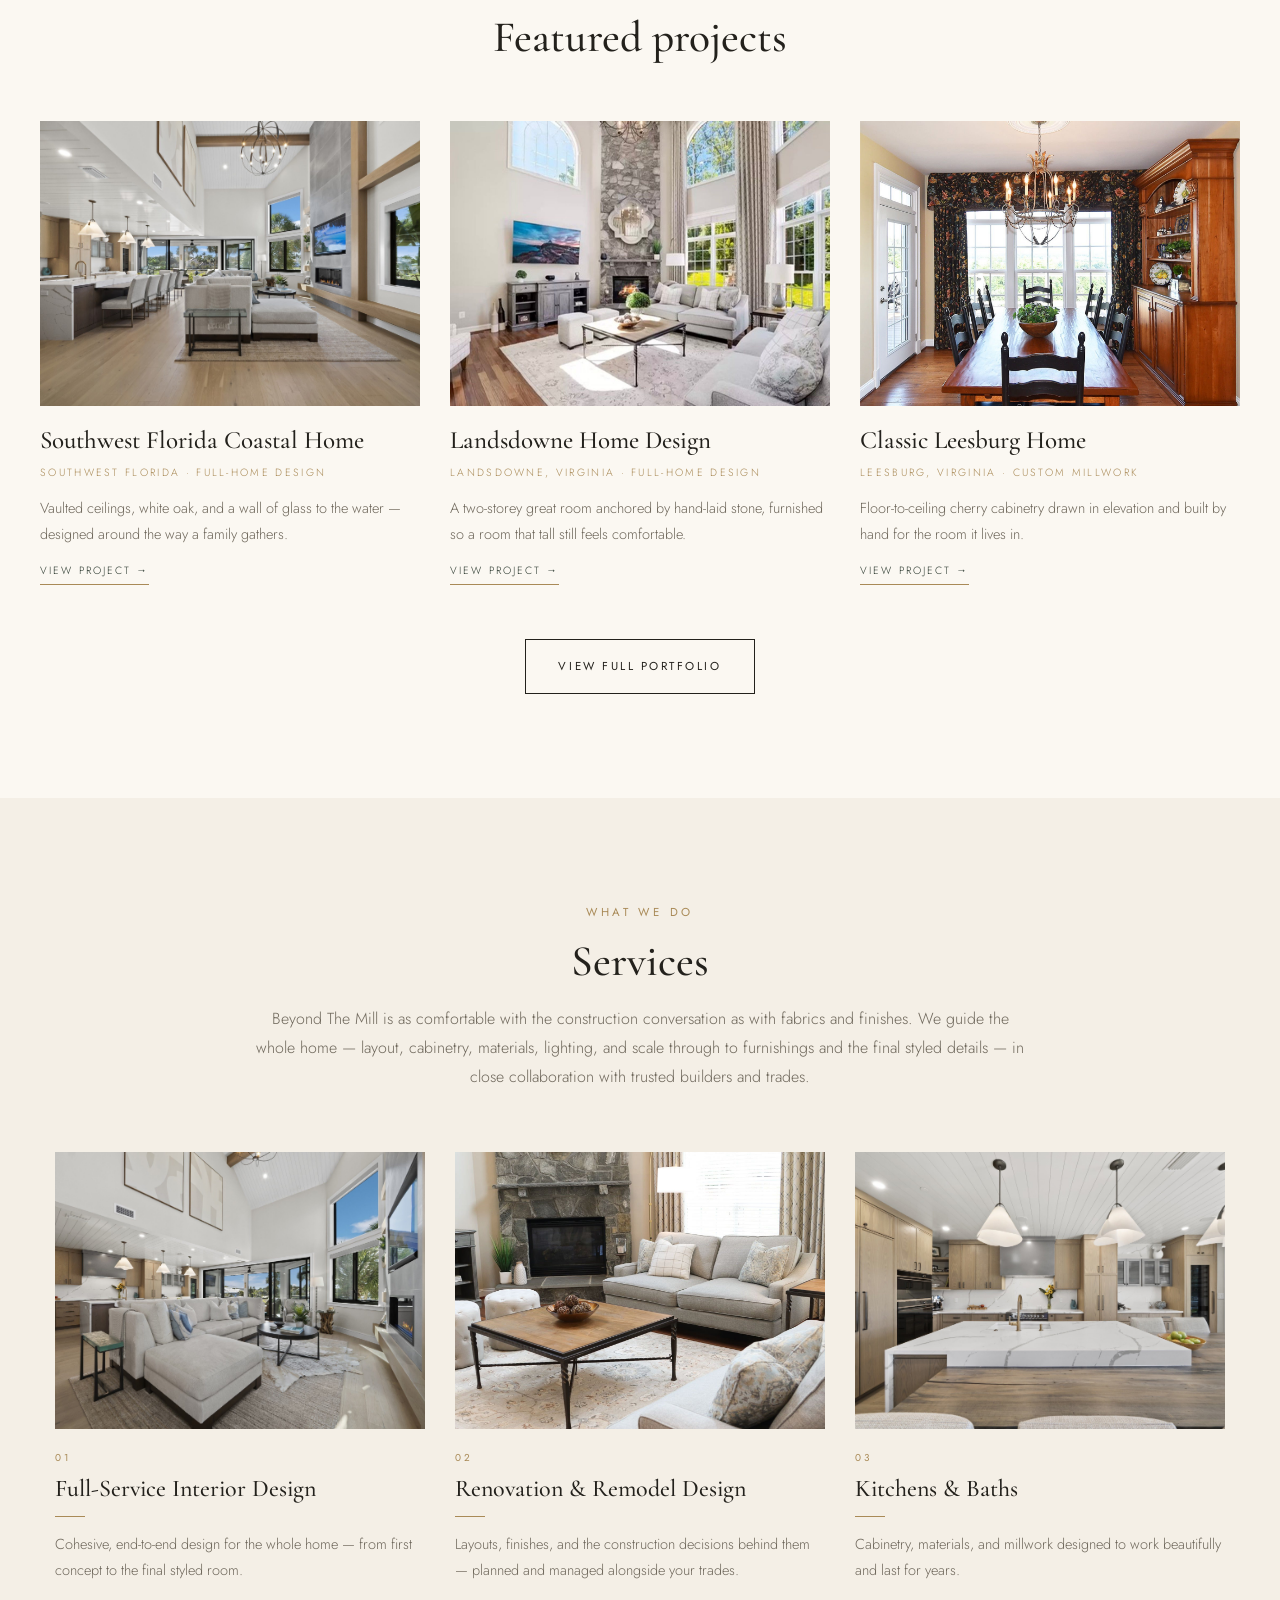
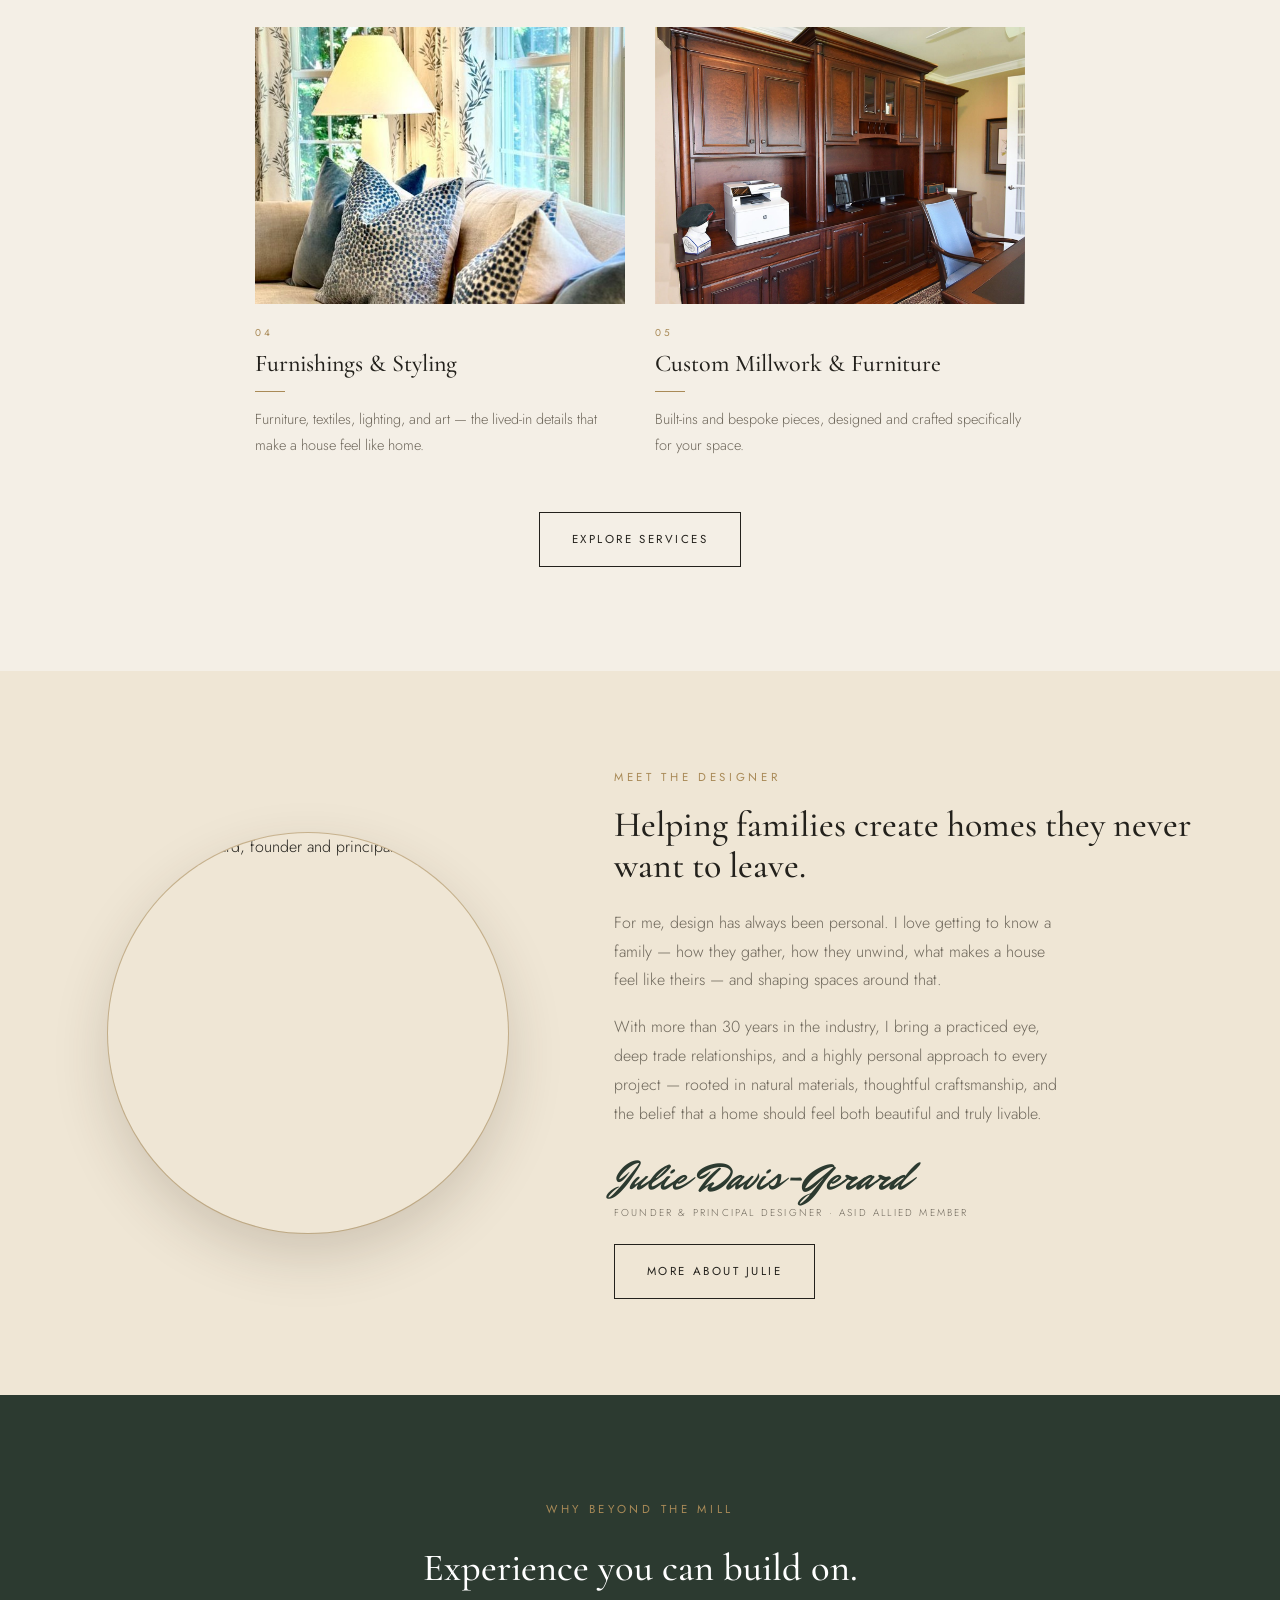
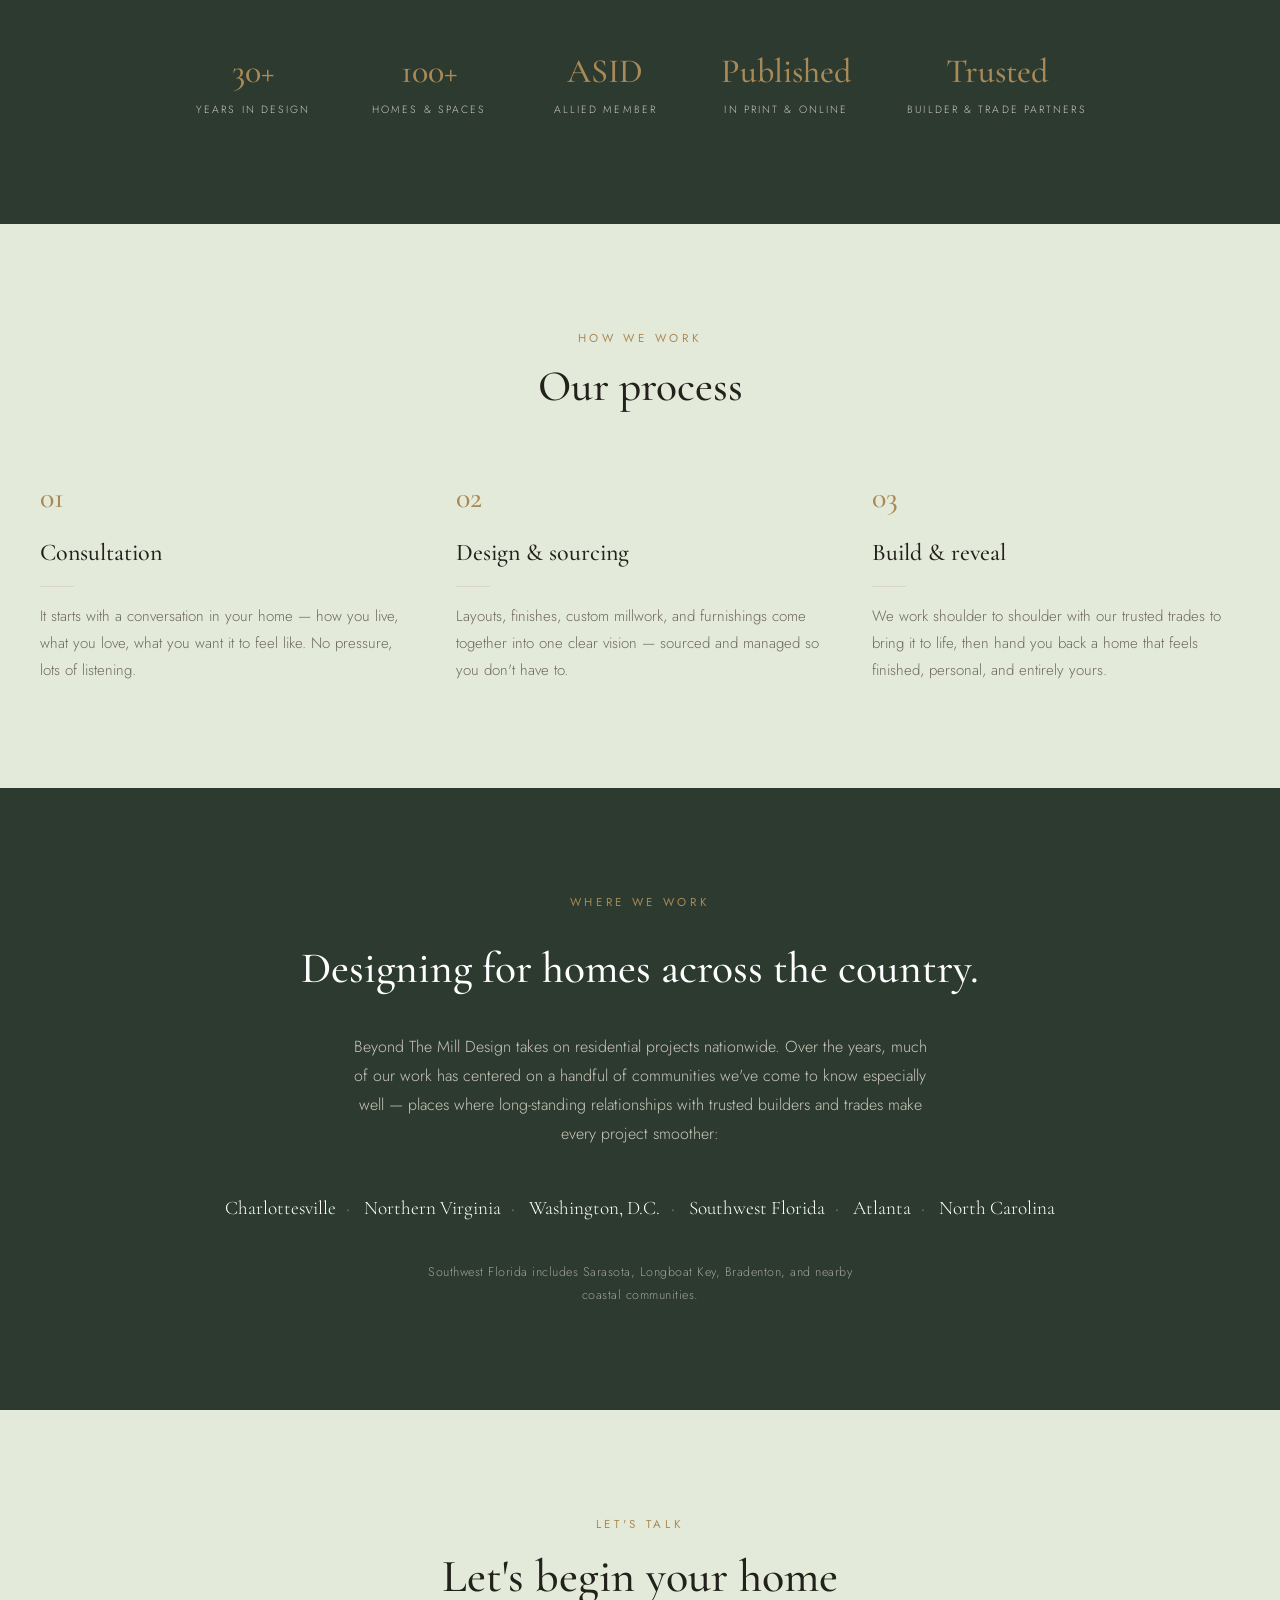
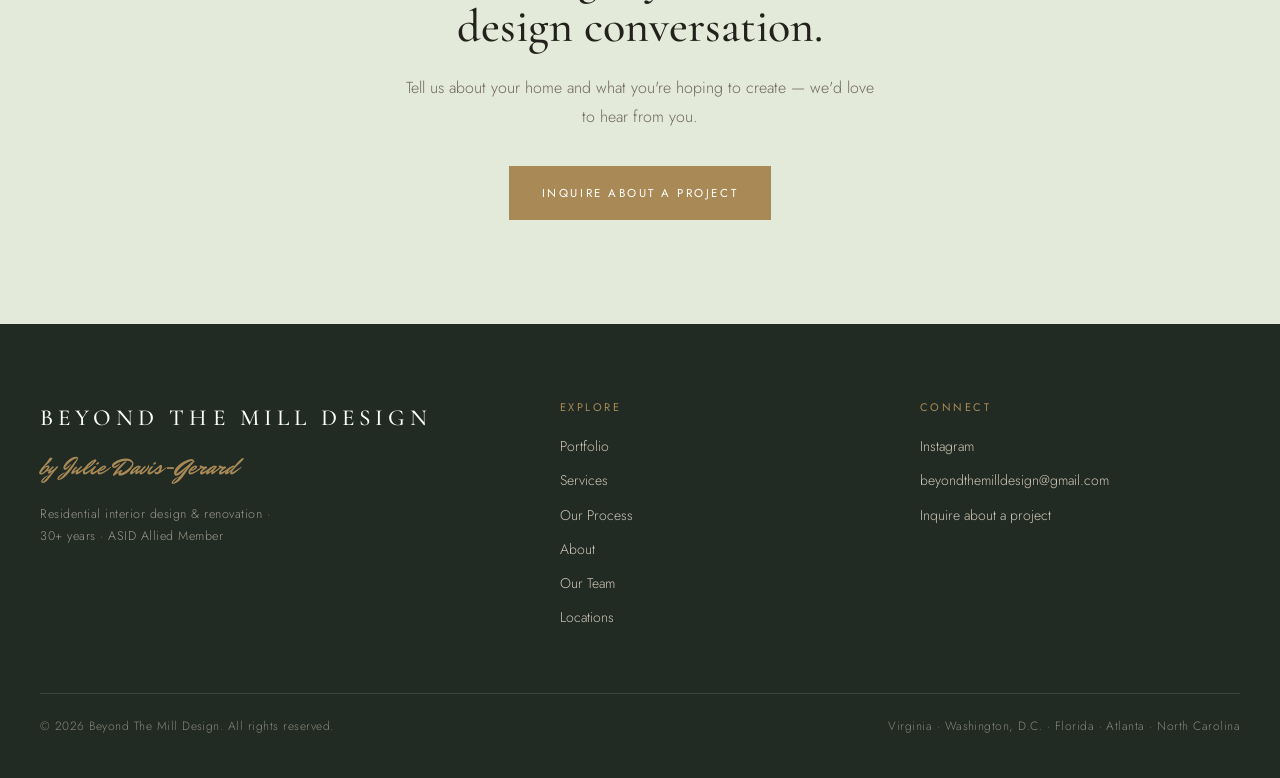
==== commit 2cd61c9a: "Hero: translucent dark box behind text with light type (keeps 3-line headline) Co-Authored-By: Claud" ====
--- a/index.html
+++ b/index.html
@@ -32,14 +32,21 @@
 
 <div class="hero">
   <div class="panel">
-    <div class="eyebrow">Residential Interior Design &amp; Renovation</div>
-    <h1 class="serif">Classic, comfortable interiors designed for homes that feel personal, polished &amp; lived-in.</h1>
-    <div class="ctas">
-      <a class="btn fill" href="contact.html">Inquire About a Project</a>
-      <a class="btn" href="portfolio.html">View the Portfolio</a>
-    </div>
-  </div>
-  <div class="photo"><img src="img/hero.jpg" alt="Sunroom living room with warm neutral furnishings and garden views"></div>
+    <div class="hero-card">
+      <div class="eyebrow">Residential Interior Design &amp; Renovation</div>
+      <h1 class="serif">Classic, comfortable interiors designed for homes that feel personal, polished &amp; lived-in.</h1>
+      <div class="ctas">
+        <a class="btn fill" href="contact.html">Inquire About a Project</a>
+        <a class="btn light" href="portfolio.html">View the Portfolio</a>
+      </div>
+    </div>
+  </div>
+  <div class="photo" id="heroSlides">
+    <img class="is-active" src="img/hero.jpg" alt="Sunroom living room with warm neutral furnishings and garden views">
+    <img src="img/florida/living-1.jpg" alt="Two-storey living room with vaulted ceiling and full-height glass">
+    <img src="img/projects/landsdowne/00.jpg" alt="Great room with hand-laid stone fireplace">
+    <img src="img/florida/kitchen-oak.jpg" alt="White oak kitchen with marble waterfall island">
+  </div>
 </div>
 
 <section class="intro">
@@ -255,5 +262,20 @@
 
 <div class="badge">Prototype</div>
 
+<script>
+(function(){
+  var reduce = window.matchMedia && window.matchMedia('(prefers-reduced-motion: reduce)').matches;
+  if (reduce) return;
+  var slides = document.querySelectorAll('#heroSlides img');
+  if (slides.length < 2) return;
+  var i = 0;
+  setInterval(function(){
+    slides[i].classList.remove('is-active');
+    i = (i + 1) % slides.length;
+    slides[i].classList.add('is-active');
+  }, 15000);
+})();
+</script>
+
 </body>
 </html>
--- a/styles.css
+++ b/styles.css
@@ -2,6 +2,7 @@
   --cream:#F4EFE6; --cream2:#EBE3D5; --paper:#FBF8F2;
   --ink:#23211C; --muted:#6F685C; --line:#DDD5C6;
   --ever:#2C3A30; --ever-deep:#212A23; --brass:#A98A57;
+  --sage-tint:#E4EAD9; --sage:#74886A;
 }
 *{box-sizing:border-box;margin:0;padding:0}
 html{scroll-behavior:smooth}
@@ -10,7 +11,7 @@
 .serif{font-family:'Cormorant Garamond',Georgia,serif}
 .eyebrow{font-family:'Jost',sans-serif;font-weight:400;text-transform:uppercase;letter-spacing:.32em;font-size:11.5px;color:var(--brass)}
 .btn{display:inline-block;font-family:'Jost',sans-serif;font-weight:400;text-transform:uppercase;letter-spacing:.22em;font-size:11.5px;padding:16px 32px;border:1px solid var(--ink);color:var(--ink);text-decoration:none;background:transparent;transition:.35s;cursor:pointer}
-.btn:hover{background:var(--ink);color:var(--cream)}
+.btn:hover{background:var(--ever);border-color:var(--ever);color:var(--cream)}
 .btn.light{border-color:rgba(255,255,255,.85);color:#fff}
 .btn.light:hover{background:#fff;color:var(--ink)}
 .btn.fill{background:var(--brass);border-color:var(--brass);color:#fff}
@@ -36,13 +37,15 @@
 /* HOME HERO — modern split (text on a clean panel, photo shown uncluttered) */
 .hero{display:grid;grid-template-columns:minmax(0,.92fr) minmax(0,1.08fr);min-height:min(86vh,760px);background:var(--cream)}
 .hero .panel{display:flex;flex-direction:column;justify-content:center;padding:6% 6.5%;position:relative}
-.hero .panel::before{content:"";position:absolute;left:6.5%;top:calc(6% + 2px);width:40px;height:1px;background:var(--brass);opacity:0}
-.hero .eyebrow{color:var(--brass)}
-.hero h1{font-family:'Cormorant Garamond',serif;font-weight:500;font-size:clamp(32px,3.5vw,52px);line-height:1.12;color:var(--ink);margin:22px 0 0;max-width:15ch}
+.hero .hero-card{background:rgba(22,24,22,.82);padding:38px 40px 42px;border-radius:6px}
+.hero .eyebrow{color:#D8C7A2}
+.hero h1{font-family:'Cormorant Garamond',serif;font-weight:500;font-size:clamp(27px,2.85vw,37px);line-height:1.18;color:#fff;margin:18px 0 0;max-width:none}
 .hero .lede{color:var(--muted);font-size:16px;line-height:1.75;margin-top:22px;max-width:34ch}
 .hero .ctas{display:flex;gap:16px;flex-wrap:wrap;margin-top:34px}
-.hero .photo{position:relative;overflow:hidden}
-.hero .photo img{position:absolute;inset:0;width:100%;height:100%;object-fit:cover}
+.hero .photo{position:relative;overflow:hidden;background:var(--cream2)}
+.hero .photo img{position:absolute;inset:0;width:100%;height:100%;object-fit:cover;opacity:0;transition:opacity 1.6s ease-in-out}
+.hero .photo img.is-active{opacity:1}
+@media(prefers-reduced-motion:reduce){.hero .photo img{transition:none}}
 @media(max-width:860px){
   .hero{grid-template-columns:1fr;min-height:0}
   .hero .photo{height:46vh;min-height:300px;order:1}
@@ -67,7 +70,7 @@
 .sec-head p{color:var(--muted);font-size:16px;margin-top:20px}
 
 /* INTRO (home) */
-.intro{background:var(--cream)}
+.intro{background:var(--sage-tint)}
 .intro .split{display:grid;grid-template-columns:minmax(0,1fr) minmax(0,1.08fr);gap:56px;align-items:center;max-width:1180px;margin:0 auto}
 .intro .lead{text-align:left}
 .intro .collage{display:grid;grid-template-columns:minmax(0,1fr) minmax(0,1fr);grid-template-rows:206px 206px;gap:14px}
@@ -127,7 +130,7 @@
 .prose p.lead-in{font-family:'Cormorant Garamond',serif;font-size:clamp(21px,2.1vw,28px);line-height:1.45;color:var(--ink)}
 
 /* PROCESS */
-.process{background:var(--paper)}
+.process{background:var(--sage-tint)}
 .steps{display:grid;grid-template-columns:repeat(3,minmax(0,1fr));gap:48px;margin-top:8px}
 .step .no{font-family:'Cormorant Garamond',serif;font-size:30px;color:var(--brass);font-weight:500}
 .step h3{font-family:'Cormorant Garamond',serif;font-weight:500;font-size:24px;margin:6px 0 12px}
@@ -145,7 +148,7 @@
 .where .fine{font-size:12.5px;letter-spacing:.04em;color:rgba(239,231,215,.6);margin:0 auto;text-transform:none}
 
 /* CTA */
-.cta{background:var(--cream2);text-align:center}
+.cta{background:var(--sage-tint);text-align:center}
 .cta h2{font-family:'Cormorant Garamond',serif;font-weight:500;font-size:clamp(30px,3.6vw,48px);line-height:1.1;max-width:18ch;margin:16px auto 0}
 .cta p{color:var(--muted);font-size:16px;max-width:52ch;margin:22px auto 34px}
 
